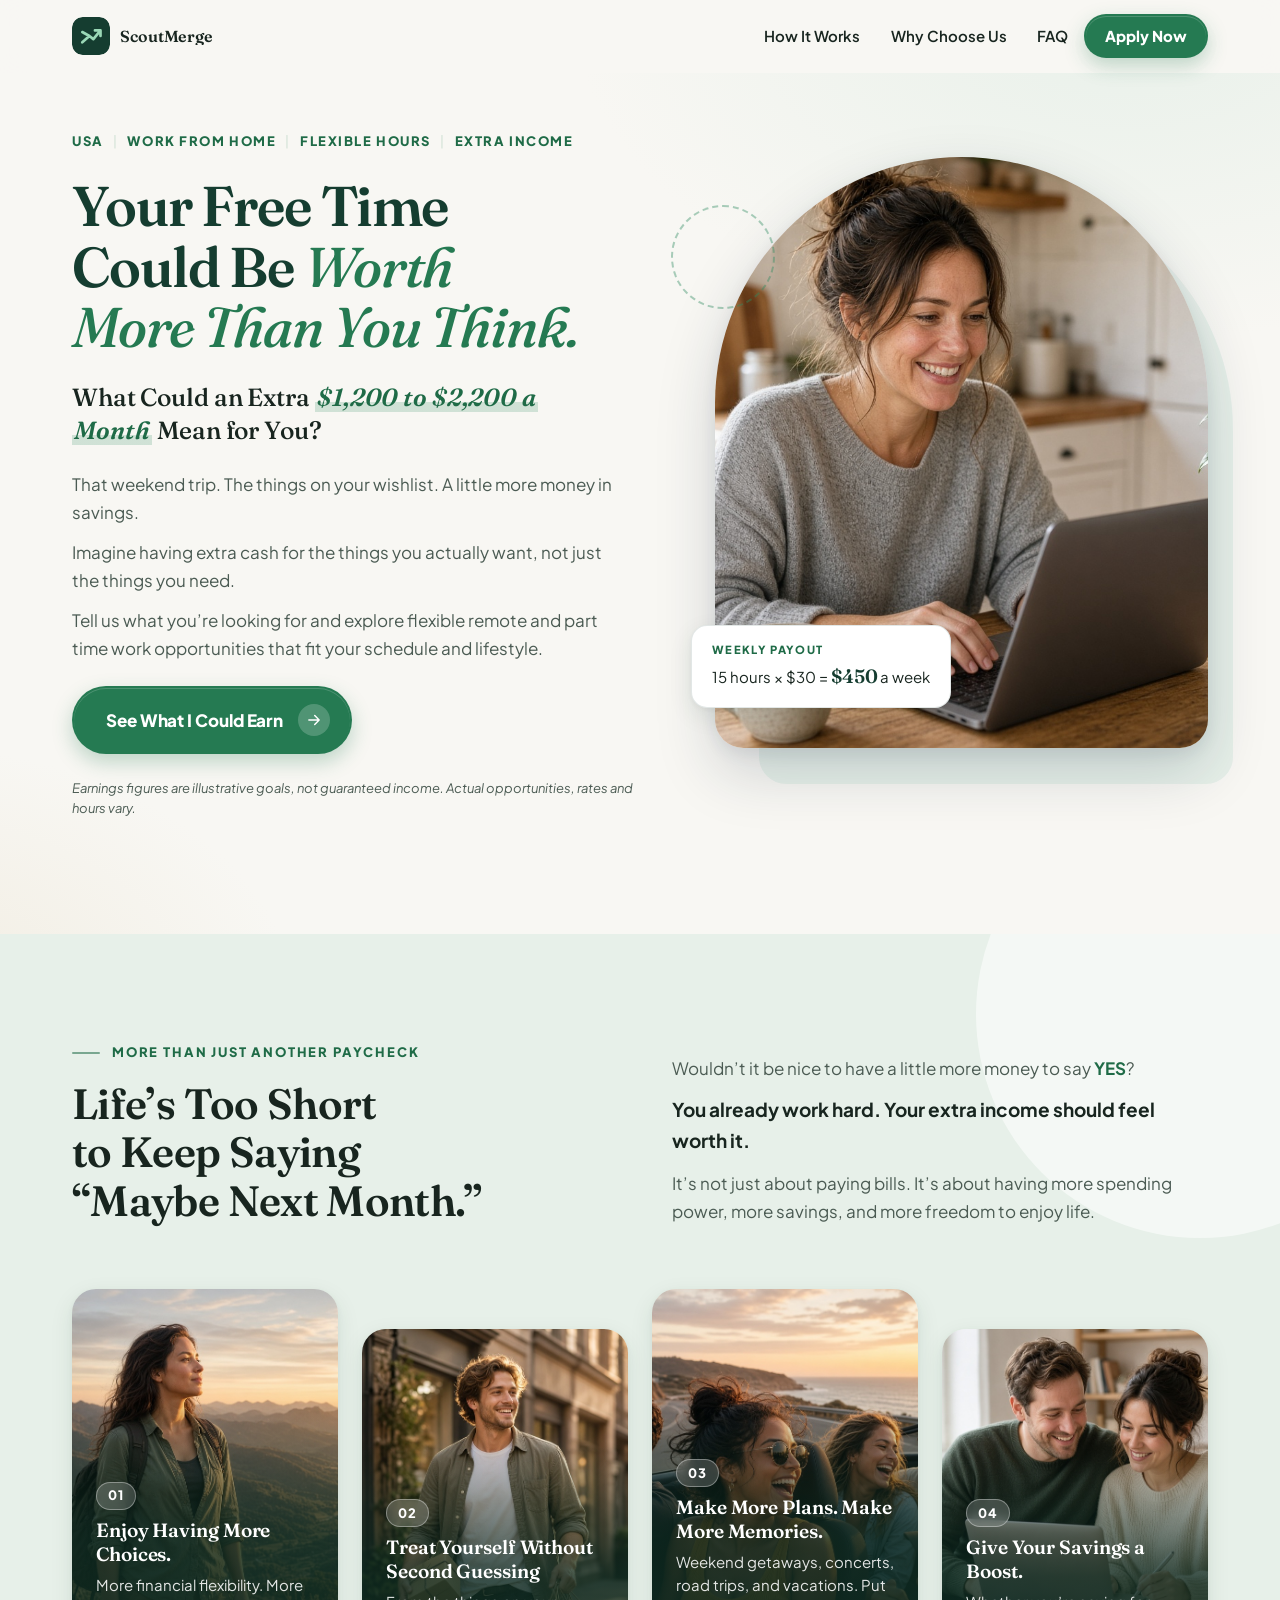
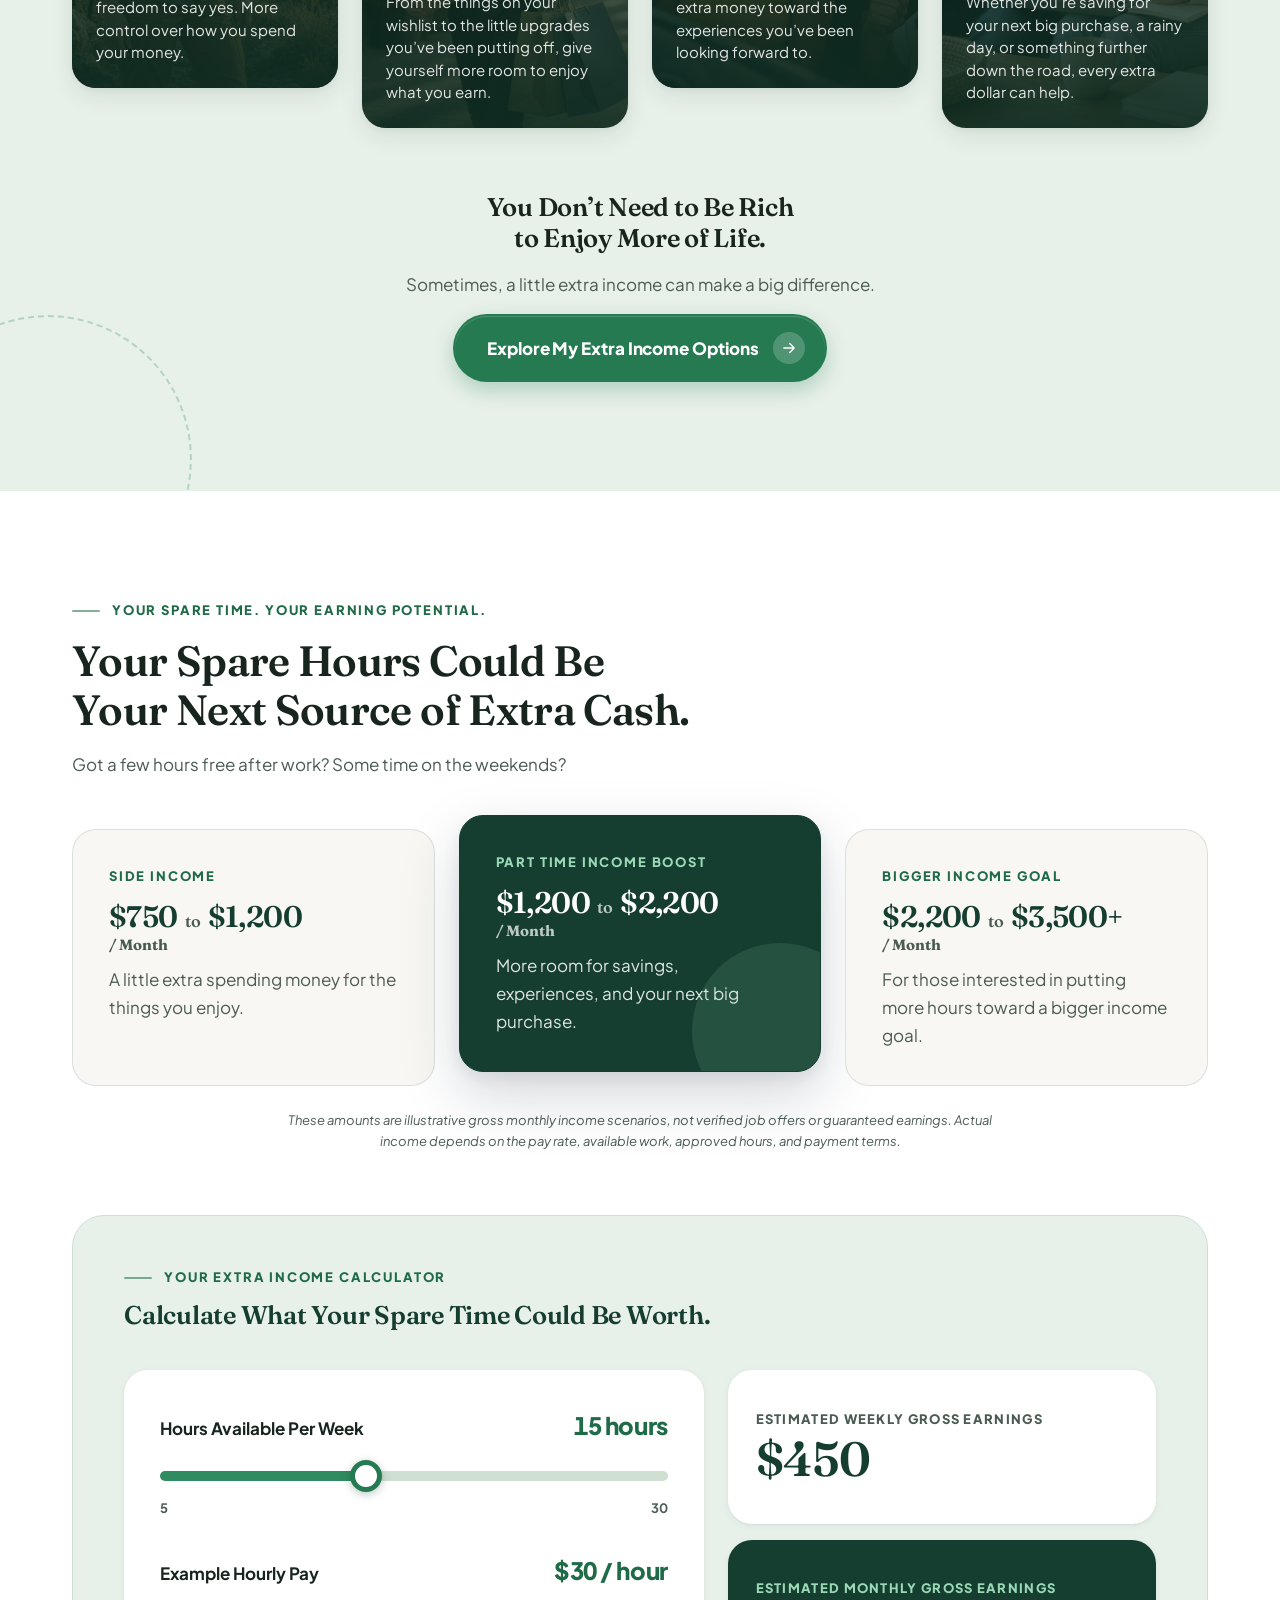
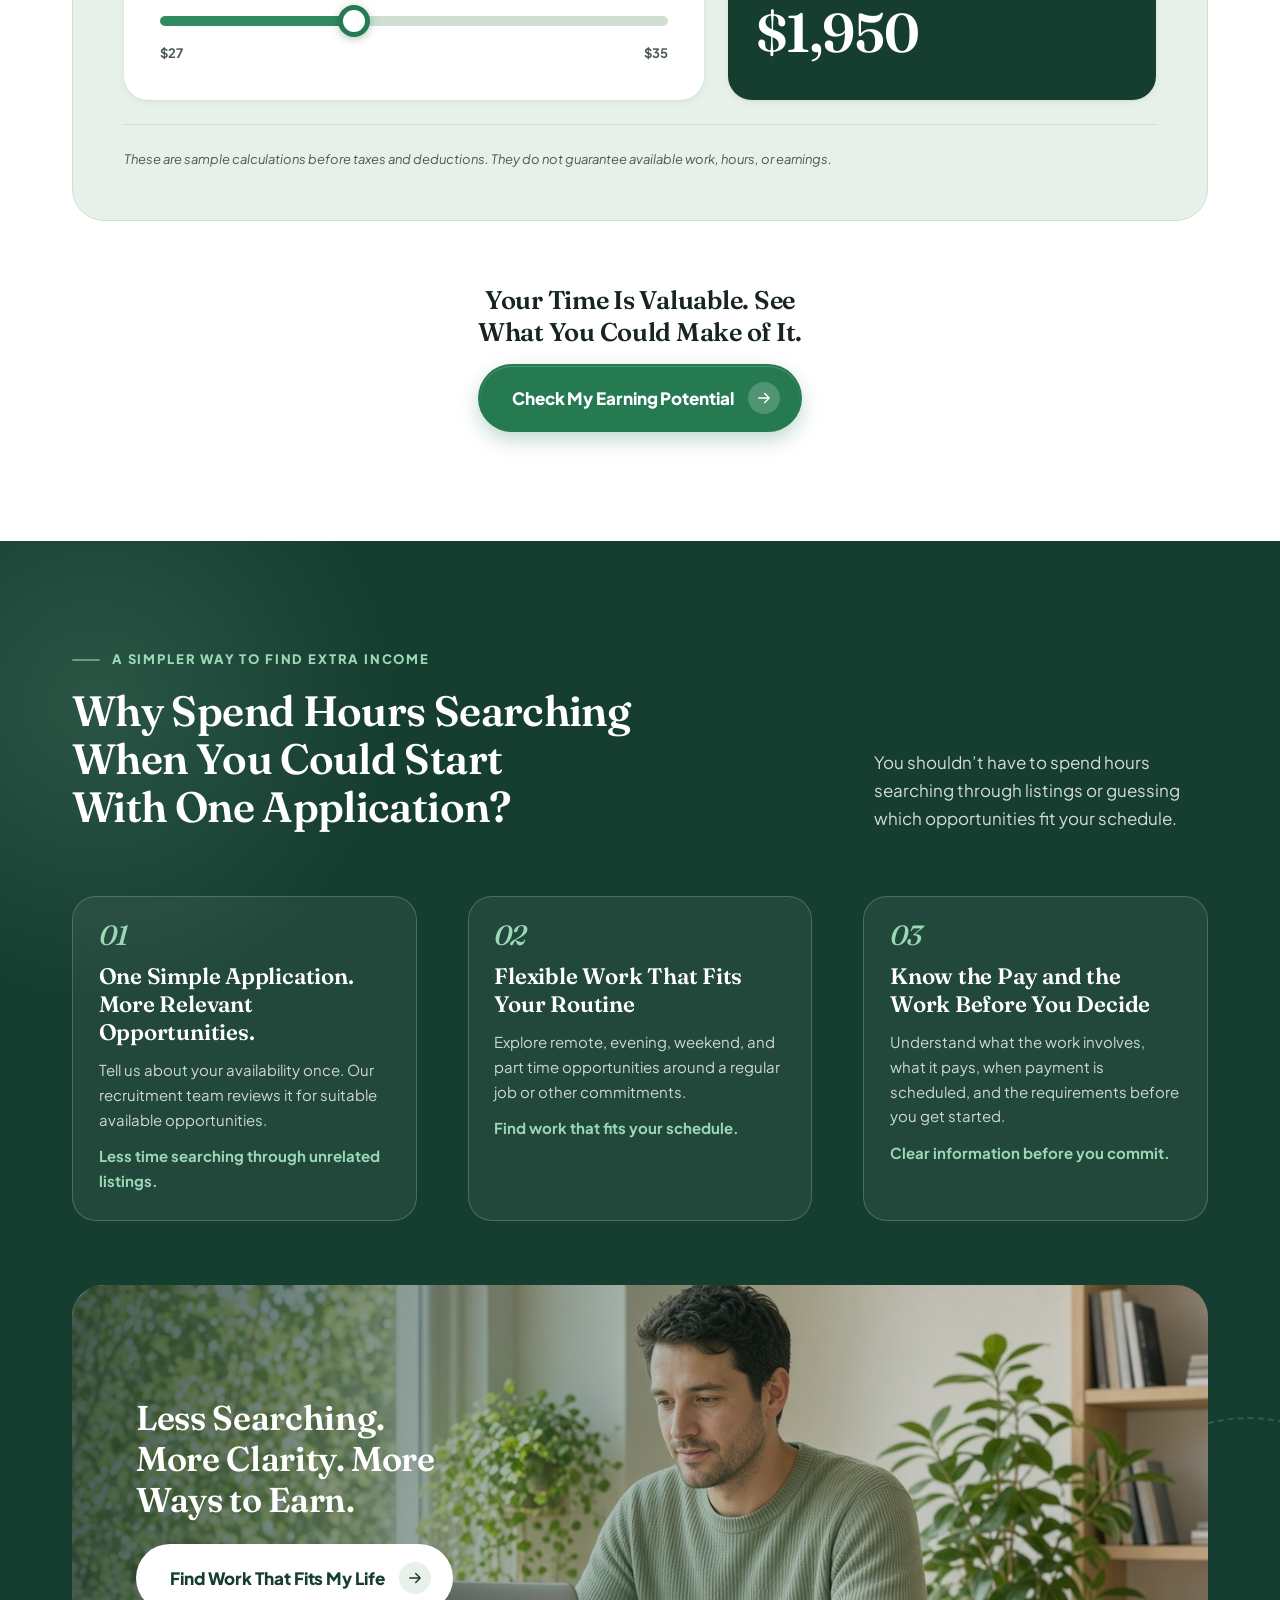
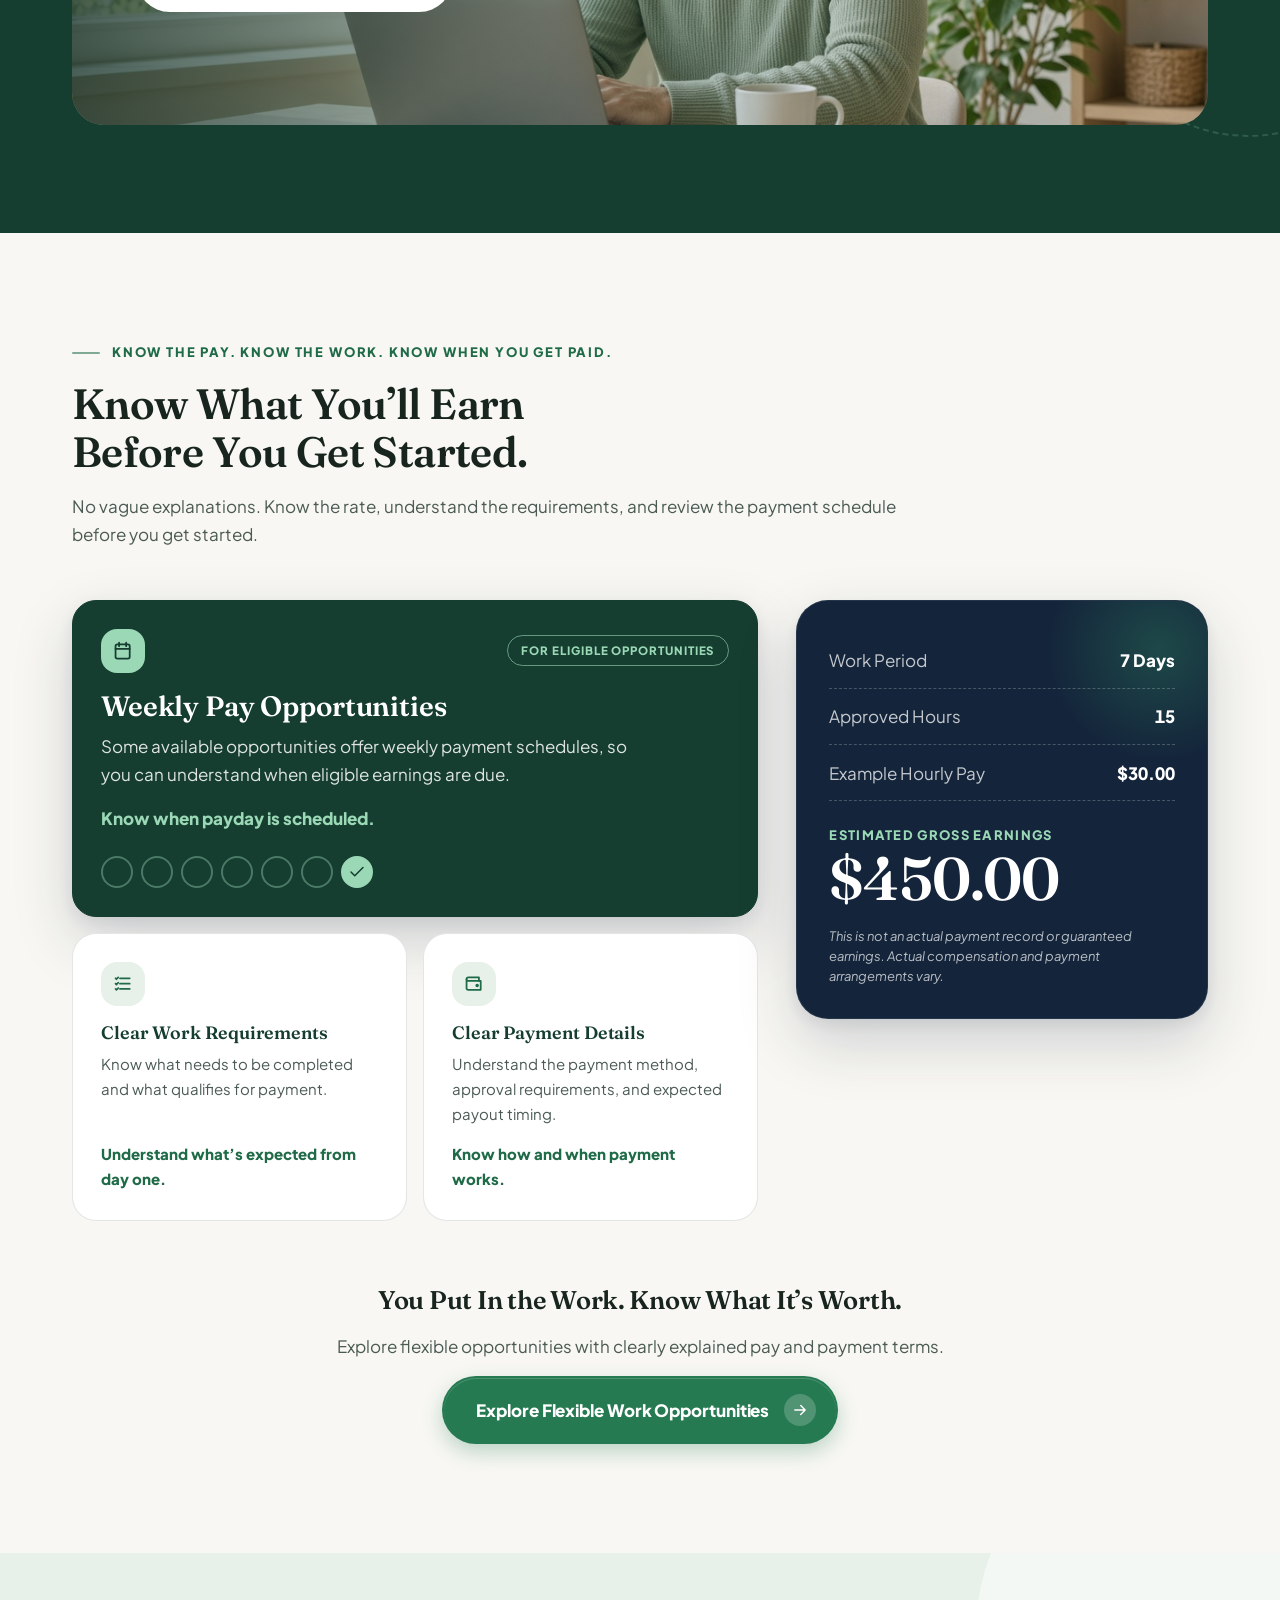
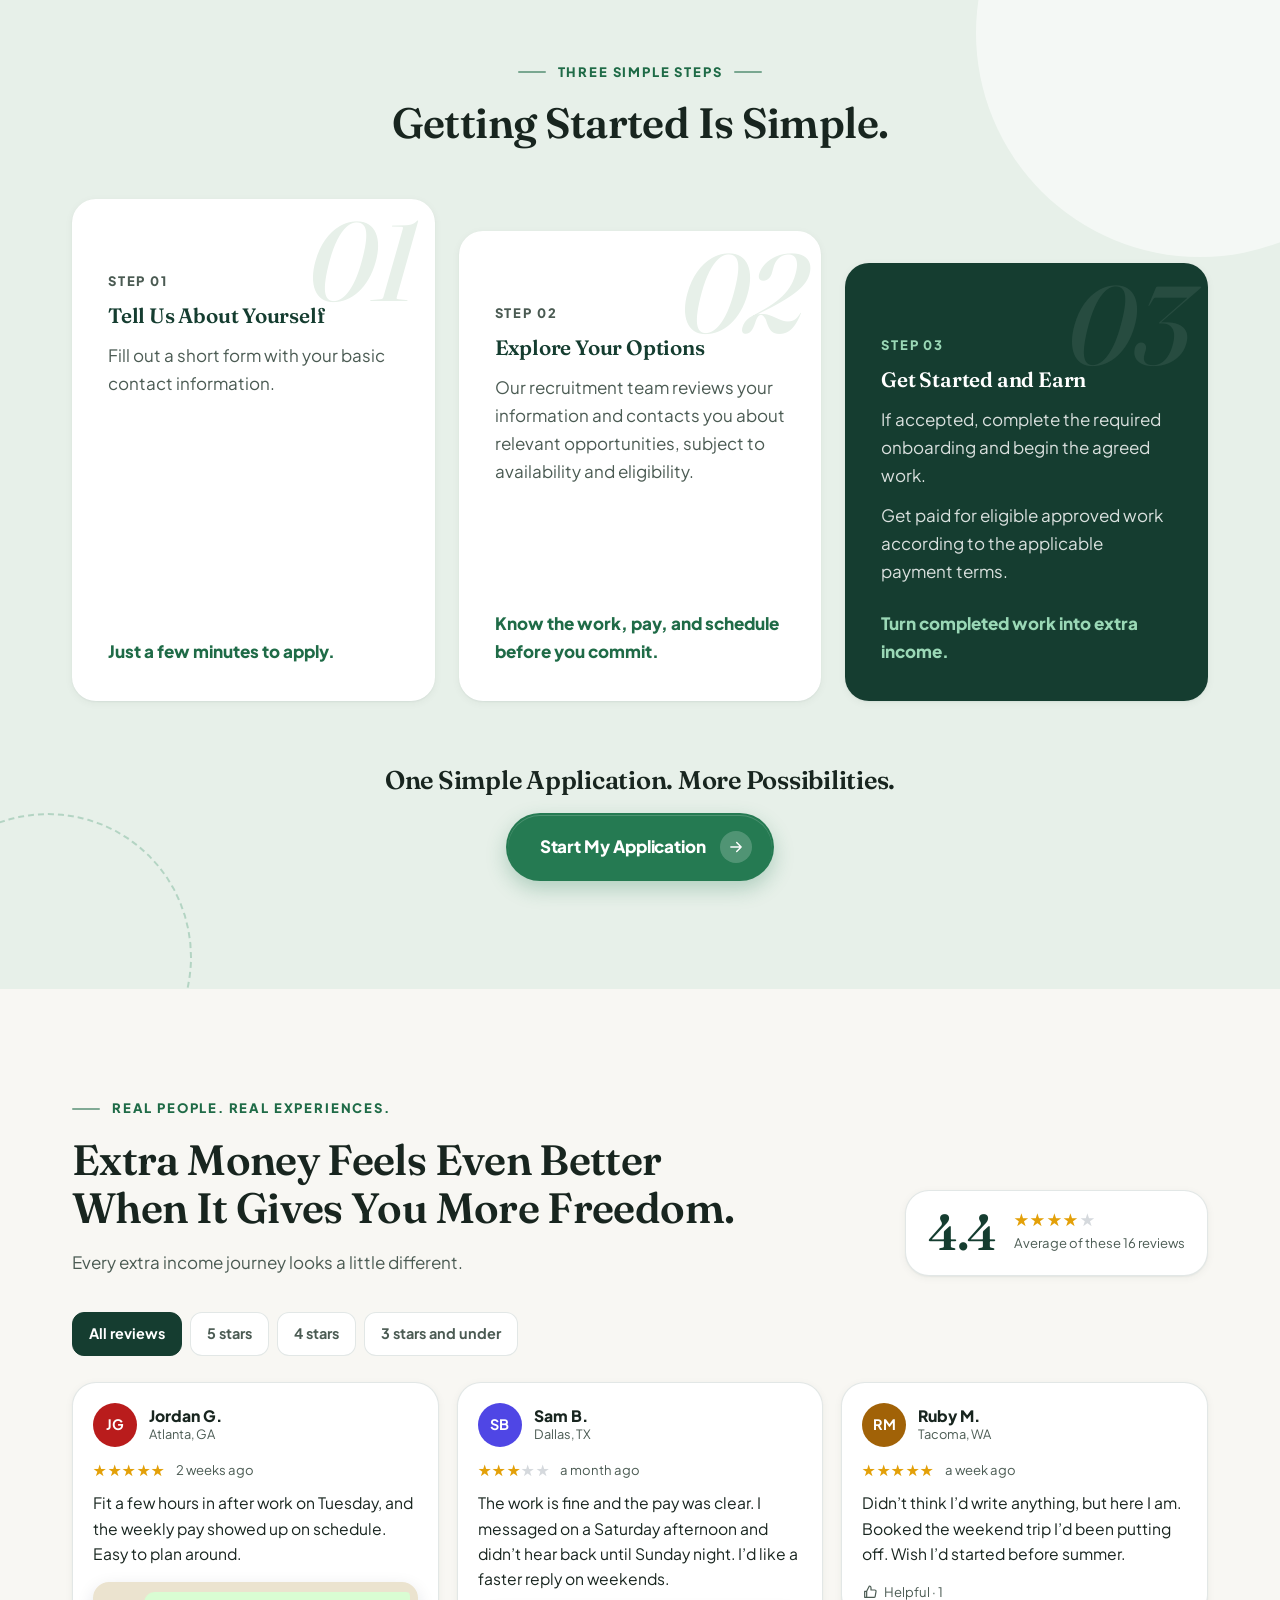
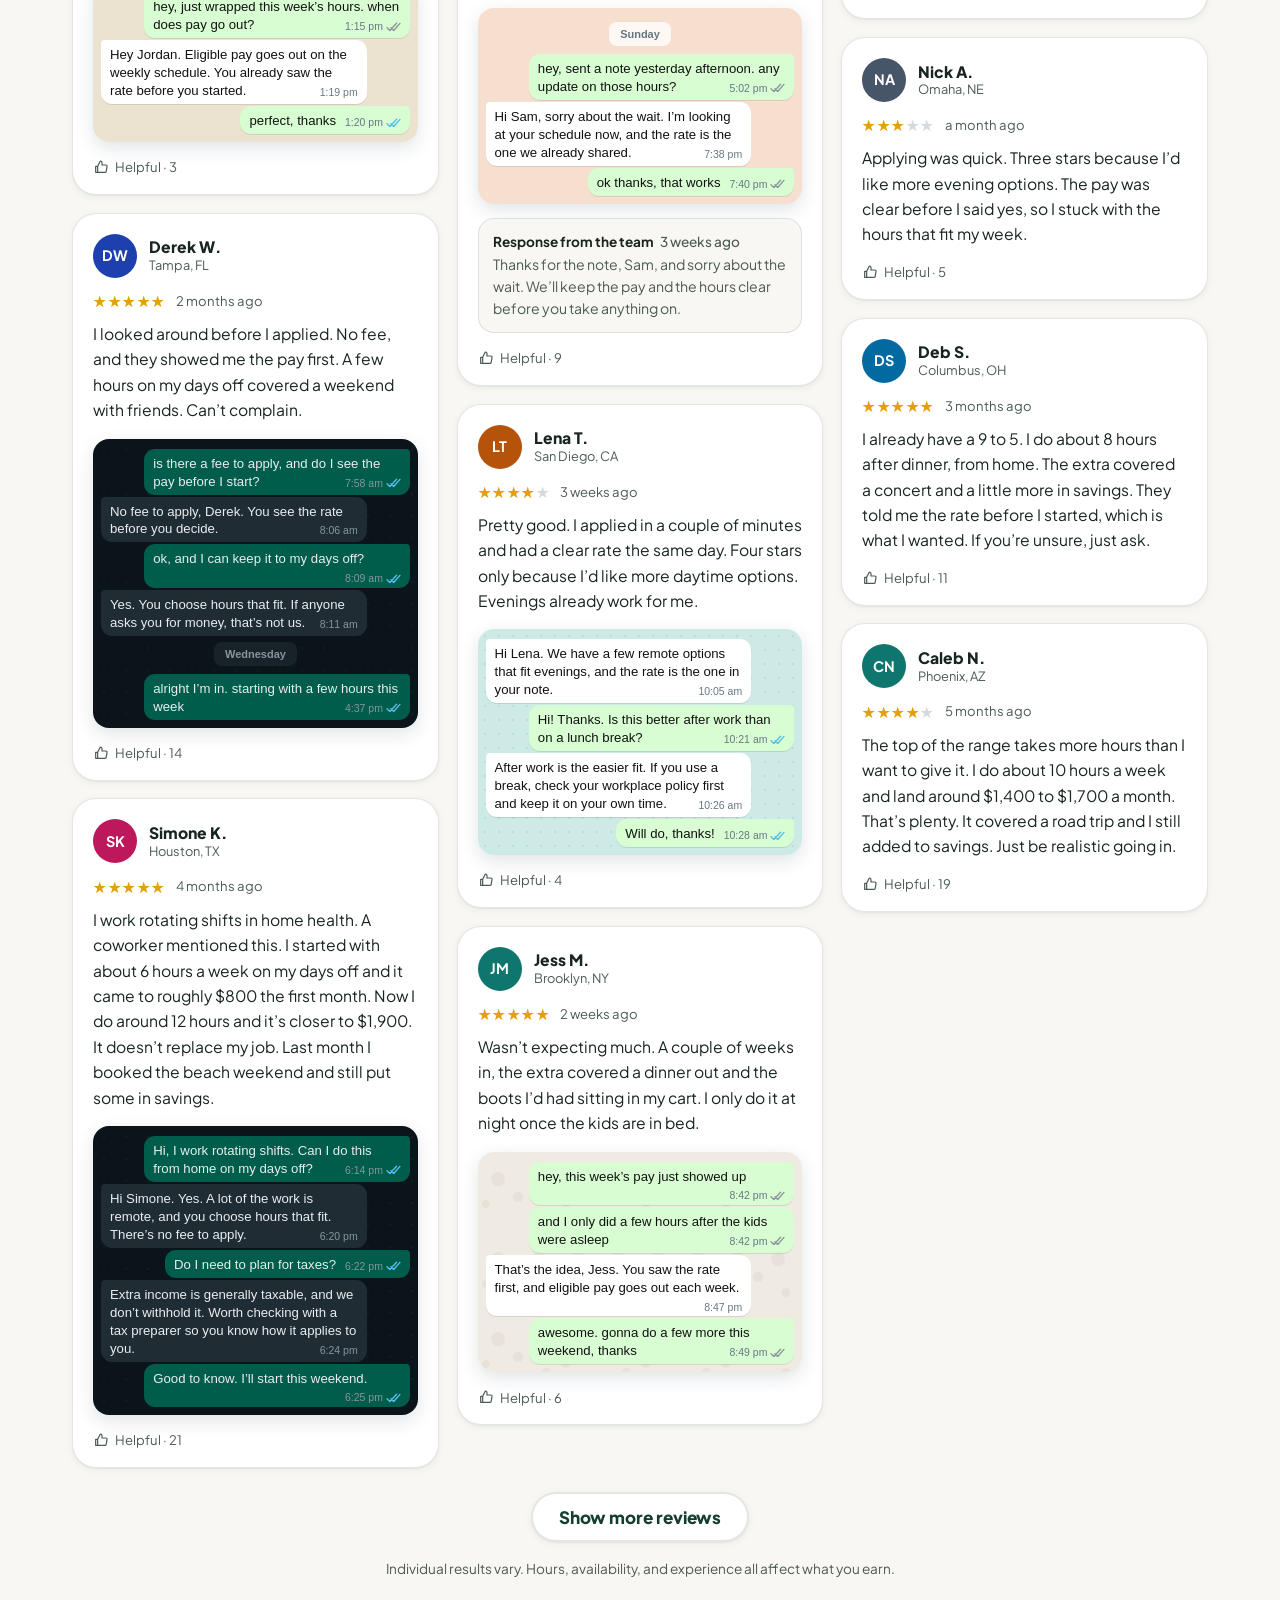
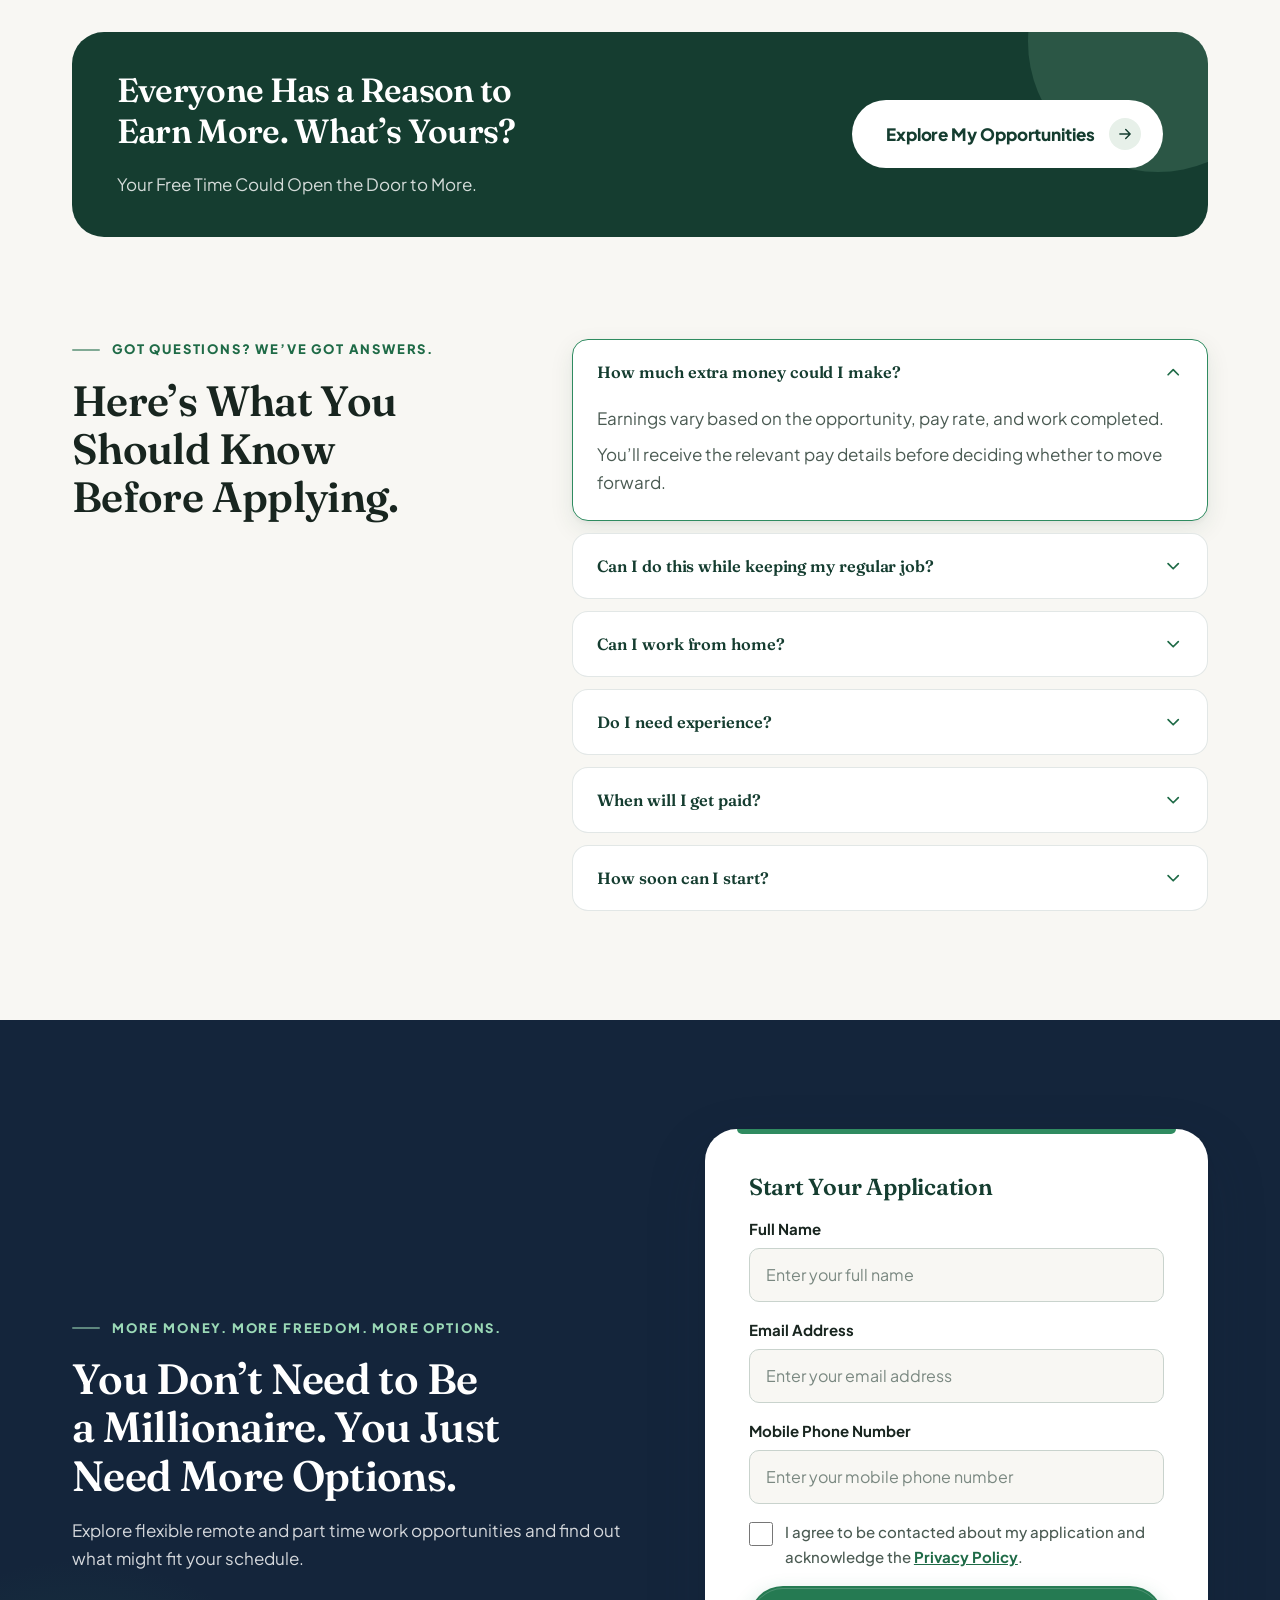
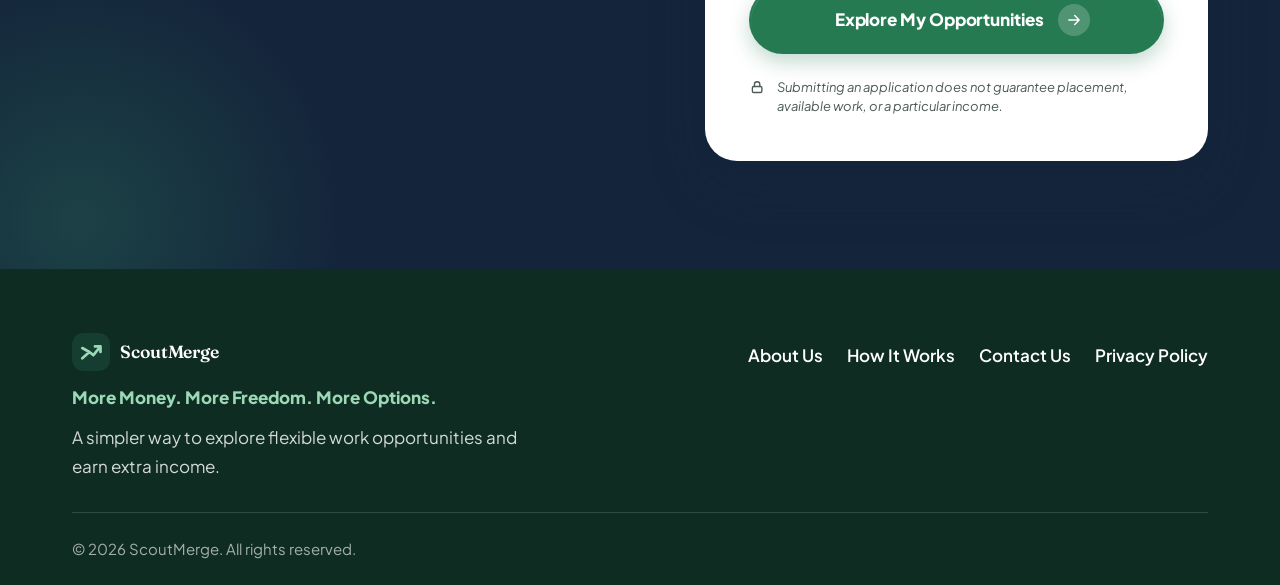
==== index.html @ 744290c1 "Add ScoutMerge landing site and original ZIP" ====
<!DOCTYPE html>
<html lang="en-US">
<head>
  <meta charset="utf-8">
  <meta name="viewport" content="width=device-width, initial-scale=1">

  <!-- SEO -->
  <title>Flexible Remote Work and Extra Income Opportunities in the USA | ScoutMerge</title>
  <meta name="description" content="Explore flexible remote and part time work opportunities in the U.S. Find options that fit your schedule and understand the pay before applying.">
  <meta name="theme-color" content="#153D30">
  <!-- TODO before launch: add <link rel="canonical" href="https://YOUR-DOMAIN/"> -->

  <!-- Open Graph / social sharing -->
  <meta property="og:type" content="website">
  <meta property="og:locale" content="en_US">
  <meta property="og:title" content="Flexible Remote Work and Extra Income Opportunities in the USA | ScoutMerge">
  <meta property="og:description" content="Explore flexible remote and part time work opportunities in the U.S. Find options that fit your schedule and understand the pay before applying.">
  <!-- TODO before launch: replace with the full live URL of the image, for example https://YOUR-DOMAIN/assets/images/hero-home-work.jpg -->
  <meta property="og:image" content="assets/images/hero-home-work.jpg">
  <meta property="og:image:alt" content="Woman smiling as she works on a laptop at a sunlit kitchen table at home">
  <meta name="twitter:card" content="summary_large_image">

  <link rel="icon" href="assets/images/logo-mark.svg" type="image/svg+xml">

  <!-- Fonts: Fraunces (headings) and Plus Jakarta Sans (body). Google Fonts is the only external dependency. -->
  <link rel="preconnect" href="https://fonts.googleapis.com">
  <link rel="preconnect" href="https://fonts.gstatic.com" crossorigin>
  <link rel="stylesheet" href="https://fonts.googleapis.com/css2?family=Fraunces:ital,opsz,wght@0,9..144,500;0,9..144,600;1,9..144,500;1,9..144,600&amp;family=Plus+Jakarta+Sans:wght@400;500;600;700;800&amp;display=swap">

  <link rel="preload" as="image" href="assets/images/hero-home-work.jpg" fetchpriority="high">
  <link rel="stylesheet" href="m-style.css">

  <!-- One line of progressive enhancement: lets the CSS know JavaScript is available,
       so FAQ answers and reveal animations only collapse or hide when m-script.js can reopen them. -->
  <script>document.documentElement.className += ' js';</script>
</head>

<body>
  <a class="skip-link" href="#main">Skip to main content</a>

  <!-- Icon sprite (hand drawn, no external icon library) -->
  <svg class="sprite" xmlns="http://www.w3.org/2000/svg" aria-hidden="true" focusable="false">
    <symbol id="i-check" viewBox="0 0 24 24"><path d="M20 6 9 17l-5-5"/></symbol>
    <symbol id="i-arrow-right" viewBox="0 0 24 24"><path d="M5 12h14M13 6l6 6-6 6"/></symbol>
    <symbol id="i-arrow-down" viewBox="0 0 24 24"><path d="M12 5v14M6 13l6 6 6-6"/></symbol>
    <symbol id="i-arrow-up" viewBox="0 0 24 24"><path d="M12 19V5M6 11l6-6 6 6"/></symbol>
    <symbol id="i-chevron-down" viewBox="0 0 24 24"><path d="m6 9 6 6 6-6"/></symbol>
    <symbol id="i-menu" viewBox="0 0 24 24"><path d="M4 7h16M4 12h16M4 17h16"/></symbol>
    <symbol id="i-close" viewBox="0 0 24 24"><path d="M6 6l12 12M18 6 6 18"/></symbol>
    <symbol id="i-clock" viewBox="0 0 24 24"><circle cx="12" cy="12" r="9"/><path d="M12 7v5l3 2"/></symbol>
    <symbol id="i-laptop" viewBox="0 0 24 24"><rect x="4" y="5" width="16" height="11" rx="2"/><path d="M2 20h20"/></symbol>
    <symbol id="i-form" viewBox="0 0 24 24"><path d="M14 3H7a2 2 0 0 0-2 2v14a2 2 0 0 0 2 2h10a2 2 0 0 0 2-2V8z"/><path d="M14 3v5h5M9 13h6M9 17h6"/></symbol>
    <symbol id="i-calendar" viewBox="0 0 24 24"><rect x="4" y="5" width="16" height="16" rx="2"/><path d="M8 3v4M16 3v4M4 10h16"/></symbol>
    <symbol id="i-dollar" viewBox="0 0 24 24"><circle cx="12" cy="12" r="9"/><path d="M14.5 9.5c-.5-1-1.5-1.5-2.5-1.5-1.4 0-2.5.8-2.5 2s1 1.7 2.5 2 2.5.8 2.5 2-1.1 2-2.5 2c-1.1 0-2-.5-2.5-1.5M12 6v2M12 16v2"/></symbol>
    <symbol id="i-shield" viewBox="0 0 24 24"><path d="M12 3 5 6v5c0 4.5 3 8 7 10 4-2 7-5.5 7-10V6z"/><path d="m9 12 2 2 4-4"/></symbol>
    <symbol id="i-checklist" viewBox="0 0 24 24"><path d="M9 6h11M9 12h11M9 18h11M4 6l1 1 2-2M4 12l1 1 2-2M4 18l1 1 2-2"/></symbol>
    <symbol id="i-wallet" viewBox="0 0 24 24"><path d="M4 7a2 2 0 0 1 2-2h12v4"/><path d="M4 7v10a2 2 0 0 0 2 2h14V9H6a2 2 0 0 1-2-2z"/><circle cx="16" cy="14" r="1"/></symbol>
    <symbol id="i-user" viewBox="0 0 24 24"><circle cx="12" cy="8" r="4"/><path d="M4 21c0-4 4-6 8-6s8 2 8 6"/></symbol>
    <symbol id="i-search" viewBox="0 0 24 24"><circle cx="11" cy="11" r="7"/><path d="m20 20-3.5-3.5"/></symbol>
    <symbol id="i-star" viewBox="0 0 24 24"><path d="m12 3 2.7 5.6 6.1.9-4.4 4.3 1 6.1L12 17l-5.4 2.9 1-6.1L3.2 9.5l6.1-.9z"/></symbol>
    <symbol id="i-lock" viewBox="0 0 24 24"><rect x="5" y="11" width="14" height="9" rx="2"/><path d="M8 11V8a4 4 0 0 1 8 0v3"/></symbol>
    <symbol id="i-moon" viewBox="0 0 24 24"><path d="M20 14.5A8 8 0 0 1 9.5 4a8 8 0 1 0 10.5 10.5z"/></symbol>
    <symbol id="i-info" viewBox="0 0 24 24"><circle cx="12" cy="12" r="9"/><path d="M12 11v5M12 8h.01"/></symbol>
    <symbol id="i-thumb" viewBox="0 0 24 24"><path d="M7 11v9H4v-9h3zm0 0 4-8c1.5 0 2.5 1 2.5 2.5V9H19a2 2 0 0 1 2 2.4l-1.2 7A2 2 0 0 1 17.8 20H7"/></symbol>
    <symbol id="i-ticks" viewBox="0 0 16 11"><path d="M0.9 6.2 4 9.35 11.4 1.4M5.15 6.2 8.25 9.35 15.1 1.55"/></symbol>
  </svg>

  <!-- ============================== HEADER ============================== -->
  <header class="site-header" id="top">
    <div class="container header__inner">
      <a class="brand" href="#top" aria-label="ScoutMerge, back to top">
        <img class="brand__mark" src="assets/images/logo-mark.svg" width="38" height="38" alt="">
        <span class="brand__name">ScoutMerge</span>
      </a>

      <nav class="nav" id="site-nav" aria-label="Primary">
        <ul class="nav__list">
          <li><a href="#how-it-works">How It Works</a></li>
          <li><a href="#why-choose-us">Why Choose Us</a></li>
          <li><a href="#faq">FAQ</a></li>
        </ul>
      </nav>

      <a class="btn btn--primary btn--sm header__apply" href="#apply">Apply Now</a>

      <button class="menu-toggle" type="button" aria-expanded="false" aria-controls="site-nav" aria-label="Open menu">
        <svg class="icon icon--open" aria-hidden="true"><use href="#i-menu"/></svg>
        <svg class="icon icon--close" aria-hidden="true"><use href="#i-close"/></svg>
      </button>
    </div>
  </header>

  <main id="main">

    <!-- ============================== 1. HERO ============================== -->
    <section class="hero" id="hero" aria-labelledby="hero-title">
      <div class="container hero__grid">
        <div class="hero__copy">
          <p class="hero__tags">
            <span>USA</span><span>Work From Home</span><span>Flexible Hours</span><span>Extra Income</span>
          </p>

          <h1 class="hero__title" id="hero-title">Your Free Time Could Be <em>Worth More Than You Think.</em></h1>

          <h2 class="hero__goal">What Could an Extra <span class="hl">$1,200 to $2,200 a Month</span> Mean for You?</h2>

          <div class="hero__lede">
            <p>That weekend trip. The things on your wishlist. A little more money in savings.</p>
            <p>Imagine having extra cash for the things you actually want, not just the things you need.</p>
            <p>Tell us what you’re looking for and explore flexible remote and part time work opportunities that fit your schedule and lifestyle.</p>
          </div>

          <div class="hero__cta">
            <a class="btn btn--primary btn--lg" href="#earnings">
              See What I Could Earn
              <svg class="icon" aria-hidden="true"><use href="#i-arrow-right"/></svg>
            </a>
          </div>

          <p class="disclaimer hero__disclaimer">Earnings figures are illustrative goals, not guaranteed income. Actual opportunities, rates and hours vary.</p>
        </div>

        <div class="hero__media">
          <img class="hero__photo" src="assets/images/hero-home-work.jpg" width="1024" height="768" fetchpriority="high"
               alt="Woman smiling as she works on a laptop at a sunlit kitchen table at home">
          <div class="hero__float" role="note">
            <span class="hero__float-label">Weekly Payout</span>
            <span class="hero__float-main">15 hours &times; $30 = <strong>$450</strong> a week</span>
          </div>
        </div>
      </div>
    </section>

    <!-- ============================== 2. LIFESTYLE AND DESIRE ============================== -->
    <section class="section section--sage" id="lifestyle" aria-labelledby="lifestyle-title">
      <div class="container">
        <div class="split-head reveal">
          <div>
            <p class="eyebrow">More Than Just Another Paycheck</p>
            <h2 class="h2" id="lifestyle-title">Life’s Too Short to Keep Saying “Maybe Next Month.”</h2>
          </div>
          <div class="split-head__text">
            <p>Wouldn’t it be nice to have a little more money to say <strong>YES</strong>?</p>
            <p class="lead-strong">You already work hard. Your extra income should feel worth it.</p>
            <p>It’s not just about paying bills. It’s about having more spending power, more savings, and more freedom to enjoy life.</p>
          </div>
        </div>

        <ul class="life-grid" data-stagger>
          <li class="life-card reveal">
            <img src="assets/images/card-choices.jpg" width="1024" height="768" loading="lazy"
                 alt="Woman with a backpack looking out over a mountain valley at sunset">
            <div class="life-card__body">
              <span class="life-card__num">01</span>
              <h3>Enjoy Having More Choices.</h3>
              <p>More financial flexibility. More freedom to say yes. More control over how you spend your money.</p>
            </div>
          </li>
          <li class="life-card reveal">
            <img src="assets/images/card-treat-yourself.jpg" width="1024" height="768" loading="lazy"
                 alt="Smiling man walking down a sunny street carrying shopping bags and a gift box">
            <div class="life-card__body">
              <span class="life-card__num">02</span>
              <h3>Treat Yourself Without Second Guessing</h3>
              <p>From the things on your wishlist to the little upgrades you’ve been putting off, give yourself more room to enjoy what you earn.</p>
            </div>
          </li>
          <li class="life-card reveal">
            <img src="assets/images/card-memories.jpg" width="1024" height="768" loading="lazy"
                 alt="Group of friends laughing together on a coastal road trip at sunset">
            <div class="life-card__body">
              <span class="life-card__num">03</span>
              <h3>Make More Plans. Make More Memories.</h3>
              <p>Weekend getaways, concerts, road trips, and vacations. Put extra money toward the experiences you’ve been looking forward to.</p>
            </div>
          </li>
          <li class="life-card reveal">
            <img src="assets/images/card-savings.jpg" width="1024" height="768" loading="lazy"
                 alt="Couple on a sofa smiling while planning together with a laptop and notebook">
            <div class="life-card__body">
              <span class="life-card__num">04</span>
              <h3>Give Your Savings a Boost.</h3>
              <p>Whether you’re saving for your next big purchase, a rainy day, or something further down the road, every extra dollar can help.</p>
            </div>
          </li>
        </ul>

        <div class="closing reveal">
          <h3 class="h3 closing__title">You Don’t Need to Be Rich to Enjoy More of Life.</h3>
          <p>Sometimes, a little extra income can make a big difference.</p>
          <a class="btn btn--primary btn--lg" href="#apply">
            Explore My Extra Income Options
            <svg class="icon" aria-hidden="true"><use href="#i-arrow-right"/></svg>
          </a>
        </div>
      </div>
    </section>

    <!-- ============================== 3. EARNINGS POTENTIAL ============================== -->
    <section class="section section--white" id="earnings" aria-labelledby="earnings-title">
      <div class="container">
        <div class="section-head reveal">
          <p class="eyebrow">Your Spare Time. Your Earning Potential.</p>
          <h2 class="h2" id="earnings-title">Your Spare Hours Could Be Your Next Source of Extra Cash.</h2>
          <p>Got a few hours free after work? Some time on the weekends?</p>
        </div>

        <ul class="tiers" data-stagger>
          <li class="tier reveal">
            <p class="tier__label">Side Income</p>
            <p class="tier__amount">$750 <span>to</span> $1,200 <small>/ Month</small></p>
            <p class="tier__text">A little extra spending money for the things you enjoy.</p>
          </li>
          <li class="tier tier--featured reveal">
            <p class="tier__label">Part Time Income Boost</p>
            <p class="tier__amount">$1,200 <span>to</span> $2,200 <small>/ Month</small></p>
            <p class="tier__text">More room for savings, experiences, and your next big purchase.</p>
          </li>
          <li class="tier reveal">
            <p class="tier__label">Bigger Income Goal</p>
            <p class="tier__amount">$2,200 <span>to</span> $3,500+ <small>/ Month</small></p>
            <p class="tier__text">For those interested in putting more hours toward a bigger income goal.</p>
          </li>
        </ul>

        <p class="disclaimer disclaimer--center">These amounts are illustrative gross monthly income scenarios, not verified job offers or guaranteed earnings. Actual income depends on the pay rate, available work, approved hours, and payment terms.</p>

        <!-- Interactive calculator (logic lives in m-script.js, initCalculator) -->
        <div class="calc reveal" id="calculator">
          <div class="calc__head">
            <p class="eyebrow">Your Extra Income Calculator</p>
            <h3 class="h3">Calculate What Your Spare Time Could Be Worth.</h3>
          </div>

          <div class="calc__body">
            <div class="calc__controls">
              <div class="range-field">
                <div class="range-field__head">
                  <label for="calc-hours">Hours Available Per Week</label>
                  <output id="calc-hours-out" for="calc-hours">15 hours</output>
                </div>
                <input class="range" type="range" id="calc-hours" min="5" max="30" step="1" value="15">
                <div class="range-field__scale" aria-hidden="true"><span>5</span><span>30</span></div>
              </div>

              <div class="range-field">
                <div class="range-field__head">
                  <label for="calc-rate">Example Hourly Pay</label>
                  <output id="calc-rate-out" for="calc-rate">$30 / hour</output>
                </div>
                <input class="range" type="range" id="calc-rate" min="27" max="35" step="1" value="30">
                <div class="range-field__scale" aria-hidden="true"><span>$27</span><span>$35</span></div>
              </div>
            </div>

            <div class="calc__results" aria-live="polite" aria-atomic="true">
              <div class="result">
                <p class="result__label">Estimated Weekly Gross Earnings</p>
                <p class="result__value" id="calc-weekly">$450</p>
              </div>
              <div class="result result--main">
                <p class="result__label">Estimated Monthly Gross Earnings</p>
                <p class="result__value" id="calc-monthly">$1,950</p>
              </div>
            </div>
          </div>

          <div class="calc__foot">
            <p class="disclaimer">These are sample calculations before taxes and deductions. They do not guarantee available work, hours, or earnings.</p>
          </div>
        </div>

        <div class="closing reveal">
          <h3 class="h3 closing__title">Your Time Is Valuable. See What You Could Make of It.</h3>
          <a class="btn btn--primary btn--lg" href="#apply">
            Check My Earning Potential
            <svg class="icon" aria-hidden="true"><use href="#i-arrow-right"/></svg>
          </a>
        </div>
      </div>
    </section>

    <!-- ============================== 4. WHY CHOOSE US ============================== -->
    <section class="section section--forest why" id="why-choose-us" aria-labelledby="why-title">
      <div class="container">
        <div class="split-head split-head--light reveal">
          <div>
            <p class="eyebrow">A Simpler Way to Find Extra Income</p>
            <h2 class="h2" id="why-title">Why Spend Hours Searching When You Could Start With One Application?</h2>
          </div>
          <div class="split-head__text">
            <p>You shouldn’t have to spend hours searching through listings or guessing which opportunities fit your schedule.</p>
          </div>
        </div>

        <ol class="why-points" data-stagger>
          <li class="why-points__item reveal">
            <span class="why-points__num" aria-hidden="true">01</span>
            <div class="why-points__copy">
              <h3>One Simple Application. More Relevant Opportunities.</h3>
              <p>Tell us about your availability once. Our recruitment team reviews it for suitable available opportunities.</p>
              <p class="why-points__strong">Less time searching through unrelated listings.</p>
            </div>
          </li>
          <li class="why-points__item reveal">
            <span class="why-points__num" aria-hidden="true">02</span>
            <div class="why-points__copy">
              <h3>Flexible Work That Fits Your Routine</h3>
              <p>Explore remote, evening, weekend, and part time opportunities around a regular job or other commitments.</p>
              <p class="why-points__strong">Find work that fits your schedule.</p>
            </div>
          </li>
          <li class="why-points__item reveal">
            <span class="why-points__num" aria-hidden="true">03</span>
            <div class="why-points__copy">
              <h3>Know the Pay and the Work Before You Decide</h3>
              <p>Understand what the work involves, what it pays, when payment is scheduled, and the requirements before you get started.</p>
              <p class="why-points__strong">Clear information before you commit.</p>
            </div>
          </li>
        </ol>

        <!-- Closing banner with photo -->
        <div class="banner reveal">
          <img src="assets/images/banner-daylight.jpg" width="1024" height="576" loading="lazy"
               alt="Man working on a laptop at a sunlit home desk beside a bright window">
          <div class="banner__content">
            <h3 class="h3">Less Searching. More Clarity. More Ways to Earn.</h3>
            <a class="btn btn--light btn--lg" href="#apply">
              Find Work That Fits My Life
              <svg class="icon" aria-hidden="true"><use href="#i-arrow-right"/></svg>
            </a>
          </div>
        </div>
      </div>
    </section>

    <!-- ============================== 5. PAYMENT AND TRANSPARENCY ============================== -->
    <section class="section section--offwhite" id="payment" aria-labelledby="payment-title">
      <div class="container">
        <div class="section-head reveal">
          <p class="eyebrow">Know the Pay. Know the Work. Know When You Get Paid.</p>
          <h2 class="h2" id="payment-title">Know What You’ll Earn Before You Get Started.</h2>
          <p>No vague explanations. Know the rate, understand the requirements, and review the payment schedule before you get started.</p>
        </div>

        <div class="pay-layout">
          <div class="pay-features" data-stagger>
            <article class="pay-card pay-card--weekly reveal">
              <div class="pay-card__top">
                <span class="pay-card__icon"><svg class="icon" aria-hidden="true"><use href="#i-calendar"/></svg></span>
                <span class="pay-card__badge">For eligible opportunities</span>
              </div>
              <h3>Weekly Pay Opportunities</h3>
              <p>Some available opportunities offer weekly payment schedules, so you can understand when eligible earnings are due.</p>
              <p class="pay-card__strong">Know when payday is scheduled.</p>
              <div class="pay-card__cycle" aria-hidden="true">
                <span></span><span></span><span></span><span></span><span></span><span></span>
                <span class="is-last"><svg class="icon"><use href="#i-check"/></svg></span>
              </div>
            </article>

            <article class="pay-card reveal">
              <span class="pay-card__icon"><svg class="icon" aria-hidden="true"><use href="#i-checklist"/></svg></span>
              <h3>Clear Work Requirements</h3>
              <p>Know what needs to be completed and what qualifies for payment.</p>
              <p class="pay-card__strong">Understand what’s expected from day one.</p>
            </article>

            <article class="pay-card reveal">
              <span class="pay-card__icon"><svg class="icon" aria-hidden="true"><use href="#i-wallet"/></svg></span>
              <h3>Clear Payment Details</h3>
              <p>Understand the payment method, approval requirements, and expected payout timing.</p>
              <p class="pay-card__strong">Know how and when payment works.</p>
            </article>
          </div>

          <aside class="example reveal" aria-label="Estimated weekly gross earnings">
            <div class="example__card">
              <dl class="example__rows">
                <div><dt>Work Period</dt><dd>7 Days</dd></div>
                <div><dt>Approved Hours</dt><dd>15</dd></div>
                <div><dt>Example Hourly Pay</dt><dd>$30.00</dd></div>
              </dl>
              <div class="example__total">
                <p class="example__total-label">Estimated Gross Earnings</p>
                <p class="example__total-value">$450.00</p>
              </div>
              <p class="example__note">This is not an actual payment record or guaranteed earnings. Actual compensation and payment arrangements vary.</p>
            </div>
          </aside>
        </div>

        <div class="closing reveal">
          <h3 class="h3 closing__title">You Put In the Work. Know What It’s Worth.</h3>
          <p>Explore flexible opportunities with clearly explained pay and payment terms.</p>
          <a class="btn btn--primary btn--lg" href="#apply">
            Explore Flexible Work Opportunities
            <svg class="icon" aria-hidden="true"><use href="#i-arrow-right"/></svg>
          </a>
        </div>
      </div>
    </section>

    <!-- ============================== 6. HOW IT WORKS ============================== -->
    <section class="section section--sage" id="how-it-works" aria-labelledby="how-title">
      <div class="container">
        <div class="section-head section-head--center reveal">
          <p class="eyebrow">Three Simple Steps</p>
          <h2 class="h2" id="how-title">Getting Started Is Simple.</h2>
        </div>

        <ol class="steps" data-stagger>
          <li class="step reveal">
            <span class="step__num" aria-hidden="true">01</span>
            <p class="step__kicker">Step 01</p>
            <h3>Tell Us About Yourself</h3>
            <p>Fill out a short form with your basic contact information.</p>
            <p class="step__strong">Just a few minutes to apply.</p>
          </li>
          <li class="step reveal">
            <span class="step__num" aria-hidden="true">02</span>
            <p class="step__kicker">Step 02</p>
            <h3>Explore Your Options</h3>
            <p>Our recruitment team reviews your information and contacts you about relevant opportunities, subject to availability and eligibility.</p>
            <p class="step__strong">Know the work, pay, and schedule before you commit.</p>
          </li>
          <li class="step reveal">
            <span class="step__num" aria-hidden="true">03</span>
            <p class="step__kicker">Step 03</p>
            <h3>Get Started and Earn</h3>
            <p>If accepted, complete the required onboarding and begin the agreed work.</p>
            <p>Get paid for eligible approved work according to the applicable payment terms.</p>
            <p class="step__strong">Turn completed work into extra income.</p>
          </li>
        </ol>

        <div class="closing reveal">
          <h3 class="h3 closing__title">One Simple Application. More Possibilities.</h3>
          <a class="btn btn--primary btn--lg" href="#apply">
            Start My Application
            <svg class="icon" aria-hidden="true"><use href="#i-arrow-right"/></svg>
          </a>
        </div>
      </div>
    </section>

    <!-- ============================== 7. SUCCESS STORIES ============================== -->
    <section class="section section--offwhite" id="stories" aria-labelledby="stories-title">
      <div class="container">
        <div class="g-head reveal">
          <div class="section-head">
            <p class="eyebrow">Real People. Real Experiences.</p>
            <h2 class="h2" id="stories-title">Extra Money Feels Even Better When It Gives You More Freedom.</h2>
            <p>Every extra income journey looks a little different.</p>
          </div>
          <div class="g-score">
            <div class="big">4.4</div>
            <div>
              <div class="stars" role="img" aria-label="4.4 out of 5 stars">★★★★<span class="o">★</span></div>
              <small>Average of these 16 reviews</small>
            </div>
          </div>
        </div>

        <div class="filters" role="group" aria-label="Filter reviews">
          <button type="button" class="chip" data-f="all" aria-pressed="true">All reviews</button>
          <button type="button" class="chip" data-f="5" aria-pressed="false">5 stars</button>
          <button type="button" class="chip" data-f="4" aria-pressed="false">4 stars</button>
          <button type="button" class="chip" data-f="low" aria-pressed="false">3 stars and under</button>
        </div>

        <div class="g-grid" id="gGrid">

          <article class="gcard" data-s="5">
            <div class="g-top"><div class="g-av" style="background:#B91C1C">JG</div><div class="g-who"><div class="g-name">Jordan G.</div><div class="g-sub">Atlanta, GA</div></div></div>
            <div class="g-rate"><span class="g-stars" role="img" aria-label="5 stars">★★★★★</span><span class="g-when">2 weeks ago</span></div>
            <p class="g-text">Fit a few hours in after work on Tuesday, and the weekly pay showed up on schedule. Easy to plan around.</p>
            <div class="wa sand" role="img" aria-label="Sample message thread: Jordan asks when weekly pay goes out"><div class="wa-body">
              <div class="wa-s"><span>hey, just wrapped this week’s hours. when does pay go out?</span><span class="wa-m"><span class="wa-t">1:15 pm</span><svg class="tk"><use href="#i-ticks"/></svg></span></div>
              <div class="wa-r"><span>Hey Jordan. Eligible pay goes out on the weekly schedule. You already saw the rate before you started.</span><span class="wa-m"><span class="wa-t">1:19 pm</span></span></div>
              <div class="wa-s"><span>perfect, thanks</span><span class="wa-m"><span class="wa-t">1:20 pm</span><svg class="tk b"><use href="#i-ticks"/></svg></span></div>
            </div></div>
            <div class="g-foot"><svg viewBox="0 0 24 24" aria-hidden="true"><use href="#i-thumb"/></svg> Helpful · 3</div>
          </article>

          <article class="gcard" data-s="5">
            <div class="g-top"><div class="g-av" style="background:#1E40AF">DW</div><div class="g-who"><div class="g-name">Derek W.</div><div class="g-sub">Tampa, FL</div></div></div>
            <div class="g-rate"><span class="g-stars" role="img" aria-label="5 stars">★★★★★</span><span class="g-when">2 months ago</span></div>
            <p class="g-text">I looked around before I applied. No fee, and they showed me the pay first. A few hours on my days off covered a weekend with friends. Can’t complain.</p>
            <div class="wa dark" role="img" aria-label="Sample message thread: Derek asks about the application fee and when pay is shown"><div class="wa-body">
              <div class="wa-s"><span>is there a fee to apply, and do I see the pay before I start?</span><span class="wa-m"><span class="wa-t">7:58 am</span><svg class="tk b"><use href="#i-ticks"/></svg></span></div>
              <div class="wa-r"><span>No fee to apply, Derek. You see the rate before you decide.</span><span class="wa-m"><span class="wa-t">8:06 am</span></span></div>
              <div class="wa-s"><span>ok, and I can keep it to my days off?</span><span class="wa-m"><span class="wa-t">8:09 am</span><svg class="tk b"><use href="#i-ticks"/></svg></span></div>
              <div class="wa-r"><span>Yes. You choose hours that fit. If anyone asks you for money, that’s not us.</span><span class="wa-m"><span class="wa-t">8:11 am</span></span></div>
              <div class="wa-date">Wednesday</div>
              <div class="wa-s"><span>alright I’m in. starting with a few hours this week</span><span class="wa-m"><span class="wa-t">4:37 pm</span><svg class="tk b"><use href="#i-ticks"/></svg></span></div>
            </div></div>
            <div class="g-foot"><svg viewBox="0 0 24 24" aria-hidden="true"><use href="#i-thumb"/></svg> Helpful · 14</div>
          </article>

          <article class="gcard" data-s="5">
            <div class="g-top"><div class="g-av" style="background:#BE185D">SK</div><div class="g-who"><div class="g-name">Simone K.</div><div class="g-sub">Houston, TX</div></div></div>
            <div class="g-rate"><span class="g-stars" role="img" aria-label="5 stars">★★★★★</span><span class="g-when">4 months ago</span></div>
            <p class="g-text">I work rotating shifts in home health. A coworker mentioned this. I started with about 6 hours a week on my days off and it came to roughly $800 the first month. Now I do around 12 hours and it’s closer to $1,900. It doesn’t replace my job. Last month I booked the beach weekend and still put some in savings.</p>
            <div class="wa dark" role="img" aria-label="Sample message thread: Simone asks about remote hours and taxes"><div class="wa-body">
              <div class="wa-s"><span>Hi, I work rotating shifts. Can I do this from home on my days off?</span><span class="wa-m"><span class="wa-t">6:14 pm</span><svg class="tk b"><use href="#i-ticks"/></svg></span></div>
              <div class="wa-r"><span>Hi Simone. Yes. A lot of the work is remote, and you choose hours that fit. There’s no fee to apply.</span><span class="wa-m"><span class="wa-t">6:20 pm</span></span></div>
              <div class="wa-s"><span>Do I need to plan for taxes?</span><span class="wa-m"><span class="wa-t">6:22 pm</span><svg class="tk b"><use href="#i-ticks"/></svg></span></div>
              <div class="wa-r"><span>Extra income is generally taxable, and we don’t withhold it. Worth checking with a tax preparer so you know how it applies to you.</span><span class="wa-m"><span class="wa-t">6:24 pm</span></span></div>
              <div class="wa-s"><span>Good to know. I’ll start this weekend.</span><span class="wa-m"><span class="wa-t">6:25 pm</span><svg class="tk b"><use href="#i-ticks"/></svg></span></div>
            </div></div>
            <div class="g-foot"><svg viewBox="0 0 24 24" aria-hidden="true"><use href="#i-thumb"/></svg> Helpful · 21</div>
          </article>

          <article class="gcard" data-s="3">
            <div class="g-top"><div class="g-av" style="background:#4F46E5">SB</div><div class="g-who"><div class="g-name">Sam B.</div><div class="g-sub">Dallas, TX</div></div></div>
            <div class="g-rate"><span class="g-stars" role="img" aria-label="3 stars">★★★<span class="o">★★</span></span><span class="g-when">a month ago</span></div>
            <p class="g-text">The work is fine and the pay was clear. I messaged on a Saturday afternoon and didn’t hear back until Sunday night. I’d like a faster reply on weekends.</p>
            <div class="wa peach" role="img" aria-label="Sample message thread: Sam follows up on a weekend message"><div class="wa-body">
              <div class="wa-date">Sunday</div>
              <div class="wa-s"><span>hey, sent a note yesterday afternoon. any update on those hours?</span><span class="wa-m"><span class="wa-t">5:02 pm</span><svg class="tk"><use href="#i-ticks"/></svg></span></div>
              <div class="wa-r"><span>Hi Sam, sorry about the wait. I’m looking at your schedule now, and the rate is the one we already shared.</span><span class="wa-m"><span class="wa-t">7:38 pm</span></span></div>
              <div class="wa-s"><span>ok thanks, that works</span><span class="wa-m"><span class="wa-t">7:40 pm</span><svg class="tk"><use href="#i-ticks"/></svg></span></div>
            </div></div>
            <div class="g-owner"><b>Response from the team <time>3 weeks ago</time></b>Thanks for the note, Sam, and sorry about the wait. We’ll keep the pay and the hours clear before you take anything on.</div>
            <div class="g-foot"><svg viewBox="0 0 24 24" aria-hidden="true"><use href="#i-thumb"/></svg> Helpful · 9</div>
          </article>

          <article class="gcard" data-s="4">
            <div class="g-top"><div class="g-av" style="background:#B45309">LT</div><div class="g-who"><div class="g-name">Lena T.</div><div class="g-sub">San Diego, CA</div></div></div>
            <div class="g-rate"><span class="g-stars" role="img" aria-label="4 stars">★★★★<span class="o">★</span></span><span class="g-when">3 weeks ago</span></div>
            <p class="g-text">Pretty good. I applied in a couple of minutes and had a clear rate the same day. Four stars only because I’d like more daytime options. Evenings already work for me.</p>
            <div class="wa teal" role="img" aria-label="Sample message thread: Lena asks whether the hours fit after work"><div class="wa-body">
              <div class="wa-r"><span>Hi Lena. We have a few remote options that fit evenings, and the rate is the one in your note.</span><span class="wa-m"><span class="wa-t">10:05 am</span></span></div>
              <div class="wa-s"><span>Hi! Thanks. Is this better after work than on a lunch break?</span><span class="wa-m"><span class="wa-t">10:21 am</span><svg class="tk b"><use href="#i-ticks"/></svg></span></div>
              <div class="wa-r"><span>After work is the easier fit. If you use a break, check your workplace policy first and keep it on your own time.</span><span class="wa-m"><span class="wa-t">10:26 am</span></span></div>
              <div class="wa-s"><span>Will do, thanks!</span><span class="wa-m"><span class="wa-t">10:28 am</span><svg class="tk b"><use href="#i-ticks"/></svg></span></div>
            </div></div>
            <div class="g-foot"><svg viewBox="0 0 24 24" aria-hidden="true"><use href="#i-thumb"/></svg> Helpful · 4</div>
          </article>

          <article class="gcard" data-s="5">
            <div class="g-top"><div class="g-av" style="background:#0F766E">JM</div><div class="g-who"><div class="g-name">Jess M.</div><div class="g-sub">Brooklyn, NY</div></div></div>
            <div class="g-rate"><span class="g-stars" role="img" aria-label="5 stars">★★★★★</span><span class="g-when">2 weeks ago</span></div>
            <p class="g-text">Wasn’t expecting much. A couple of weeks in, the extra covered a dinner out and the boots I’d had sitting in my cart. I only do it at night once the kids are in bed.</p>
            <div class="wa doodle" role="img" aria-label="Sample message thread: Jess talks about fitting hours in after the kids are asleep"><div class="wa-body">
              <div class="wa-s"><span>hey, this week’s pay just showed up</span><span class="wa-m"><span class="wa-t">8:42 pm</span><svg class="tk"><use href="#i-ticks"/></svg></span></div>
              <div class="wa-s n"><span>and I only did a few hours after the kids were asleep</span><span class="wa-m"><span class="wa-t">8:42 pm</span><svg class="tk"><use href="#i-ticks"/></svg></span></div>
              <div class="wa-r"><span>That’s the idea, Jess. You saw the rate first, and eligible pay goes out each week.</span><span class="wa-m"><span class="wa-t">8:47 pm</span></span></div>
              <div class="wa-s"><span>awesome. gonna do a few more this weekend, thanks</span><span class="wa-m"><span class="wa-t">8:49 pm</span><svg class="tk"><use href="#i-ticks"/></svg></span></div>
            </div></div>
            <div class="g-foot"><svg viewBox="0 0 24 24" aria-hidden="true"><use href="#i-thumb"/></svg> Helpful · 6</div>
          </article>

          <article class="gcard" data-s="5">
            <div class="g-top"><div class="g-av" style="background:#A16207">RM</div><div class="g-who"><div class="g-name">Ruby M.</div><div class="g-sub">Tacoma, WA</div></div></div>
            <div class="g-rate"><span class="g-stars" role="img" aria-label="5 stars">★★★★★</span><span class="g-when">a week ago</span></div>
            <p class="g-text">Didn’t think I’d write anything, but here I am. Booked the weekend trip I’d been putting off. Wish I’d started before summer.</p>
            <div class="g-foot"><svg viewBox="0 0 24 24" aria-hidden="true"><use href="#i-thumb"/></svg> Helpful · 1</div>
          </article>

          <article class="gcard" data-s="3">
            <div class="g-top"><div class="g-av" style="background:#475569">NA</div><div class="g-who"><div class="g-name">Nick A.</div><div class="g-sub">Omaha, NE</div></div></div>
            <div class="g-rate"><span class="g-stars" role="img" aria-label="3 stars">★★★<span class="o">★★</span></span><span class="g-when">a month ago</span></div>
            <p class="g-text">Applying was quick. Three stars because I’d like more evening options. The pay was clear before I said yes, so I stuck with the hours that fit my week.</p>
            <div class="g-foot"><svg viewBox="0 0 24 24" aria-hidden="true"><use href="#i-thumb"/></svg> Helpful · 5</div>
          </article>

          <article class="gcard" data-s="5">
            <div class="g-top"><div class="g-av" style="background:#0369A1">DS</div><div class="g-who"><div class="g-name">Deb S.</div><div class="g-sub">Columbus, OH</div></div></div>
            <div class="g-rate"><span class="g-stars" role="img" aria-label="5 stars">★★★★★</span><span class="g-when">3 months ago</span></div>
            <p class="g-text">I already have a 9 to 5. I do about 8 hours after dinner, from home. The extra covered a concert and a little more in savings. They told me the rate before I started, which is what I wanted. If you’re unsure, just ask.</p>
            <div class="g-foot"><svg viewBox="0 0 24 24" aria-hidden="true"><use href="#i-thumb"/></svg> Helpful · 11</div>
          </article>

          <article class="gcard" data-s="4">
            <div class="g-top"><div class="g-av" style="background:#0F766E">CN</div><div class="g-who"><div class="g-name">Caleb N.</div><div class="g-sub">Phoenix, AZ</div></div></div>
            <div class="g-rate"><span class="g-stars" role="img" aria-label="4 stars">★★★★<span class="o">★</span></span><span class="g-when">5 months ago</span></div>
            <p class="g-text">The top of the range takes more hours than I want to give it. I do about 10 hours a week and land around $1,400 to $1,700 a month. That’s plenty. It covered a road trip and I still added to savings. Just be realistic going in.</p>
            <div class="g-foot"><svg viewBox="0 0 24 24" aria-hidden="true"><use href="#i-thumb"/></svg> Helpful · 19</div>
          </article>

          <article class="gcard more" data-s="5">
            <div class="g-top"><div class="g-av" style="background:#7C3AED">ZL</div><div class="g-who"><div class="g-name">Zoe L.</div><div class="g-sub">Madison, WI</div></div></div>
            <div class="g-rate"><span class="g-stars" role="img" aria-label="5 stars">★★★★★</span><span class="g-when">3 days ago</span></div>
            <p class="g-text">Perfect around class. I do it from my apartment between lectures, so my weekends stay free.</p>
            <div class="g-foot"><svg viewBox="0 0 24 24" aria-hidden="true"><use href="#i-thumb"/></svg> Helpful</div>
          </article>

          <article class="gcard more" data-s="2">
            <div class="g-top"><div class="g-av" style="background:#9A3412">EO</div><div class="g-who"><div class="g-name">Ethan O.</div><div class="g-sub">Sacramento, CA</div></div></div>
            <div class="g-rate"><span class="g-stars" role="img" aria-label="2 stars">★★<span class="o">★★★</span></span><span class="g-when">2 months ago</span></div>
            <p class="g-text">Some weeks there are fewer hours than I’d like. If you need the same amount every paycheck, this isn’t it. The rate was clear, though.</p>
            <div class="g-owner"><b>Response from the team <time>2 months ago</time></b>Thanks, Ethan. Hours do vary, and we should say that up front. We’ll keep walking you through the pay and the schedule before you commit to anything.</div>
            <div class="g-foot"><svg viewBox="0 0 24 24" aria-hidden="true"><use href="#i-thumb"/></svg> Helpful · 17</div>
          </article>

          <article class="gcard more" data-s="5">
            <div class="g-top"><div class="g-av" style="background:#166534">AP</div><div class="g-who"><div class="g-name">Alicia P.</div><div class="g-sub">Nashville, TN</div></div></div>
            <div class="g-rate"><span class="g-stars" role="img" aria-label="5 stars">★★★★★</span><span class="g-when">4 months ago</span></div>
            <p class="g-text">Night shifts at the hospital. On my days off I pick up a few hours from home instead of letting the afternoon disappear. Put it toward a long weekend. Way better than I expected.</p>
            <div class="g-foot"><svg viewBox="0 0 24 24" aria-hidden="true"><use href="#i-thumb"/></svg> Helpful · 12</div>
          </article>

          <article class="gcard more" data-s="4">
            <div class="g-top"><div class="g-av" style="background:#44403C">MC</div><div class="g-who"><div class="g-name">Margaret C.</div><div class="g-sub">Scottsdale, AZ</div></div></div>
            <div class="g-rate"><span class="g-stars" role="img" aria-label="4 stars">★★★★<span class="o">★</span></span><span class="g-when">6 months ago</span></div>
            <p class="g-text">Retired nurse. I was careful at first, as you should be. A few hours a week, from home, and they explained the pay plainly. I never felt rushed. It’s a nice extra, not a second job. I’d tell a friend who wants a little more room to enjoy the month.</p>
            <div class="g-foot"><svg viewBox="0 0 24 24" aria-hidden="true"><use href="#i-thumb"/></svg> Helpful · 8</div>
          </article>

          <article class="gcard more" data-s="5">
            <div class="g-top"><div class="g-av" style="background:#0E7490">BH</div><div class="g-who"><div class="g-name">Brooke H.</div><div class="g-sub">Charlotte, NC</div></div></div>
            <div class="g-rate"><span class="g-stars" role="img" aria-label="5 stars">★★★★★</span><span class="g-when">5 days ago</span></div>
            <p class="g-text">Took both my girls to the game and didn’t think twice about the tickets. Thank you!!</p>
            <div class="g-foot"><svg viewBox="0 0 24 24" aria-hidden="true"><use href="#i-thumb"/></svg> Helpful</div>
          </article>

          <article class="gcard more" data-s="5">
            <div class="g-top"><div class="g-av" style="background:#374151">MR</div><div class="g-who"><div class="g-name">Mike R.</div><div class="g-sub">Pittsburgh, PA</div></div></div>
            <div class="g-rate"><span class="g-stars" role="img" aria-label="5 stars">★★★★★</span><span class="g-when">a month ago</span></div>
            <p class="g-text">Pay showed up on the weekly schedule, then every week since. No complaints.</p>
            <div class="g-foot"><svg viewBox="0 0 24 24" aria-hidden="true"><use href="#i-thumb"/></svg> Helpful · 2</div>
          </article>

        </div>

        <div class="more-wrap">
          <button type="button" class="btn btn--light" id="moreBtn" aria-expanded="false">Show more reviews</button>
        </div>
        <p class="g-note">Individual results vary. Hours, availability, and experience all affect what you earn.</p>

        <div class="mid-cta reveal">
          <div>
            <h3 class="h3">Everyone Has a Reason to Earn More. What’s Yours?</h3>
            <p>Your Free Time Could Open the Door to More.</p>
          </div>
          <a class="btn btn--light btn--lg" href="#apply">
            Explore My Opportunities
            <svg class="icon" aria-hidden="true"><use href="#i-arrow-right"/></svg>
          </a>
        </div>
      </div>
    </section>

    <!-- ============================== 8. FAQ ============================== -->
    <section class="section section--offwhite" id="faq" aria-labelledby="faq-title">
      <div class="container faq">
        <div class="faq__head reveal">
          <p class="eyebrow">Got Questions? We’ve Got Answers.</p>
          <h2 class="h2" id="faq-title">Here’s What You Should Know Before Applying.</h2>
        </div>

        <div class="faq__list reveal" data-faq>
          <div class="faq__item is-open">
            <h3 class="faq__q">
              <button class="faq__btn" type="button" id="faq-q1" aria-expanded="true" aria-controls="faq-a1">
                <span>How much extra money could I make?</span>
                <svg class="icon" aria-hidden="true"><use href="#i-chevron-down"/></svg>
              </button>
            </h3>
            <div class="faq__panel" id="faq-a1">
              <div class="faq__panel-inner">
                <p>Earnings vary based on the opportunity, pay rate, and work completed.</p>
                <p>You’ll receive the relevant pay details before deciding whether to move forward.</p>
              </div>
            </div>
          </div>

          <div class="faq__item">
            <h3 class="faq__q">
              <button class="faq__btn" type="button" id="faq-q2" aria-expanded="false" aria-controls="faq-a2">
                <span>Can I do this while keeping my regular job?</span>
                <svg class="icon" aria-hidden="true"><use href="#i-chevron-down"/></svg>
              </button>
            </h3>
            <div class="faq__panel" id="faq-a2">
              <div class="faq__panel-inner">
                <p>Possibly.</p>
                <p>Some opportunities have flexible schedules that may fit around your current job, including evenings or weekends.</p>
              </div>
            </div>
          </div>

          <div class="faq__item">
            <h3 class="faq__q">
              <button class="faq__btn" type="button" id="faq-q3" aria-expanded="false" aria-controls="faq-a3">
                <span>Can I work from home?</span>
                <svg class="icon" aria-hidden="true"><use href="#i-chevron-down"/></svg>
              </button>
            </h3>
            <div class="faq__panel" id="faq-a3">
              <div class="faq__panel-inner">
                <p>Remote options may be available.</p>
                <p>We’ll explain any location, equipment, or internet requirements before you accept an opportunity.</p>
              </div>
            </div>
          </div>

          <div class="faq__item">
            <h3 class="faq__q">
              <button class="faq__btn" type="button" id="faq-q4" aria-expanded="false" aria-controls="faq-a4">
                <span>Do I need experience?</span>
                <svg class="icon" aria-hidden="true"><use href="#i-chevron-down"/></svg>
              </button>
            </h3>
            <div class="faq__panel" id="faq-a4">
              <div class="faq__panel-inner">
                <p>It depends on the work.</p>
                <p>Some opportunities have straightforward requirements, while others may call for specific skills or training.</p>
              </div>
            </div>
          </div>

          <div class="faq__item">
            <h3 class="faq__q">
              <button class="faq__btn" type="button" id="faq-q5" aria-expanded="false" aria-controls="faq-a5">
                <span>When will I get paid?</span>
                <svg class="icon" aria-hidden="true"><use href="#i-chevron-down"/></svg>
              </button>
            </h3>
            <div class="faq__panel" id="faq-a5">
              <div class="faq__panel-inner">
                <p>Some opportunities offer weekly pay.</p>
                <p>Others pay for approved hours or completed assignments.</p>
                <p>You’ll be told the applicable payment terms before getting started.</p>
              </div>
            </div>
          </div>

          <div class="faq__item">
            <h3 class="faq__q">
              <button class="faq__btn" type="button" id="faq-q6" aria-expanded="false" aria-controls="faq-a6">
                <span>How soon can I start?</span>
                <svg class="icon" aria-hidden="true"><use href="#i-chevron-down"/></svg>
              </button>
            </h3>
            <div class="faq__panel" id="faq-a6">
              <div class="faq__panel-inner">
                <p>Our team will review your application and contact you about suitable available opportunities.</p>
                <p>Start dates depend on eligibility and any required onboarding.</p>
              </div>
            </div>
          </div>

        </div>
      </div>
    </section>

    <!-- ============================== 9. FINAL APPLICATION CTA ============================== -->
    <section class="section section--navy apply" id="apply" aria-labelledby="apply-title">
      <div class="container apply__grid">
        <div class="apply__copy reveal">
          <p class="eyebrow">More Money. More Freedom. More Options.</p>
          <h2 class="h2" id="apply-title">You Don’t Need to Be a Millionaire. You Just Need More Options.</h2>
          <p>Explore flexible remote and part time work opportunities and find out what might fit your schedule.</p>
        </div>

        <div class="form-card reveal">
          <h3 class="form-card__title">Start Your Application</h3>

          <form class="form" id="application-form" method="post" action="#apply" novalidate>
            <div class="field">
              <label for="full-name">Full Name</label>
              <input type="text" id="full-name" name="fullName" autocomplete="name" placeholder="Enter your full name"
                     required aria-describedby="full-name-error">
              <p class="field__error" id="full-name-error" hidden></p>
            </div>

            <div class="field">
              <label for="email">Email Address</label>
              <input type="email" id="email" name="email" autocomplete="email" inputmode="email" placeholder="Enter your email address"
                     required aria-describedby="email-error">
              <p class="field__error" id="email-error" hidden></p>
            </div>

            <div class="field">
              <label for="phone">Mobile Phone Number</label>
              <input type="tel" id="phone" name="phone" autocomplete="tel-national" inputmode="tel" placeholder="Enter your mobile phone number"
                     required aria-describedby="phone-error">
              <p class="field__error" id="phone-error" hidden></p>
            </div>

            <!-- Honeypot: real visitors never see or fill this field -->
            <div class="field field--hp" aria-hidden="true">
              <label for="website">Leave this field empty</label>
              <input type="text" id="website" name="website" tabindex="-1" autocomplete="off">
            </div>

            <div class="field field--check">
              <input type="checkbox" id="consent" name="consent" required aria-describedby="consent-error">
              <label for="consent">I agree to be contacted about my application and acknowledge the <a href="privacy-policy/" target="_blank" rel="noopener">Privacy Policy</a>.</label>
              <p class="field__error" id="consent-error" hidden></p>
            </div>

            <button class="btn btn--primary btn--lg btn--block" type="submit" id="submit-btn">
              <span class="btn__label">Explore My Opportunities</span>
              <span class="btn__spinner" aria-hidden="true"></span>
              <svg class="icon btn__arrow" aria-hidden="true"><use href="#i-arrow-right"/></svg>
            </button>

            <div class="form__status" id="form-status" role="status" aria-live="polite" hidden></div>
          </form>

          <p class="form-card__note">
            <svg class="icon" aria-hidden="true"><use href="#i-lock"/></svg>
            <span>Submitting an application does not guarantee placement, available work, or a particular income.</span>
          </p>
        </div>
      </div>
    </section>
  </main>

  <!-- ============================== FOOTER ============================== -->
  <footer class="site-footer">
    <div class="container">
      <div class="footer__top">
        <div class="footer__brand">
          <a class="brand brand--footer" href="#top" aria-label="ScoutMerge, back to top">
            <img class="brand__mark" src="assets/images/logo-mark.svg" width="38" height="38" alt="">
            <span class="brand__name">ScoutMerge</span>
          </a>
          <p class="footer__tagline">More Money. More Freedom. More Options.</p>
          <p class="footer__desc">A simpler way to explore flexible work opportunities and earn extra income.</p>
        </div>

        <nav class="footer__nav" aria-label="Footer">
          <ul>
            <!-- About Us and Contact Us point to on page sections until dedicated pages exist -->
            <li><a href="#why-choose-us">About Us</a></li>
            <li><a href="#how-it-works">How It Works</a></li>
            <li><a href="#apply">Contact Us</a></li>
            <li><a href="privacy-policy/">Privacy Policy</a></li>
          </ul>
        </nav>
      </div>

      <p class="footer__copy">&copy; 2026 ScoutMerge. All rights reserved.</p>
    </div>
  </footer>

  <button class="to-top" type="button" aria-label="Back to top" hidden>
    <svg class="icon" aria-hidden="true"><use href="#i-arrow-up"/></svg>
  </button>

  <script src="m-script.js" defer></script>
</body>
</html>
---- m-style.css ----
/* ==========================================================================
   Landing page styles
   --------------------------------------------------------------------------
   1.  Design tokens (CSS variables)
   2.  Reset and base
   3.  Layout helpers and typography
   4.  Buttons
   5.  Header and navigation
   6.  Hero
   7.  Lifestyle
   8.  Earnings and calculator
   9.  Why choose us
   10. Payment and transparency
   11. How it works
   12. Success stories
   13. FAQ
   14. Application form
   15. Footer, back to top, privacy page
   16. Reveal animation and reduced motion
   ========================================================================== */

/* ---------- 1. Design tokens ---------- */
:root {
  /* Brand colors */
  --c-forest: #153D30;
  --c-forest-deep: #0F2C22;
  --c-navy: #14253B;
  --c-offwhite: #F8F7F3;
  --c-sage: #E7F0E9;
  --c-sage-deep: #CFE0D3;
  --c-accent: #2F8B60;
  --c-accent-strong: #257A52;   /* AA contrast with white text */
  --c-accent-ink: #1F6B47;      /* accent for small text on light backgrounds */
  --c-mint: #9AD8B6;            /* accent for use on dark backgrounds */
  --c-white: #FFFFFF;
  --c-text: #18251F;
  --c-text-soft: #4B5B53;
  --c-line: rgba(21, 61, 48, 0.12);
  --c-amber-bg: #FFF5DB;
  --c-amber-ink: #6B4E00;
  --c-error: #B3261E;

  /* Typography */
  --font-sans: "Plus Jakarta Sans", "Manrope", system-ui, -apple-system, "Segoe UI", Roboto, Helvetica, Arial, sans-serif;
  /* Headings use a warm serif (Fraunces); body, buttons and labels stay in Plus Jakarta Sans */
  --font-display: "Fraunces", "Iowan Old Style", "Palatino Linotype", Georgia, serif;
  --fs-xs: 0.8125rem;
  --fs-sm: 0.9375rem;
  --fs-base: 1.0625rem;
  --fs-lg: 1.1875rem;
  --fs-h3: clamp(1.25rem, 1rem + 0.9vw, 1.6rem);
  --fs-h2: clamp(1.75rem, 1.15rem + 2vw, 2.65rem);
  --fs-h1: clamp(2.05rem, 1.2rem + 3.3vw, 3.5rem);

  /* Spacing */
  --sp-1: 0.25rem;
  --sp-2: 0.5rem;
  --sp-3: 0.75rem;
  --sp-4: 1rem;
  --sp-5: 1.5rem;
  --sp-6: 2rem;
  --sp-7: 3rem;
  --sp-8: 4rem;
  --section-pad: clamp(4rem, 8.5vw, 7.5rem);

  /* Radii */
  --r-sm: 10px;
  --r-md: 16px;
  --r-lg: 24px;
  --r-xl: 32px;
  --r-pill: 999px;

  /* Shadows */
  --shadow-sm: 0 1px 2px rgba(21, 61, 48, 0.06), 0 2px 8px rgba(21, 61, 48, 0.05);
  --shadow-md: 0 8px 24px rgba(21, 61, 48, 0.09), 0 2px 6px rgba(21, 61, 48, 0.05);
  --shadow-lg: 0 24px 60px rgba(20, 37, 59, 0.18), 0 6px 16px rgba(20, 37, 59, 0.08);

  --header-h: 72px;
  --container: 1200px;
  --ease: cubic-bezier(0.22, 0.61, 0.36, 1);
}

/* ---------- 2. Reset and base ---------- */
*, *::before, *::after { box-sizing: border-box; }

html {
  -webkit-text-size-adjust: 100%;
  scroll-behavior: smooth;
  scroll-padding-top: var(--header-h);
}

body {
  margin: 0;
  font-family: var(--font-sans);
  font-size: var(--fs-base);
  line-height: 1.6;
  color: var(--c-text);
  background: var(--c-offwhite);
  overflow-x: clip;
  -webkit-font-smoothing: antialiased;
  text-rendering: optimizeLegibility;
}

img, svg { display: block; max-width: 100%; }
img { height: auto; }
h1, h2, h3, h4, p, ul, ol, dl, dd, figure { margin: 0; }
ul, ol { padding: 0; list-style: none; }
a { color: inherit; }
button, input { font: inherit; color: inherit; }
button { cursor: pointer; }

:focus-visible {
  outline: 3px solid var(--c-accent);
  outline-offset: 3px;
  border-radius: 4px;
}

.sprite { position: absolute; width: 0; height: 0; overflow: hidden; }

.icon {
  width: 1.25em;
  height: 1.25em;
  flex: none;
  fill: none;
  stroke: currentColor;
  stroke-width: 2;
  stroke-linecap: round;
  stroke-linejoin: round;
}

.skip-link {
  position: absolute;
  left: var(--sp-4);
  top: -100px;
  z-index: 300;
  padding: var(--sp-3) var(--sp-4);
  background: var(--c-forest);
  color: var(--c-white);
  border-radius: var(--r-sm);
  font-weight: 700;
  text-decoration: none;
}
.skip-link:focus { top: var(--sp-3); }

/* ---------- 3. Layout helpers and typography ---------- */
.container {
  width: 100%;
  max-width: var(--container);
  margin-inline: auto;
  padding-inline: clamp(1.25rem, 4vw, 2rem);
}

.section { padding-block: var(--section-pad); position: relative; }
.section--offwhite { background: var(--c-offwhite); }
.section--white { background: var(--c-white); }
.section--sage { background: var(--c-sage); }
.section--forest { background: var(--c-forest); color: var(--c-white); }
.section--navy { background: var(--c-navy); color: var(--c-white); }

.h2 {
  font-size: var(--fs-h2);
  line-height: 1.14;
  letter-spacing: -0.015em;
  font-weight: 600;
  text-wrap: balance;
}
.h3 {
  font-size: var(--fs-h3);
  line-height: 1.22;
  letter-spacing: -0.01em;
  font-weight: 600;
  text-wrap: balance;
}

.eyebrow {
  display: flex;
  align-items: center;
  gap: 0.75rem;
  font-size: var(--fs-xs);
  font-weight: 800;
  letter-spacing: 0.14em;
  text-transform: uppercase;
  color: var(--c-accent-ink);
  margin-bottom: var(--sp-4);
}
/* Small ornamental rule before every eyebrow */
.eyebrow::before {
  content: "";
  flex: none;
  width: 1.75rem;
  height: 2px;
  border-radius: 2px;
  background: currentColor;
  opacity: 0.55;
}
.section-head--center .eyebrow { justify-content: center; }
.section-head--center .eyebrow::after {
  content: "";
  flex: none;
  width: 1.75rem;
  height: 2px;
  border-radius: 2px;
  background: currentColor;
  opacity: 0.55;
}
.section--forest .eyebrow,
.section--navy .eyebrow,
.section-head--light .eyebrow { color: var(--c-mint); }
/* Keep eyebrows green inside section heads (their paragraph color rule is more specific) */
.section-head .eyebrow { color: var(--c-accent-ink); }
.section-head--light .eyebrow { color: var(--c-mint); }

.section-head { max-width: 52rem; margin-bottom: clamp(2rem, 4vw, 3.25rem); }
.section-head > * + * { margin-top: var(--sp-4); }
.section-head > .eyebrow { margin-bottom: var(--sp-4); }
.section-head > .eyebrow + .h2 { margin-top: 0; }
.section-head p { color: var(--c-text-soft); }
.section-head__lead { font-size: var(--fs-lg); font-weight: 600; color: var(--c-text) !important; }
.section-head--light p { color: rgba(255, 255, 255, 0.82); }
.section-head--light .section-head__lead { color: var(--c-white) !important; }
.section-head--center { text-align: center; margin-inline: auto; }

.split-head {
  display: grid;
  grid-template-columns: minmax(0, 1fr) minmax(0, 1fr);
  gap: clamp(1.5rem, 5vw, 4.5rem);
  align-items: end;
  margin-bottom: clamp(2.5rem, 5vw, 4rem);
}
.split-head__text { display: grid; gap: var(--sp-3); color: var(--c-text-soft); }
.split-head--light .split-head__text { color: rgba(255, 255, 255, 0.82); }
.why .split-head { grid-template-columns: minmax(0, 1.55fr) minmax(0, 0.7fr); }
.split-head__text .lead-strong { font-size: var(--fs-lg); font-weight: 700; color: var(--c-text); }
.split-head__text strong { color: var(--c-accent-ink); }

.disclaimer {
  font-size: var(--fs-xs);
  line-height: 1.55;
  font-style: italic;
  color: var(--c-text-soft);
}
.disclaimer--center { text-align: center; max-width: 46rem; margin: var(--sp-5) auto clamp(2.5rem, 5vw, 4rem); }

/* Centered closing message used at the end of most sections */
.closing {
  display: grid;
  justify-items: center;
  gap: var(--sp-4);
  text-align: center;
  margin-top: clamp(2.5rem, 5vw, 4.5rem);
}
.closing p { color: var(--c-text-soft); max-width: 36rem; }
#payment .closing p { max-width: 40rem; }
.closing__title { max-width: 34rem; }

.placeholder-text { color: var(--c-amber-ink); background: var(--c-amber-bg); padding: var(--sp-3) var(--sp-4); border-radius: var(--r-sm); }

/* ---------- 4. Buttons ---------- */
.btn {
  display: inline-flex;
  align-items: center;
  justify-content: center;
  gap: var(--sp-3);
  min-height: 48px;
  padding: 0.8rem 1.6rem;
  border: 2px solid transparent;
  border-radius: var(--r-pill);
  font-weight: 800;
  font-size: var(--fs-base);
  line-height: 1.2;
  text-align: center;
  text-decoration: none;
  letter-spacing: -0.005em;
  transition: transform 0.2s var(--ease), box-shadow 0.2s var(--ease), background-color 0.2s, color 0.2s;
}
.btn .icon { transition: transform 0.2s var(--ease); }
.btn:hover .icon { transform: translateX(3px); }

.btn--primary {
  background: var(--c-accent-strong);
  color: var(--c-white);
  box-shadow: 0 6px 18px rgba(37, 122, 82, 0.32);
}
.btn--primary:hover { background: #1E6843; transform: translateY(-2px); box-shadow: 0 10px 24px rgba(37, 122, 82, 0.38); }
.btn--primary:active { transform: translateY(0); }

.btn--light { background: var(--c-white); color: var(--c-forest); }
.btn--light:hover { background: var(--c-sage); transform: translateY(-2px); }

.btn--lg { min-height: 58px; padding: 1rem 2rem; font-size: 1.0625rem; }
.btn--sm { min-height: 44px; padding: 0.55rem 1.2rem; font-size: var(--fs-sm); }
.btn--block { width: 100%; }

/* ---------- 5. Header and navigation ---------- */
.site-header {
  position: sticky;
  top: 0;
  z-index: 100;
  background: rgba(248, 247, 243, 0.9);
  -webkit-backdrop-filter: saturate(1.4) blur(12px);
  backdrop-filter: saturate(1.4) blur(12px);
  border-bottom: 1px solid transparent;
  transition: border-color 0.25s, box-shadow 0.25s;
}
.site-header.is-scrolled { border-bottom-color: var(--c-line); box-shadow: var(--shadow-sm); }

.header__inner {
  display: flex;
  align-items: center;
  gap: var(--sp-4);
  min-height: var(--header-h);
}

.brand {
  display: inline-flex;
  align-items: center;
  gap: 0.65rem;
  min-width: 0;
  text-decoration: none;
  font-weight: 800;
  letter-spacing: -0.02em;
  margin-right: auto;
}
.brand__mark { border-radius: 11px; flex: none; }
.brand__name { font-size: 0.95rem; line-height: 1.15; white-space: nowrap; overflow: hidden; text-overflow: ellipsis; }

.nav__list { display: flex; align-items: center; gap: clamp(1rem, 2.4vw, 2rem); }
.nav__list a {
  position: relative;
  display: inline-block;
  padding-block: var(--sp-2);
  font-weight: 600;
  font-size: var(--fs-sm);
  text-decoration: none;
  color: var(--c-text);
}
.nav__list a::after {
  content: "";
  position: absolute;
  left: 0; right: 0; bottom: 2px;
  height: 2px;
  background: var(--c-accent);
  transform: scaleX(0);
  transform-origin: left;
  transition: transform 0.25s var(--ease);
}
.nav__list a:hover::after { transform: scaleX(1); }

.menu-toggle {
  display: none;
  align-items: center;
  justify-content: center;
  width: 46px;
  height: 46px;
  padding: 0;
  background: transparent;
  border: 1.5px solid var(--c-line);
  border-radius: var(--r-pill);
  font-size: 1.1rem;
}
.menu-toggle .icon--close { display: none; }
.menu-toggle[aria-expanded="true"] .icon--open { display: none; }
.menu-toggle[aria-expanded="true"] .icon--close { display: block; }

/* ---------- 6. Hero ---------- */
.hero {
  position: relative;
  overflow: hidden;
  background: var(--c-offwhite);
  padding-block: clamp(2rem, 4.5vw, 4.5rem) clamp(5rem, 9vw, 8rem);
}

.hero__grid {
  display: grid;
  grid-template-columns: minmax(0, 1.08fr) minmax(0, 0.92fr);
  gap: clamp(2rem, 5vw, 5rem);
  align-items: center;
}

.hero__copy { display: grid; gap: var(--sp-5); justify-items: start; }

.hero__tags {
  display: flex;
  flex-wrap: wrap;
  gap: 0.35rem 0;
  font-size: var(--fs-xs);
  font-weight: 800;
  letter-spacing: 0.12em;
  text-transform: uppercase;
  color: var(--c-accent-ink);
}
.hero__tags span + span::before {
  content: "|";
  margin-inline: 0.7em;
  color: var(--c-sage-deep);
  font-weight: 400;
}

.hero__title {
  font-size: var(--fs-h1);
  line-height: 1.08;
  letter-spacing: -0.02em;
  font-weight: 600;
  color: var(--c-forest);
  text-wrap: balance;
}
.hero__title em { font-style: italic; font-weight: 500; color: var(--c-accent-strong); }

.hero__goal {
  font-size: clamp(1.1rem, 0.95rem + 0.9vw, 1.55rem);
  line-height: 1.3;
  letter-spacing: -0.005em;
  font-weight: 500;
  max-width: 32rem;
  color: var(--c-text);
}
.hl {
  font-style: italic;
  font-weight: 600;
  color: var(--c-accent-ink);
  background: linear-gradient(transparent 68%, rgba(47, 139, 96, 0.2) 0);
  padding-inline: 0.1em;
  -webkit-box-decoration-break: clone;
  box-decoration-break: clone;
}

.hero__lede { display: grid; gap: var(--sp-3); max-width: 34rem; color: var(--c-text-soft); }
.hero__lede .hero__strong { font-weight: 700; color: var(--c-text); font-size: var(--fs-lg); line-height: 1.4; margin-top: var(--sp-2); }
.hero__lede .hero__tagline { font-weight: 800; color: var(--c-forest); letter-spacing: -0.01em; margin-top: var(--sp-2); }

.hero__benefits {
  display: flex;
  flex-wrap: wrap;
  gap: var(--sp-3) var(--sp-5);
  padding-top: var(--sp-5);
  border-top: 1px solid var(--c-line);
  width: 100%;
  max-width: 40rem;
  font-weight: 700;
  font-size: var(--fs-sm);
}
.hero__benefits li { display: inline-flex; align-items: center; gap: 0.55rem; }
.hero__benefits .icon {
  width: 1.65rem; height: 1.65rem; padding: 0.3rem;
  background: var(--c-sage);
  color: var(--c-accent-ink);
  border-radius: 50%;
  stroke-width: 3;
}

.hero__disclaimer { max-width: 40rem; }

.hero__media { position: relative; margin-bottom: 2.75rem; }
.hero__media::before {
  content: "";
  position: absolute;
  inset: 7% -5% -6% 9%;
  background: var(--c-sage);
  border-radius: var(--r-xl);
}
.hero__photo {
  position: relative;
  width: 100%;
  aspect-ratio: 5 / 6;
  object-fit: cover;
  object-position: 36% 50%;
  border-radius: var(--r-xl);
  box-shadow: var(--shadow-lg);
}
.hero__float {
  position: absolute;
  left: clamp(-1.5rem, -2vw, -0.5rem);
  bottom: clamp(1.25rem, 4vw, 2.5rem);
  display: grid;
  gap: 0.15rem;
  padding: 0.9rem 1.25rem;
  background: var(--c-white);
  border-radius: var(--r-md);
  box-shadow: var(--shadow-md);
  font-size: var(--fs-sm);
}
.hero__float-label { font-size: 0.7rem; font-weight: 800; letter-spacing: 0.12em; text-transform: uppercase; color: var(--c-accent-ink); }
.hero__float-main strong { font-size: 1.25rem; letter-spacing: -0.02em; color: var(--c-forest); }

/* ---------- 7. Lifestyle ---------- */
.life__subhead { margin-bottom: var(--sp-5); color: var(--c-forest); }

.life-grid {
  display: grid;
  grid-template-columns: repeat(4, minmax(0, 1fr));
  gap: var(--sp-5);
  align-items: start;
  padding-bottom: 2.5rem;
}
.life-card {
  position: relative;
  display: flex;
  align-items: flex-end;
  aspect-ratio: 3 / 4.5;
  overflow: hidden;
  isolation: isolate;
  border-radius: var(--r-lg);
  color: var(--c-white);
  box-shadow: var(--shadow-md);
  transition: transform 0.35s var(--ease), box-shadow 0.35s var(--ease);
}
.life-card:nth-child(even) { transform: translateY(2.5rem); }
.life-card img {
  position: absolute; inset: 0; z-index: -2;
  width: 100%; height: 100%;
  object-fit: cover;
  transition: transform 0.7s var(--ease);
}
.life-card:nth-child(1) img { object-position: 22% 50%; }
.life-card:nth-child(2) img { object-position: 45% 50%; }
.life-card:nth-child(3) img { object-position: 38% 50%; }
.life-card:nth-child(4) img { object-position: 48% 50%; }
.life-card::after {
  content: "";
  position: absolute; inset: 0; z-index: -1;
  background: linear-gradient(to top, rgba(15, 44, 34, 0.94) 0%, rgba(15, 44, 34, 0.78) 38%, rgba(15, 44, 34, 0) 72%);
}
.life-card:hover img { transform: scale(1.06); }
.life-card:hover { box-shadow: var(--shadow-lg); }
.life-card__body { padding: var(--sp-5); display: grid; gap: var(--sp-2); }
.life-card__num {
  justify-self: start;
  padding: 0.15rem 0.7rem;
  background: rgba(255, 255, 255, 0.18);
  border: 1px solid rgba(255, 255, 255, 0.35);
  border-radius: var(--r-pill);
  font-size: var(--fs-xs); font-weight: 800; letter-spacing: 0.08em;
  -webkit-backdrop-filter: blur(6px);
  backdrop-filter: blur(6px);
}
.life-card h3 { font-size: 1.3rem; line-height: 1.2; letter-spacing: -0.02em; font-weight: 800; }
.life-card p { font-size: var(--fs-sm); line-height: 1.5; color: rgba(255, 255, 255, 0.88); }

/* ---------- 8. Earnings and calculator ---------- */
.tiers__title { text-align: center; margin-bottom: var(--sp-6); color: var(--c-forest); }

.tiers {
  display: grid;
  grid-template-columns: repeat(3, minmax(0, 1fr));
  gap: var(--sp-5);
  align-items: stretch;
}
.tier {
  position: relative;
  display: flex;
  flex-direction: column;
  gap: var(--sp-3);
  padding: clamp(1.5rem, 3vw, 2.25rem);
  background: var(--c-offwhite);
  border: 1px solid var(--c-line);
  border-radius: var(--r-lg);
  transition: transform 0.3s var(--ease), box-shadow 0.3s var(--ease);
}
.tier:hover { transform: translateY(-4px); box-shadow: var(--shadow-md); }
.tier__label { font-size: var(--fs-xs); font-weight: 800; letter-spacing: 0.14em; text-transform: uppercase; color: var(--c-accent-ink); }
.tier__amount {
  font-size: clamp(1.4rem, 0.5rem + 1.7vw, 2rem);
  line-height: 1.15;
  letter-spacing: -0.03em;
  font-weight: 800;
  color: var(--c-forest);
}
.tier__amount span { font-size: 0.55em; font-weight: 600; letter-spacing: 0; color: var(--c-text-soft); margin-inline: 0.1em; }
.tier__amount small { display: block; font-size: 0.5em; font-weight: 700; letter-spacing: 0; color: var(--c-text-soft); margin-top: 0.15em; }
.tier__text { color: var(--c-text-soft); }

.tier--featured {
  background: var(--c-forest);
  border-color: var(--c-forest);
  color: var(--c-white);
  transform: translateY(-14px);
  box-shadow: var(--shadow-lg);
}
.tier--featured:hover { transform: translateY(-18px); }
.tier--featured .tier__label { color: var(--c-mint); }
.tier--featured .tier__amount { color: var(--c-white); }
.tier--featured .tier__amount span, .tier--featured .tier__amount small { color: rgba(255, 255, 255, 0.72); }
.tier--featured .tier__text { color: rgba(255, 255, 255, 0.86); }
.tier__badge {
  align-self: flex-start;
  padding: 0.25rem 0.8rem;
  background: var(--c-mint);
  color: var(--c-forest);
  border-radius: var(--r-pill);
  font-size: 0.72rem; font-weight: 800; letter-spacing: 0.08em; text-transform: uppercase;
}

/* Calculator */
.calc {
  background: var(--c-sage);
  border-radius: var(--r-xl);
  padding: clamp(1.5rem, 4vw, 3.25rem);
  border: 1px solid var(--c-sage-deep);
}
.calc__head { display: grid; gap: var(--sp-3); max-width: 44rem; margin-bottom: clamp(1.5rem, 3vw, 2.5rem); color: var(--c-text-soft); }
.calc__head .h3 { color: var(--c-forest); }
.calc__head .eyebrow { margin-bottom: 0; }

.calc__body {
  display: grid;
  grid-template-columns: minmax(0, 1.15fr) minmax(0, 0.85fr);
  gap: var(--sp-5);
}
.calc__controls {
  display: grid;
  gap: var(--sp-6);
  padding: clamp(1.25rem, 3vw, 2.25rem);
  background: var(--c-white);
  border-radius: var(--r-lg);
  box-shadow: var(--shadow-sm);
  align-content: center;
}

.range-field__head { display: flex; align-items: baseline; justify-content: space-between; gap: var(--sp-4); margin-bottom: var(--sp-2); }
.range-field__head label { font-weight: 700; }
.range-field__head output {
  font-size: 1.5rem; font-weight: 800; letter-spacing: -0.02em; color: var(--c-accent-ink);
  font-variant-numeric: tabular-nums;
  white-space: nowrap;
}
.range-field__scale { display: flex; justify-content: space-between; font-size: var(--fs-xs); font-weight: 700; color: var(--c-text-soft); }

.range {
  --fill: 50%;
  -webkit-appearance: none;
  appearance: none;
  display: block;
  width: 100%;
  height: 44px;
  margin: 0;
  background: transparent;
  cursor: pointer;
  touch-action: pan-y;
}
.range::-webkit-slider-runnable-track {
  height: 10px;
  border-radius: var(--r-pill);
  background: linear-gradient(to right, var(--c-accent) var(--fill), var(--c-sage-deep) var(--fill));
}
.range::-moz-range-track {
  height: 10px;
  border-radius: var(--r-pill);
  background: linear-gradient(to right, var(--c-accent) var(--fill), var(--c-sage-deep) var(--fill));
}
.range::-webkit-slider-thumb {
  -webkit-appearance: none;
  appearance: none;
  width: 32px; height: 32px;
  margin-top: -11px;
  background: var(--c-white);
  border: 5px solid var(--c-accent-strong);
  border-radius: 50%;
  box-shadow: 0 2px 8px rgba(21, 61, 48, 0.3);
  transition: transform 0.15s var(--ease);
}
.range::-moz-range-thumb {
  width: 22px; height: 22px;
  background: var(--c-white);
  border: 5px solid var(--c-accent-strong);
  border-radius: 50%;
  box-shadow: 0 2px 8px rgba(21, 61, 48, 0.3);
}
.range:hover::-webkit-slider-thumb, .range:active::-webkit-slider-thumb { transform: scale(1.1); }
.range:focus-visible { outline: none; }
.range:focus-visible::-webkit-slider-thumb { outline: 3px solid var(--c-forest); outline-offset: 3px; }
.range:focus-visible::-moz-range-thumb { outline: 3px solid var(--c-forest); outline-offset: 3px; }

.calc__results { display: grid; gap: var(--sp-4); }
.result {
  display: flex; flex-direction: column; justify-content: center; gap: var(--sp-1);
  padding: clamp(1.25rem, 3vw, 1.75rem);
  background: var(--c-white);
  border-radius: var(--r-lg);
  box-shadow: var(--shadow-sm);
}
.result__label { font-size: var(--fs-xs); font-weight: 800; letter-spacing: 0.1em; text-transform: uppercase; color: var(--c-text-soft); }
.result__value {
  font-size: clamp(2rem, 1.4rem + 2.2vw, 3rem);
  font-weight: 800; line-height: 1.05; letter-spacing: -0.035em;
  font-variant-numeric: tabular-nums;
  color: var(--c-forest);
}
.result--main { background: var(--c-forest); }
.result--main .result__label { color: var(--c-mint); }
.result--main .result__value { color: var(--c-white); font-size: clamp(2.5rem, 1.5rem + 3.4vw, 4rem); }
.result__value.is-bump { animation: bump 0.3s var(--ease); }
@keyframes bump { 50% { transform: scale(1.04); } }

.calc__foot {
  margin-top: var(--sp-5);
  padding-top: var(--sp-5);
  border-top: 1px solid var(--c-sage-deep);
}

/* ---------- 9. Why choose us ---------- */
/* Three points, same size, one row. */
.why-points {
  display: grid;
  grid-template-columns: repeat(3, minmax(0, 1fr));
  gap: clamp(2rem, 4vw, 3.25rem) clamp(1.5rem, 4vw, 3.5rem);
}
.why-points__item {
  display: grid;
  align-content: start;
  gap: var(--sp-3);
  min-width: 0;
  padding: clamp(1.25rem, 2vw, 1.65rem);
  background: rgba(255, 255, 255, 0.06);
  border: 1px solid rgba(154, 216, 182, 0.28);
  border-radius: var(--r-lg);
}
.why-points__num {
  font-family: var(--font-display);
  font-size: clamp(1.45rem, 1.1rem + 0.8vw, 1.85rem);
  font-style: italic;
  font-weight: 500;
  line-height: 1;
  letter-spacing: -0.03em;
  color: var(--c-mint);
}
.why-points__copy { display: grid; gap: var(--sp-3); }
.why-points__item h3 {
  font-family: var(--font-display);
  font-size: clamp(1.2rem, 1rem + 0.55vw, 1.4rem);
  font-weight: 600;
  line-height: 1.25;
  letter-spacing: -0.01em;
  color: var(--c-white);
}
.why-points__item p { font-size: var(--fs-sm); color: rgba(255, 255, 255, 0.78); }
.why-points__strong { font-weight: 700; color: var(--c-mint) !important; }

.banner {
  position: relative;
  display: flex;
  align-items: center;
  min-height: clamp(320px, 38vw, 440px);
  margin-top: clamp(2.5rem, 5vw, 4.5rem);
  border-radius: var(--r-xl);
  overflow: hidden;
  isolation: isolate;
}
.banner img {
  position: absolute; inset: 0; z-index: -2;
  width: 100%; height: 100%;
  object-fit: cover;
  object-position: 62% 42%;
}
.banner::after {
  content: "";
  position: absolute; inset: 0; z-index: -1;
  background: linear-gradient(95deg, rgba(15, 44, 34, 0.78) 0%, rgba(21, 61, 48, 0.34) 42%, rgba(21, 61, 48, 0.06) 74%);
}
.banner__content {
  display: grid;
  gap: var(--sp-5);
  justify-items: start;
  max-width: 34rem;
  padding: clamp(1.75rem, 5vw, 4rem);
}
.banner .h3 { font-size: clamp(1.7rem, 1.2rem + 2vw, 2.6rem); line-height: 1.12; }

/* ---------- 10. Payment and transparency ---------- */
.pay-layout {
  display: grid;
  grid-template-columns: minmax(0, 1.25fr) minmax(0, 0.75fr);
  gap: clamp(1.5rem, 3vw, 2.5rem);
  align-items: start;
}
.pay-features { display: grid; grid-template-columns: repeat(2, minmax(0, 1fr)); gap: var(--sp-4); }

.pay-card {
  display: flex; flex-direction: column; gap: var(--sp-2);
  padding: clamp(1.25rem, 2.5vw, 1.75rem);
  background: var(--c-white);
  border: 1px solid var(--c-line);
  border-radius: var(--r-lg);
  transition: transform 0.3s var(--ease), box-shadow 0.3s var(--ease);
}
.pay-card:hover { transform: translateY(-4px); box-shadow: var(--shadow-md); }
.pay-card__icon {
  display: grid; place-items: center;
  width: 2.75rem; height: 2.75rem; margin-bottom: var(--sp-2);
  background: var(--c-sage); color: var(--c-accent-ink);
  border-radius: var(--r-md);
}
.pay-card h3 { font-size: 1.2rem; line-height: 1.25; letter-spacing: -0.015em; font-weight: 800; color: var(--c-forest); }
.pay-card p { font-size: var(--fs-sm); color: var(--c-text-soft); }
.pay-card .pay-card__strong { margin-top: auto; padding-top: var(--sp-2); font-weight: 800; color: var(--c-accent-ink); }

/* Weekly pay gets stronger emphasis: full width, dark forest */
.pay-card--weekly {
  grid-column: 1 / -1;
  background: var(--c-forest);
  border-color: var(--c-forest);
  color: var(--c-white);
  box-shadow: var(--shadow-lg);
}
.pay-card--weekly:hover { transform: translateY(-4px); }
.pay-card--weekly h3 { color: var(--c-white); font-size: clamp(1.5rem, 1.2rem + 1vw, 2rem); }
.pay-card--weekly p { color: rgba(255, 255, 255, 0.86); max-width: 34rem; font-size: var(--fs-base); }
.pay-card--weekly .pay-card__strong { color: var(--c-mint); }
.pay-card--weekly .pay-card__icon { background: var(--c-mint); color: var(--c-forest); margin-bottom: 0; }
.pay-card__top { display: flex; align-items: center; justify-content: space-between; gap: var(--sp-3); flex-wrap: wrap; margin-bottom: var(--sp-2); }
.pay-card__badge {
  padding: 0.3rem 0.85rem;
  border: 1px solid rgba(154, 216, 182, 0.6);
  border-radius: var(--r-pill);
  font-size: 0.72rem; font-weight: 800; letter-spacing: 0.08em; text-transform: uppercase;
  color: var(--c-mint);
}
.pay-card__cycle { display: flex; gap: 0.5rem; margin-top: var(--sp-4); }
.pay-card__cycle span {
  display: grid; place-items: center;
  width: 2rem; height: 2rem;
  border: 2px solid rgba(154, 216, 182, 0.4);
  border-radius: 50%;
  font-size: 0.9rem;
}
.pay-card__cycle .is-last { background: var(--c-mint); border-color: var(--c-mint); color: var(--c-forest); }

/* Illustrative earnings example card */
.example { position: sticky; top: calc(var(--header-h) + var(--sp-5)); display: grid; gap: var(--sp-4); }
.example__title { font-size: 1.35rem; line-height: 1.25; letter-spacing: -0.02em; font-weight: 800; color: var(--c-forest); }
.example__card {
  position: relative;
  overflow: hidden;
  padding: clamp(1.5rem, 3vw, 2rem);
  background: var(--c-navy);
  color: var(--c-white);
  border-radius: var(--r-xl);
  box-shadow: var(--shadow-lg);
}
.example__card::before {
  content: "";
  position: absolute; right: -4rem; top: -4rem;
  width: 14rem; height: 14rem;
  border-radius: 50%;
  background: radial-gradient(circle, rgba(47, 139, 96, 0.35), transparent 70%);
}
.example__top { position: relative; display: flex; flex-wrap: wrap; align-items: center; justify-content: space-between; gap: var(--sp-2); margin-bottom: var(--sp-5); }
.example__eyebrow { font-size: var(--fs-xs); font-weight: 800; letter-spacing: 0.14em; text-transform: uppercase; color: var(--c-mint); }
.example__tag { padding: 0.2rem 0.7rem; background: rgba(255, 255, 255, 0.12); border-radius: var(--r-pill); font-size: 0.72rem; font-weight: 700; }
.example__rows { position: relative; display: grid; }
.example__rows div { display: flex; justify-content: space-between; gap: var(--sp-4); padding: 0.85rem 0; border-bottom: 1px dashed rgba(255, 255, 255, 0.22); }
.example__rows dt { color: rgba(255, 255, 255, 0.75); }
.example__rows dd { font-weight: 800; font-variant-numeric: tabular-nums; }
.example__total { position: relative; margin-top: var(--sp-5); }
.example__total-label { font-size: var(--fs-xs); font-weight: 800; letter-spacing: 0.1em; text-transform: uppercase; color: var(--c-mint); }
.example__total-value { font-size: clamp(3rem, 2rem + 3.5vw, 4.5rem); font-weight: 800; line-height: 1.05; letter-spacing: -0.04em; font-variant-numeric: tabular-nums; }
.example__note { position: relative; margin-top: var(--sp-4); font-size: var(--fs-xs); font-style: italic; line-height: 1.55; color: rgba(255, 255, 255, 0.7); }

/* Payment journey */
.journey {
  margin-top: clamp(2.5rem, 5vw, 4rem);
  padding: clamp(1.5rem, 3vw, 2.5rem);
  background: var(--c-sage);
  border-radius: var(--r-xl);
}
.journey__label { text-align: center; font-size: var(--fs-xs); font-weight: 800; letter-spacing: 0.14em; text-transform: uppercase; color: var(--c-accent-ink); margin-bottom: var(--sp-5); }
.journey__steps { display: grid; grid-template-columns: repeat(3, minmax(0, 1fr)); gap: var(--sp-4); position: relative; }
.journey__steps li { position: relative; display: grid; justify-items: center; gap: var(--sp-3); text-align: center; }
.journey__steps li:not(:last-child)::after {
  content: "";
  position: absolute; top: 1.8rem; left: calc(50% + 2.25rem); right: calc(-50% + 2.25rem);
  border-top: 3px dotted var(--c-accent);
}
.journey__node {
  display: grid; place-items: center;
  width: 3.6rem; height: 3.6rem;
  background: var(--c-white); color: var(--c-accent-ink);
  border: 3px solid var(--c-accent);
  border-radius: 50%;
  font-size: 1.2rem;
  box-shadow: var(--shadow-sm);
}
.journey__steps li:last-child .journey__node { background: var(--c-accent-strong); color: var(--c-white); }
.journey__title { font-weight: 800; font-size: 1.1rem; letter-spacing: -0.01em; color: var(--c-forest); }

/* ---------- 11. How it works ---------- */
.steps { display: grid; grid-template-columns: repeat(3, minmax(0, 1fr)); gap: var(--sp-5); counter-reset: none; }
.step {
  position: relative;
  display: flex; flex-direction: column; gap: var(--sp-3);
  padding: clamp(1.5rem, 3vw, 2.25rem);
  padding-top: clamp(3.5rem, 6vw, 4.5rem);
  background: var(--c-white);
  border-radius: var(--r-lg);
  box-shadow: var(--shadow-sm);
  overflow: hidden;
  transition: transform 0.3s var(--ease), box-shadow 0.3s var(--ease);
}
.step:hover { transform: translateY(-5px); box-shadow: var(--shadow-md); }
.step:nth-child(2) { margin-top: var(--sp-6); }
.step:nth-child(3) { margin-top: calc(var(--sp-6) * 2); }
.step__num {
  position: absolute; top: 0.4rem; right: 1.25rem;
  font-size: clamp(4.5rem, 3rem + 5vw, 7rem);
  font-weight: 800; line-height: 1; letter-spacing: -0.06em;
  color: var(--c-sage);
  user-select: none;
}
.step__kicker { position: relative; font-size: var(--fs-xs); font-weight: 800; letter-spacing: 0.14em; text-transform: uppercase; color: var(--c-accent-ink); }
.step h3 { position: relative; font-size: 1.5rem; line-height: 1.2; letter-spacing: -0.02em; font-weight: 800; color: var(--c-forest); }
.step p { position: relative; color: var(--c-text-soft); }
.step .step__strong { margin-top: auto; padding-top: var(--sp-3); font-weight: 800; color: var(--c-accent-ink); }
.step:last-child { background: var(--c-forest); }
.step:last-child h3 { color: var(--c-white); }
.step:last-child p { color: rgba(255, 255, 255, 0.84); }
.step:last-child .step__kicker, .step:last-child .step__strong { color: var(--c-mint); }
.step:last-child .step__num { color: rgba(255, 255, 255, 0.08); }

/* ---------- 12. Success stories ---------- */
.g-head { display: grid; gap: 1.75rem; margin-bottom: 2.25rem; }
.g-head .section-head { margin-bottom: 0; }
.g-score {
  display: flex; align-items: center; gap: 1.1rem;
  background: var(--c-white); border: 1px solid var(--c-line); border-radius: var(--r-lg);
  padding: 1.1rem 1.4rem; width: fit-content; box-shadow: var(--shadow-sm);
}
.g-score .big {
  font-family: var(--font-display); font-weight: 560; font-size: 3.1rem;
  letter-spacing: -0.03em; line-height: 1; color: var(--c-forest);
}
.g-score .stars, .g-stars { color: #E3A008; letter-spacing: 1.5px; line-height: 1; }
.g-score .stars { font-size: 1.05rem; }
.g-score .stars .o, .g-stars .o { color: #D5D9DD; }
.g-score small { display: block; margin-top: 0.2rem; font-size: 0.82rem; color: var(--c-text-soft); }

.filters { display: flex; flex-wrap: wrap; gap: 0.5rem; margin-bottom: 1.6rem; }
.chip {
  border: 1.5px solid var(--c-line); background: var(--c-white); border-radius: 12px;
  padding: 0.45rem 1rem; min-height: 44px; font: inherit; font-size: 0.9rem; font-weight: 700;
  color: var(--c-text-soft); cursor: pointer;
}
.chip:hover { border-color: var(--c-forest); color: var(--c-forest); }
.chip[aria-pressed="true"] { background: var(--c-forest); color: var(--c-white); border-color: var(--c-forest); }

.g-grid { column-count: 1; column-gap: 1.1rem; }
.gcard {
  break-inside: avoid; display: inline-block; width: 100%;
  background: var(--c-white); border: 1px solid var(--c-line); border-radius: var(--r-lg);
  padding: 1.25rem 1.25rem 1rem; margin: 0 0 1.1rem;
  box-shadow: var(--shadow-sm);
  transition: transform 0.3s var(--ease), box-shadow 0.3s var(--ease);
}
.gcard:hover { transform: translateY(-3px); box-shadow: var(--shadow-md); }
.gcard[hidden], .gcard.more:not(.show) { display: none; }
.g-top { display: flex; align-items: center; gap: 0.75rem; margin-bottom: 0.75rem; }
.g-av {
  width: 44px; height: 44px; border-radius: 50%; display: grid; place-items: center;
  color: #fff; font-weight: 700; font-size: 0.9rem; flex-shrink: 0;
}
.g-who { flex: 1; min-width: 0; }
.g-name { font-weight: 800; font-size: 0.98rem; line-height: 1.25; color: var(--c-text); }
.g-sub { font-size: 0.8rem; color: var(--c-text-soft); line-height: 1.35; }
.g-rate { display: flex; align-items: center; gap: 0.65rem; margin-bottom: 0.6rem; }
.g-stars { font-size: 0.95rem; }
.g-when { font-size: 0.82rem; color: var(--c-text-soft); }
.g-text { font-size: 0.98rem; line-height: 1.62; color: var(--c-text); }
.g-owner {
  margin-top: 0.9rem; background: var(--c-offwhite); border: 1px solid var(--c-line);
  border-radius: var(--r-md); padding: 0.75rem 0.9rem; font-size: 0.88rem; color: var(--c-text-soft); line-height: 1.55;
}
.g-owner b { display: block; color: var(--c-text); font-size: 0.85rem; margin-bottom: 0.15rem; }
.g-owner time { font-weight: 500; color: var(--c-text-soft); margin-left: 0.25rem; }
.g-foot { display: flex; align-items: center; gap: 0.4rem; margin-top: 0.9rem; font-size: 0.82rem; color: var(--c-text-soft); }
.g-foot svg { width: 16px; height: 16px; fill: none; stroke: currentColor; stroke-width: 1.8; stroke-linecap: round; stroke-linejoin: round; }
.more-wrap { text-align: center; margin-top: 0.4rem; }
.more-wrap .btn { background: var(--c-white); border-color: var(--c-line); box-shadow: var(--shadow-sm); }
.more-wrap .btn:hover { border-color: var(--c-forest); }
.g-note { text-align: center; max-width: 52rem; margin: 1rem auto 0; font-size: 0.85rem; color: var(--c-text-soft); }

#stories { padding-bottom: clamp(2rem, 4vw, 3.25rem); }
#faq { padding-top: clamp(2rem, 4vw, 3.25rem); }

.mid-cta {
  margin-top: 3.2rem; background: var(--c-forest); color: #fff; border-radius: var(--r-xl);
  padding: 2rem 1.6rem; display: grid; gap: 1.25rem; align-items: center; position: relative; overflow: hidden;
}
.mid-cta::after {
  content: ""; position: absolute; width: 260px; height: 260px; border-radius: 50%;
  right: -80px; top: -120px; background: var(--c-mint); opacity: 0.16;
}
.mid-cta h3 {
  position: relative; z-index: 1; color: #fff; font-family: var(--font-display); font-weight: 600;
  font-size: clamp(1.45rem, 1.1rem + 1.4vw, 2.1rem); line-height: 1.22; letter-spacing: -0.02em; max-width: 22ch;
}
.mid-cta p { position: relative; z-index: 1; margin-top: 1.15rem; color: rgba(255, 255, 255, 0.82); }
.mid-cta .btn { position: relative; z-index: 1; justify-self: start; }

.wa { margin-top: 1rem; border-radius: var(--r-md); overflow: hidden; font-family: -apple-system, BlinkMacSystemFont, "Segoe UI", Roboto, Arial, sans-serif; box-shadow: 0 6px 18px rgba(20, 37, 59, 0.12); }
.wa-body { padding: 10px 8px 8px; display: flex; flex-direction: column; gap: 2px; background-color: #EFEAE2; }
.wa-date { align-self: center; font-size: 11px; font-weight: 600; color: #667781; background: rgba(255, 255, 255, 0.78); padding: 3px 11px; border-radius: 8px; margin: 4px 0 6px; }
.wa-r, .wa-s { max-width: 86%; padding: 6px 9px 4px; font-size: 13.2px; line-height: 1.36; color: #111; box-shadow: 0 1px 0.5px rgba(0, 0, 0, 0.1); }
.wa-r { background: #fff; align-self: flex-start; border-radius: 4px 11px 11px 11px; }
.wa-s { background: #D9FDD3; align-self: flex-end; border-radius: 11px 4px 11px 11px; }
.wa-r.n, .wa-s.n { border-radius: 11px; }
.wa-m { float: right; display: inline-flex; align-items: flex-end; gap: 3px; margin: 5px 0 0 9px; }
.wa-t { font-size: 10.5px; color: #667781; line-height: 1; }
.tk { display: inline-block; width: 15px; height: 10px; max-width: none; color: #8D9599; fill: none; stroke: currentColor; stroke-width: 1.55; stroke-linecap: round; stroke-linejoin: round; vertical-align: baseline; }
.tk.b { color: #53BDEB; }
.wa.doodle .wa-body { background-image: url("data:image/svg+xml,%3Csvg width='80' height='80' viewBox='0 0 80 80' xmlns='http://www.w3.org/2000/svg'%3E%3Cg fill='%23c9c0b4' fill-opacity='0.2'%3E%3Cpath d='M20 20c4 0 7 3 7 7s-3 7-7 7-7-3-7-7 3-7 7-7zm40 0c4 0 7 3 7 7s-3 7-7 7-7-3-7-7 3-7 7-7zM8 48c2 0 4 2 4 4s-2 4-4 4-4-2-4-4 2-4 4-4zm32-8c3 0 5 2 5 5s-2 5-5 5-5-2-5-5 2-5 5-5zm28 16c2.5 0 4.5 2 4.5 4.5S70.5 65 68 65s-4.5-2-4.5-4.5S65.5 56 68 56z'/%3E%3C/g%3E%3C/svg%3E"); }
.wa.teal .wa-body { background-color: #CDEAE6; background-image: radial-gradient(rgba(21, 61, 48, 0.08) 1.2px, transparent 1.2px); background-size: 14px 14px; }
.wa.peach .wa-body { background-color: #F6DFCF; }
.wa.sand .wa-body { background-color: #EBE3CF; }
.wa.dark .wa-body { background-color: #0B141A; background-image: radial-gradient(rgba(255, 255, 255, 0.035) 1.4px, transparent 1.4px); background-size: 22px 22px; }
.wa.dark .wa-r { background: #1F2C34; color: #E9EDEF; box-shadow: none; }
.wa.dark .wa-s { background: #005C4B; color: #E9EDEF; box-shadow: none; }
.wa.dark .wa-t, .wa.dark .wa-date { color: #8696A0; }
.wa.dark .wa-date { background: #182229; }
.wa.dark .tk { color: #667781; }
.wa.dark .tk.b { color: #53BDEB; }

@media (min-width: 700px) { .g-grid { column-count: 2; } }
@media (min-width: 900px) { .g-head { grid-template-columns: 1fr auto; align-items: end; } }
@media (min-width: 1040px) { .g-grid { column-count: 3; } }
@media (min-width: 800px) {
  .mid-cta { grid-template-columns: 1fr auto; padding: 2.4rem 2.8rem; }
  .mid-cta .btn { justify-self: end; }
}

/* ---------- 13. FAQ ---------- */
.faq { display: grid; grid-template-columns: minmax(0, 0.8fr) minmax(0, 1.2fr); gap: clamp(2rem, 6vw, 5rem); align-items: start; }
.faq__head { position: sticky; top: calc(var(--header-h) + var(--sp-6)); }
.faq__list { display: grid; gap: var(--sp-3); }

.faq__item {
  background: var(--c-white);
  border: 1px solid var(--c-line);
  border-radius: var(--r-md);
  transition: box-shadow 0.25s, border-color 0.25s;
}
.faq__item:hover { box-shadow: var(--shadow-sm); }
.faq__item.is-open { border-color: var(--c-accent); box-shadow: var(--shadow-md); }
.faq__q { font-size: inherit; font-weight: inherit; }
.faq__btn {
  display: flex; align-items: center; justify-content: space-between; gap: var(--sp-4);
  width: 100%; min-height: 64px;
  padding: var(--sp-4) var(--sp-5);
  background: none; border: 0; border-radius: var(--r-md);
  text-align: left;
  font-size: 1.1rem; font-weight: 800; letter-spacing: -0.01em; line-height: 1.35;
  color: var(--c-forest);
}
.faq__btn .icon { color: var(--c-accent-ink); transition: transform 0.3s var(--ease); }
.faq__btn[aria-expanded="true"] .icon { transform: rotate(180deg); }

.faq__panel-inner { display: grid; gap: var(--sp-2); padding: 0 var(--sp-5) var(--sp-5); color: var(--c-text-soft); }

/* Collapse only when JavaScript is available (see m-script.js, initFaq) */
.js .faq__panel {
  display: grid;
  grid-template-rows: 0fr;
  visibility: hidden;
  transition: grid-template-rows 0.35s var(--ease), visibility 0s linear 0.35s;
}
.js .faq__panel-inner { overflow: hidden; min-height: 0; padding-bottom: 0; }
.js .faq__item.is-open .faq__panel { grid-template-rows: 1fr; visibility: visible; transition: grid-template-rows 0.35s var(--ease), visibility 0s; }
.js .faq__item.is-open .faq__panel-inner { padding-bottom: var(--sp-5); }

/* ---------- 14. Application form ---------- */
.apply { overflow: hidden; }
.apply::before {
  content: "";
  position: absolute; left: -12rem; bottom: -14rem;
  width: 34rem; height: 34rem;
  border-radius: 50%;
  background: radial-gradient(circle, rgba(47, 139, 96, 0.28), transparent 68%);
  pointer-events: none;
}
.apply__grid {
  position: relative;
  display: grid;
  grid-template-columns: minmax(0, 1.05fr) minmax(0, 0.95fr);
  gap: clamp(2rem, 6vw, 5.5rem);
  align-items: center;
}
.apply__copy { display: grid; gap: var(--sp-4); justify-items: start; }
.apply__copy .eyebrow { margin-bottom: 0; }
.apply__copy p { color: rgba(255, 255, 255, 0.82); }
.apply__lead { font-size: var(--fs-lg); font-weight: 600; color: var(--c-white) !important; }
.apply__sub { color: var(--c-mint); margin-top: var(--sp-3); }

.form-card {
  position: relative;
  padding: clamp(1.5rem, 4vw, 2.75rem);
  background: var(--c-white);
  color: var(--c-text);
  border-radius: var(--r-xl);
  box-shadow: var(--shadow-lg);
}
.form-card__title { font-size: 1.7rem; line-height: 1.2; letter-spacing: -0.025em; font-weight: 800; color: var(--c-forest); margin-bottom: var(--sp-4); }

.form { display: grid; gap: var(--sp-4); }
.field { display: grid; gap: 0.4rem; }
.field label { font-weight: 700; font-size: var(--fs-sm); }
.field input[type="text"], .field input[type="email"], .field input[type="tel"] {
  width: 100%;
  min-height: 54px;
  padding: 0.8rem 1rem;
  background: var(--c-offwhite);
  border: 1.5px solid #C9D3CD;
  border-radius: var(--r-sm);
  font-size: 1rem; /* 16px minimum prevents iOS zoom on focus */
  transition: border-color 0.2s, box-shadow 0.2s, background-color 0.2s;
}
.field input::placeholder { color: #7A8881; }
.field input:hover { border-color: var(--c-accent); }
.field input:focus { outline: none; background: var(--c-white); border-color: var(--c-accent-strong); box-shadow: 0 0 0 4px rgba(47, 139, 96, 0.2); }
.field input[aria-invalid="true"] { border-color: var(--c-error); background: #FFF8F7; }
.field input[aria-invalid="true"]:focus { box-shadow: 0 0 0 4px rgba(179, 38, 30, 0.15); }
.field__error { font-size: var(--fs-sm); font-weight: 600; color: var(--c-error); }
.field__error::before { content: "\26A0\FE0E\00A0"; }

.field--hp { position: absolute; left: -9999px; width: 1px; height: 1px; overflow: hidden; }

.field--check { grid-template-columns: auto 1fr; align-items: start; column-gap: var(--sp-3); }
.field--check input { width: 1.5rem; height: 1.5rem; margin: 0.1rem 0 0; accent-color: var(--c-accent-strong); cursor: pointer; }
.field--check label { font-weight: 500; font-size: var(--fs-sm); color: var(--c-text-soft); cursor: pointer; }
.field--check a { color: var(--c-accent-ink); font-weight: 700; }
.field--check .field__error { grid-column: 1 / -1; }

.btn__spinner {
  display: none;
  width: 1.25rem; height: 1.25rem;
  border: 3px solid rgba(255, 255, 255, 0.4);
  border-top-color: var(--c-white);
  border-radius: 50%;
  animation: spin 0.7s linear infinite;
}
@keyframes spin { to { transform: rotate(360deg); } }
.btn.is-loading { pointer-events: none; opacity: 0.9; }
.btn.is-loading .btn__spinner { display: inline-block; }
.btn.is-loading .btn__arrow { display: none; }

.form__status { padding: 0.9rem 1rem; border-radius: var(--r-sm); font-size: var(--fs-sm); font-weight: 600; line-height: 1.5; }
.form__status--demo { background: var(--c-amber-bg); color: var(--c-amber-ink); }
.form__status--success { background: var(--c-sage); color: var(--c-forest); }
.form__status--error { background: #FDECEA; color: var(--c-error); }

.form-card__note { display: flex; gap: var(--sp-3); margin-top: var(--sp-5); font-size: var(--fs-xs); font-style: italic; line-height: 1.5; color: var(--c-text-soft); }
.form-card__note .icon { margin-top: 0.1rem; }

/* ---------- 15. Footer, back to top, privacy page ---------- */
.site-footer { background: var(--c-forest-deep); color: rgba(255, 255, 255, 0.82); padding-block: clamp(2.5rem, 5vw, 4rem) var(--sp-5); }
.footer__top { display: flex; flex-wrap: wrap; justify-content: space-between; gap: var(--sp-6); padding-bottom: var(--sp-6); border-bottom: 1px solid rgba(255, 255, 255, 0.14); }
.footer__brand { display: grid; gap: var(--sp-3); max-width: 28rem; }
.brand--footer { color: var(--c-white); margin-right: 0; }
.brand--footer .brand__name { font-size: 1.1rem; }
.footer__tagline { font-weight: 800; color: var(--c-mint); }
.footer__nav ul { display: flex; flex-wrap: wrap; gap: var(--sp-3) var(--sp-5); }
.footer__nav a { display: inline-block; padding-block: var(--sp-2); font-weight: 600; text-decoration: none; color: var(--c-white); }
.footer__nav a:hover { text-decoration: underline; text-underline-offset: 4px; }
.footer__copy { padding-top: var(--sp-5); font-size: var(--fs-sm); color: rgba(255, 255, 255, 0.62); }

.to-top {
  position: fixed;
  right: clamp(1rem, 3vw, 2rem);
  bottom: clamp(1rem, 3vw, 2rem);
  z-index: 90;
  display: grid; place-items: center;
  width: 52px; height: 52px; padding: 0;
  background: var(--c-forest); color: var(--c-white);
  border: 0; border-radius: 50%;
  box-shadow: var(--shadow-md);
  opacity: 0; transform: translateY(12px);
  transition: opacity 0.25s, transform 0.25s var(--ease), background-color 0.2s;
}
.to-top[hidden] { display: none; }
.to-top.is-visible { opacity: 1; transform: none; }
.to-top:hover { background: var(--c-accent-strong); }

/* Inner pages: privacy policy and thank you */
.doc { max-width: 46rem; margin-inline: auto; padding-block: clamp(3rem, 7vw, 5.5rem); display: grid; gap: var(--sp-4); }
.doc h1 { font-size: clamp(2rem, 1.4rem + 2.4vw, 3rem); line-height: 1.14; letter-spacing: -0.03em; font-weight: 600; color: var(--c-forest); }
.doc h2 { font-size: clamp(1.25rem, 1.05rem + 0.6vw, 1.5rem); line-height: 1.22; letter-spacing: -0.01em; font-weight: 600; color: var(--c-forest); margin-top: var(--sp-3); }
.doc p, .doc li { color: var(--c-text-soft); }
.doc ul { display: grid; gap: 0.45rem; padding-left: 1.15rem; list-style: disc; }
.doc a { color: var(--c-accent-ink); font-weight: 700; text-underline-offset: 3px; }
.doc .eyebrow { margin-bottom: 0; }

.thanks {
  min-height: calc(100vh - var(--header-h) - 12rem);
  display: grid;
  align-items: center;
  padding-block: clamp(3rem, 8vw, 6rem);
}
.thanks__card {
  max-width: 40rem;
  margin-inline: auto;
  display: grid;
  justify-items: start;
  gap: var(--sp-4);
  padding: clamp(1.75rem, 4vw, 2.75rem);
  background: var(--c-white);
  border-radius: var(--r-xl);
  box-shadow: var(--shadow-lg);
}
.thanks__card h1 { font-size: clamp(2rem, 1.4rem + 2vw, 2.85rem); line-height: 1.14; letter-spacing: -0.03em; font-weight: 600; color: var(--c-forest); }
.thanks__card p { color: var(--c-text-soft); }
.thanks__note { font-size: var(--fs-sm); font-style: italic; }

/* ---------- 16. Reveal animation and reduced motion ---------- */
.js .reveal {
  opacity: 0;
  transform: translateY(22px);
  transition: opacity 0.7s var(--ease) var(--reveal-delay, 0s), transform 0.7s var(--ease) var(--reveal-delay, 0s);
}
.js .reveal.is-visible { opacity: 1; transform: none; }

/* Elements that already use transform for hover or layout need their final transform restored */
.js .life-card.reveal.is-visible:nth-child(even) { transform: translateY(2.5rem); }
.js .tier--featured.reveal.is-visible { transform: translateY(-14px); }
.js .tier--featured.reveal.is-visible:hover { transform: translateY(-18px); }

@media (prefers-reduced-motion: reduce) {
  html { scroll-behavior: auto; }
  *, *::before, *::after {
    animation-duration: 0.01ms !important;
    animation-iteration-count: 1 !important;
    transition-duration: 0.01ms !important;
    transition-delay: 0s !important;
  }
  .js .reveal { opacity: 1; transform: none; }
  .js .life-card.reveal:nth-child(even) { transform: translateY(2.5rem); }
  .js .tier--featured.reveal { transform: translateY(-14px); }
}

/* ==========================================================================
   Responsive
   ========================================================================== */

/* ---------- 17. Design refinements: serif headings, depth and small details ---------- */
::selection { background: var(--c-mint); color: var(--c-forest); }
body { line-height: 1.65; }

/* Serif display type for every heading and big number */
.hero__title, .hero__goal, .h2, .h3, .brand__name, .hero__float-main strong,
.life-card h3, .tier__amount, .result__value, .pay-card h3,
.example__title, .example__total-value, .step h3, .step__num, .story h4,
.faq__btn, .form-card__title, .banner .h3, .doc h1 {
  font-family: var(--font-display);
}
.brand__name { font-size: 1rem; font-weight: 600; letter-spacing: -0.01em; }

/* Calmer, smaller heading sizes and lighter weights */
.life-card h3 { font-size: 1.2rem; font-weight: 600; letter-spacing: -0.005em; line-height: 1.25; }
.pay-card h3 { font-size: 1.12rem; font-weight: 600; letter-spacing: -0.005em; }
.pay-card--weekly h3 { font-size: clamp(1.35rem, 1.1rem + 0.9vw, 1.75rem); }
.step h3 { font-size: 1.3rem; font-weight: 600; letter-spacing: -0.01em; }
.story h4 { font-size: 1.25rem; font-weight: 600; letter-spacing: -0.005em; }
.example__title { font-size: 1.15rem; font-weight: 600; letter-spacing: -0.005em; }
.form-card__title { font-size: 1.45rem; font-weight: 600; letter-spacing: -0.01em; }
.faq__btn { font-size: 1.02rem; font-weight: 600; letter-spacing: -0.005em; }
.banner .h3 { font-size: clamp(1.5rem, 1.1rem + 1.6vw, 2.15rem); line-height: 1.2; }
.tier__amount { font-weight: 600; letter-spacing: -0.02em; }
.result__value { font-weight: 600; letter-spacing: -0.02em; }
.result--main .result__value { font-size: clamp(2.25rem, 1.5rem + 3vw, 3.4rem); }
.example__total-value { font-size: clamp(2.6rem, 1.8rem + 3vw, 3.75rem); font-weight: 600; letter-spacing: -0.02em; }
.step__num { font-weight: 500; font-style: italic; letter-spacing: -0.02em; }
.hero__float-main strong { font-size: 1.2rem; font-weight: 600; }

/* Let decorative shapes sit behind content (clip, not hidden, so sticky children keep working) */
.section > .container { position: relative; z-index: 1; }
.section--sage, .section--forest { overflow: clip; }
.section--sage::before {
  content: "";
  position: absolute; right: -9rem; top: -9rem;
  width: 28rem; height: 28rem;
  border-radius: 50%;
  background: rgba(255, 255, 255, 0.55);
}
.section--sage::after {
  content: "";
  position: absolute; left: -6rem; bottom: -7rem;
  width: 18rem; height: 18rem;
  border-radius: 50%;
  border: 2px dashed rgba(47, 139, 96, 0.28);
}
.why::before {
  content: "";
  position: absolute; left: -14rem; top: -10rem;
  width: 40rem; height: 40rem;
  border-radius: 50%;
  background: radial-gradient(circle, rgba(154, 216, 182, 0.16), transparent 66%);
}
.why::after {
  content: "";
  position: absolute; right: -8rem; bottom: 6rem;
  width: 20rem; height: 20rem;
  border-radius: 50%;
  border: 2px dashed rgba(154, 216, 182, 0.2);
}

/* Hero: soft atmosphere and an arched photo frame */
.hero {
  background:
    radial-gradient(56rem 34rem at 88% -8%, rgba(231, 240, 233, 0.95), transparent 62%),
    radial-gradient(40rem 26rem at -8% 108%, rgba(239, 233, 219, 0.75), transparent 62%),
    var(--c-offwhite);
}
.hero__photo { border-radius: 280px 280px var(--r-xl) var(--r-xl); }
.hero__media::before { border-radius: 280px 280px var(--r-xl) var(--r-xl); inset: 6% -5% -6% 9%; }
.hero__media::after {
  content: "";
  position: absolute; left: -2.75rem; top: 3rem;
  width: 6.5rem; height: 6.5rem;
  border-radius: 50%;
  border: 2px dashed rgba(47, 139, 96, 0.4);
}
.hero__float { z-index: 2; border: 1px solid var(--c-line); }

/* Primary and light buttons: arrow sits in a small circle */
.btn--lg { padding-right: 1.25rem; }
.btn--lg .icon {
  width: 2rem; height: 2rem;
  padding: 0.45rem;
  margin-left: 0.15rem;
  border-radius: 50%;
  background: rgba(255, 255, 255, 0.2);
}
.btn--light.btn--lg .icon { background: var(--c-sage); }
.btn--primary { box-shadow: 0 1px 0 rgba(255, 255, 255, 0.18) inset, 0 8px 20px rgba(37, 122, 82, 0.28); }

/* Cards: finer edge and deeper hover */
.life-card { box-shadow: var(--shadow-md), inset 0 0 0 1px rgba(255, 255, 255, 0.08); }
.tier--featured { overflow: hidden; }
.tier--featured::after {
  content: "";
  position: absolute; right: -3rem; bottom: -3rem;
  width: 11rem; height: 11rem;
  border-radius: 50%;
  background: rgba(154, 216, 182, 0.12);
}
.form-card::before {
  content: "";
  position: absolute; top: 0; left: 2rem; right: 2rem;
  height: 5px;
  border-radius: 0 0 6px 6px;
  background: var(--c-accent);
}
.example__card { border: 1px solid rgba(255, 255, 255, 0.08); }

/* Arch frame scales down on smaller screens */
@media (max-width: 900px) {
  .hero__photo, .hero__media::before { border-radius: 140px 140px 28px 28px; }
  .hero__media::after { display: none; }
}
@media (max-width: 640px) {
  .hero__photo, .hero__media::before { border-radius: 90px 90px 24px 24px; }
  /* Long eyebrows wrap on phones, so drop the decorative rule to keep the text aligned */
  .eyebrow::before, .section-head--center .eyebrow::after { display: none; }
}

/* Income tiers stack before the amounts get cramped */
@media (max-width: 1000px) {
  .tiers { grid-template-columns: 1fr; max-width: 34rem; margin-inline: auto; }
  .tier--featured, .js .tier--featured.reveal.is-visible, .js .tier--featured.reveal { transform: none; }
  .tier--featured:hover, .js .tier--featured.reveal.is-visible:hover { transform: translateY(-4px); }
}

/* Large tablets and small laptops */
@media (max-width: 1100px) {
  .life-grid { grid-template-columns: repeat(2, minmax(0, 1fr)); padding-bottom: 0; }
  .life-card { aspect-ratio: 4 / 3.4; }
  .life-card:nth-child(even) { transform: none; }
  .js .life-card.reveal.is-visible:nth-child(even), .js .life-card.reveal:nth-child(even) { transform: none; }

  .calc__body { grid-template-columns: 1fr; }
  .calc__results { grid-template-columns: repeat(2, minmax(0, 1fr)); }

  .pay-layout { grid-template-columns: 1fr; }
  .example { position: static; max-width: 34rem; }
}

/* Tablets: switch to the mobile menu and stack the main layouts */
@media (max-width: 900px) {
  :root { --header-h: 66px; }

  .menu-toggle { display: inline-flex; }
  .header__apply { order: 2; }
  .menu-toggle { order: 3; }

  .nav {
    position: absolute;
    top: 100%; left: 0; right: 0;
    background: var(--c-offwhite);
    border-bottom: 1px solid var(--c-line);
    box-shadow: var(--shadow-md);
    padding: var(--sp-3) clamp(1.25rem, 4vw, 2rem) var(--sp-5);
  }
  .js .nav:not(.is-open) { display: none; }
  .nav__list { flex-direction: column; align-items: stretch; gap: 0; }
  .nav__list a { display: block; padding: 0.95rem 0; font-size: 1.1rem; font-weight: 700; border-bottom: 1px solid var(--c-line); }
  .nav__list a::after { display: none; }

  /* Hero: headline and amount, then the supporting copy and button, then the photo */
  .hero__grid { grid-template-columns: 1fr; gap: var(--sp-5); }
  .hero__copy { display: contents; }
  .hero__tags { order: 1; }
  .hero__title { order: 2; }
  .hero__goal { order: 3; }
  .hero__lede { order: 4; }
  .hero__cta { order: 5; width: 100%; }
  .hero__media { order: 6; margin-top: var(--sp-2); }
  .hero__disclaimer { order: 7; }
  .hero__grid > * { min-width: 0; }
  .hero__grid { justify-items: start; }
  .hero__media { width: 100%; }
  .hero__photo { aspect-ratio: 4 / 3.2; }
  .hero__media::before { inset: 6% -3% -5% 6%; }
  .hero__float { left: var(--sp-3); }

  .split-head, .why .split-head { grid-template-columns: 1fr; align-items: start; }
  .why .split-head { gap: 0.7rem; }

  .tiers { grid-template-columns: 1fr; }
  .tier--featured, .js .tier--featured.reveal.is-visible, .js .tier--featured.reveal { transform: none; }
  .tier--featured:hover, .js .tier--featured.reveal.is-visible:hover { transform: translateY(-4px); }
  .why-points { grid-template-columns: 1fr; }

  .steps { grid-template-columns: 1fr; }
  .step:nth-child(2), .step:nth-child(3) { margin-top: 0; }

  .faq { grid-template-columns: 1fr; }
  .faq__head { position: static; }

  .apply__grid { grid-template-columns: 1fr; }
}

/* Phones */
@media (max-width: 640px) {
  :root { --fs-base: 1rem; --section-pad: 3.75rem; }

  .brand__name { font-size: 0.82rem; max-width: 8.5rem; white-space: normal; }
  .header__inner { gap: var(--sp-3); }
  .btn--sm { padding-inline: 1rem; }
  .header__apply { white-space: nowrap; }

  /* Hero tags become small pills instead of a wrapping pipe separated line */
  .hero__tags { gap: 0.4rem; letter-spacing: 0.08em; }
  .hero__tags span { padding: 0.3rem 0.7rem; background: var(--c-sage); border-radius: var(--r-pill); }
  .hero__tags span + span::before { content: none; }

  .btn--lg { width: 100%; }
  .hero__cta .btn { width: 100%; }

  .life-grid { grid-template-columns: 1fr; gap: var(--sp-4); }
  .life-card { aspect-ratio: auto; min-height: 400px; }

  .calc { padding: var(--sp-4); border-radius: var(--r-lg); }
  .calc__results { grid-template-columns: 1fr; }
  .range-field__head output { font-size: 1.3rem; }

  .pay-features { grid-template-columns: 1fr; }

  .journey__steps { grid-template-columns: 1fr; gap: var(--sp-5); }
  .journey__steps li { grid-template-columns: auto 1fr; justify-items: start; text-align: left; align-items: center; }
  .journey__steps li:not(:last-child)::after {
    top: 3.6rem; bottom: calc(-1 * var(--sp-5)); left: 1.8rem; right: auto;
    border-top: 0; border-left: 3px dotted var(--c-accent);
    transform: translateX(-1.5px);
  }

  .banner::after { background: linear-gradient(to top, rgba(15, 44, 34, 0.82) 16%, rgba(21, 61, 48, 0.28) 52%, rgba(21, 61, 48, 0.04)); }
  .banner { align-items: flex-end; min-height: 440px; }
  .banner img { object-position: 58% 36%; }

  .form-card { border-radius: var(--r-lg); }
  .faq__btn { padding: var(--sp-4); font-size: 1.02rem; }
  .faq__panel-inner { padding-inline: var(--sp-4); }
  .footer__nav ul { flex-direction: column; gap: 0; }
}

/* Very small phones */
@media (max-width: 380px) {
  .brand__name { max-width: 7.5rem; font-size: 0.78rem; }
  .brand__mark { width: 34px; height: 34px; }
  .header__apply { padding-inline: 0.8rem; }
}
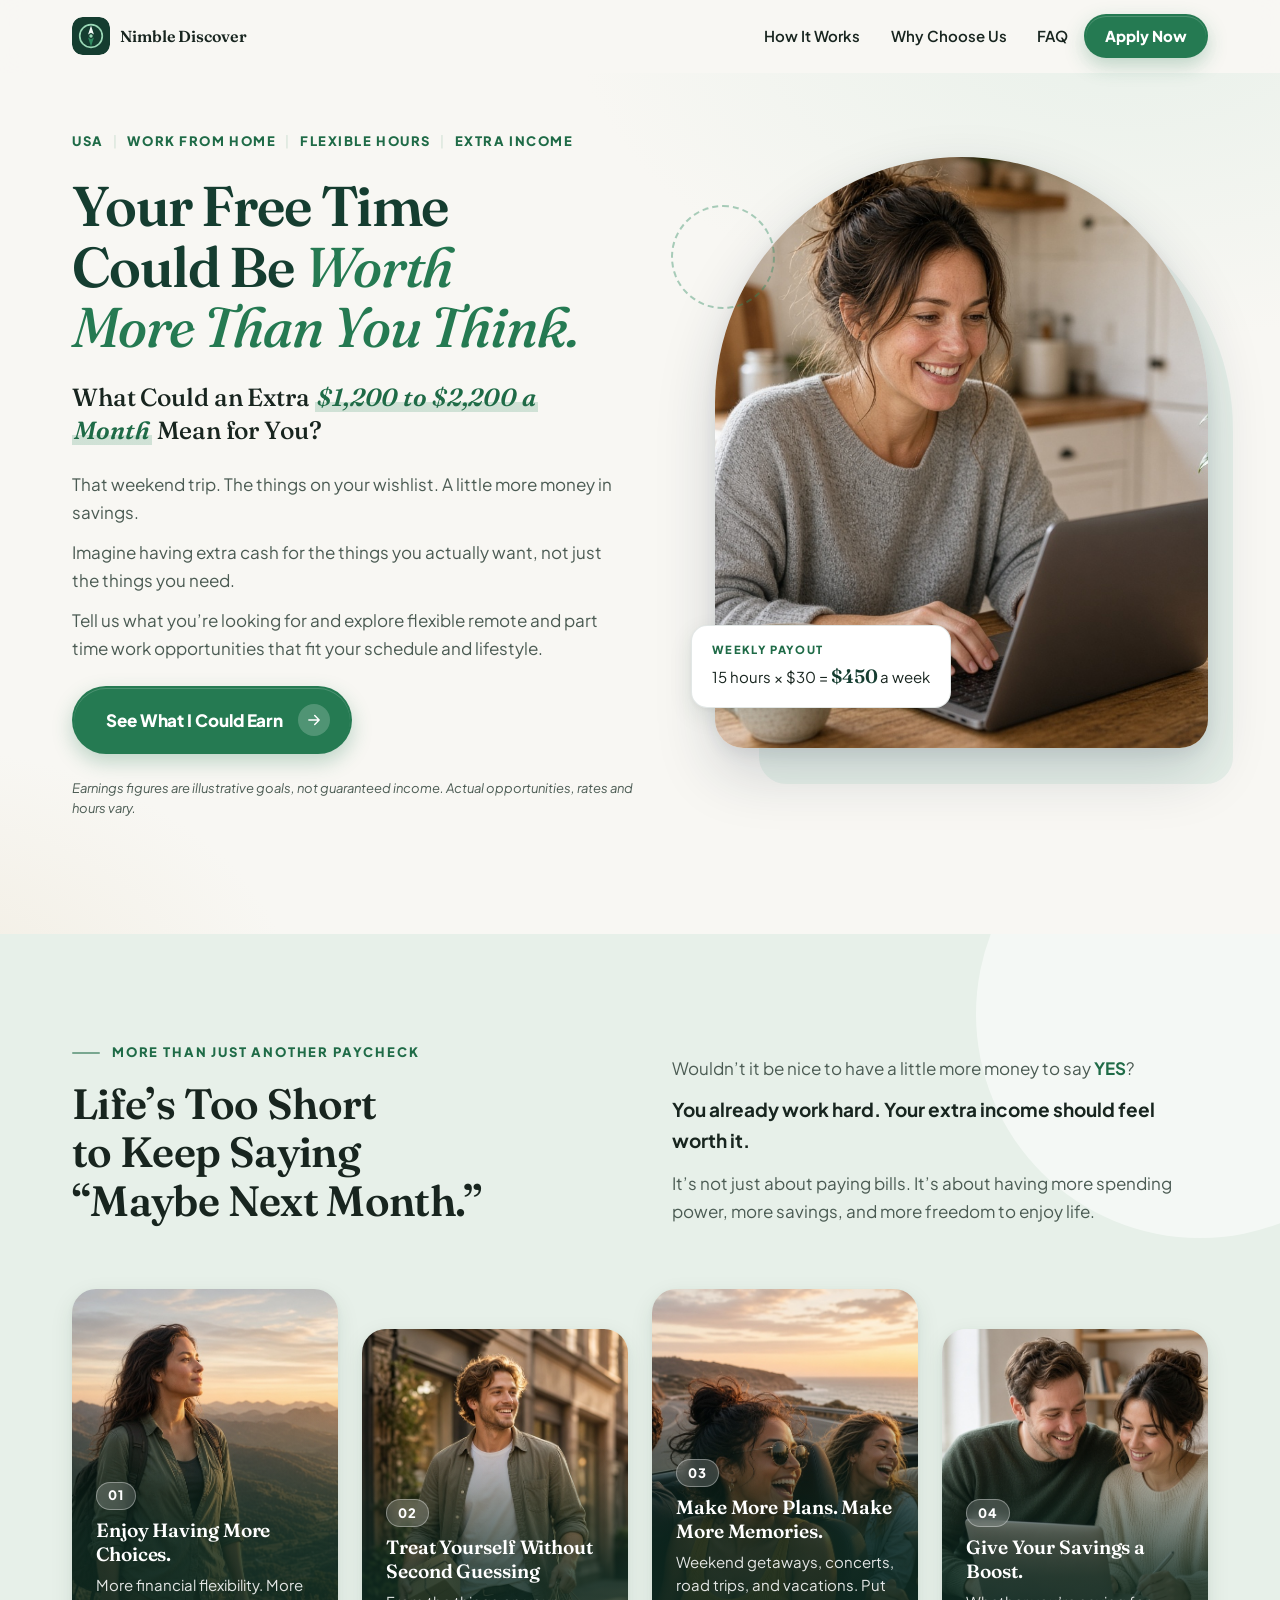
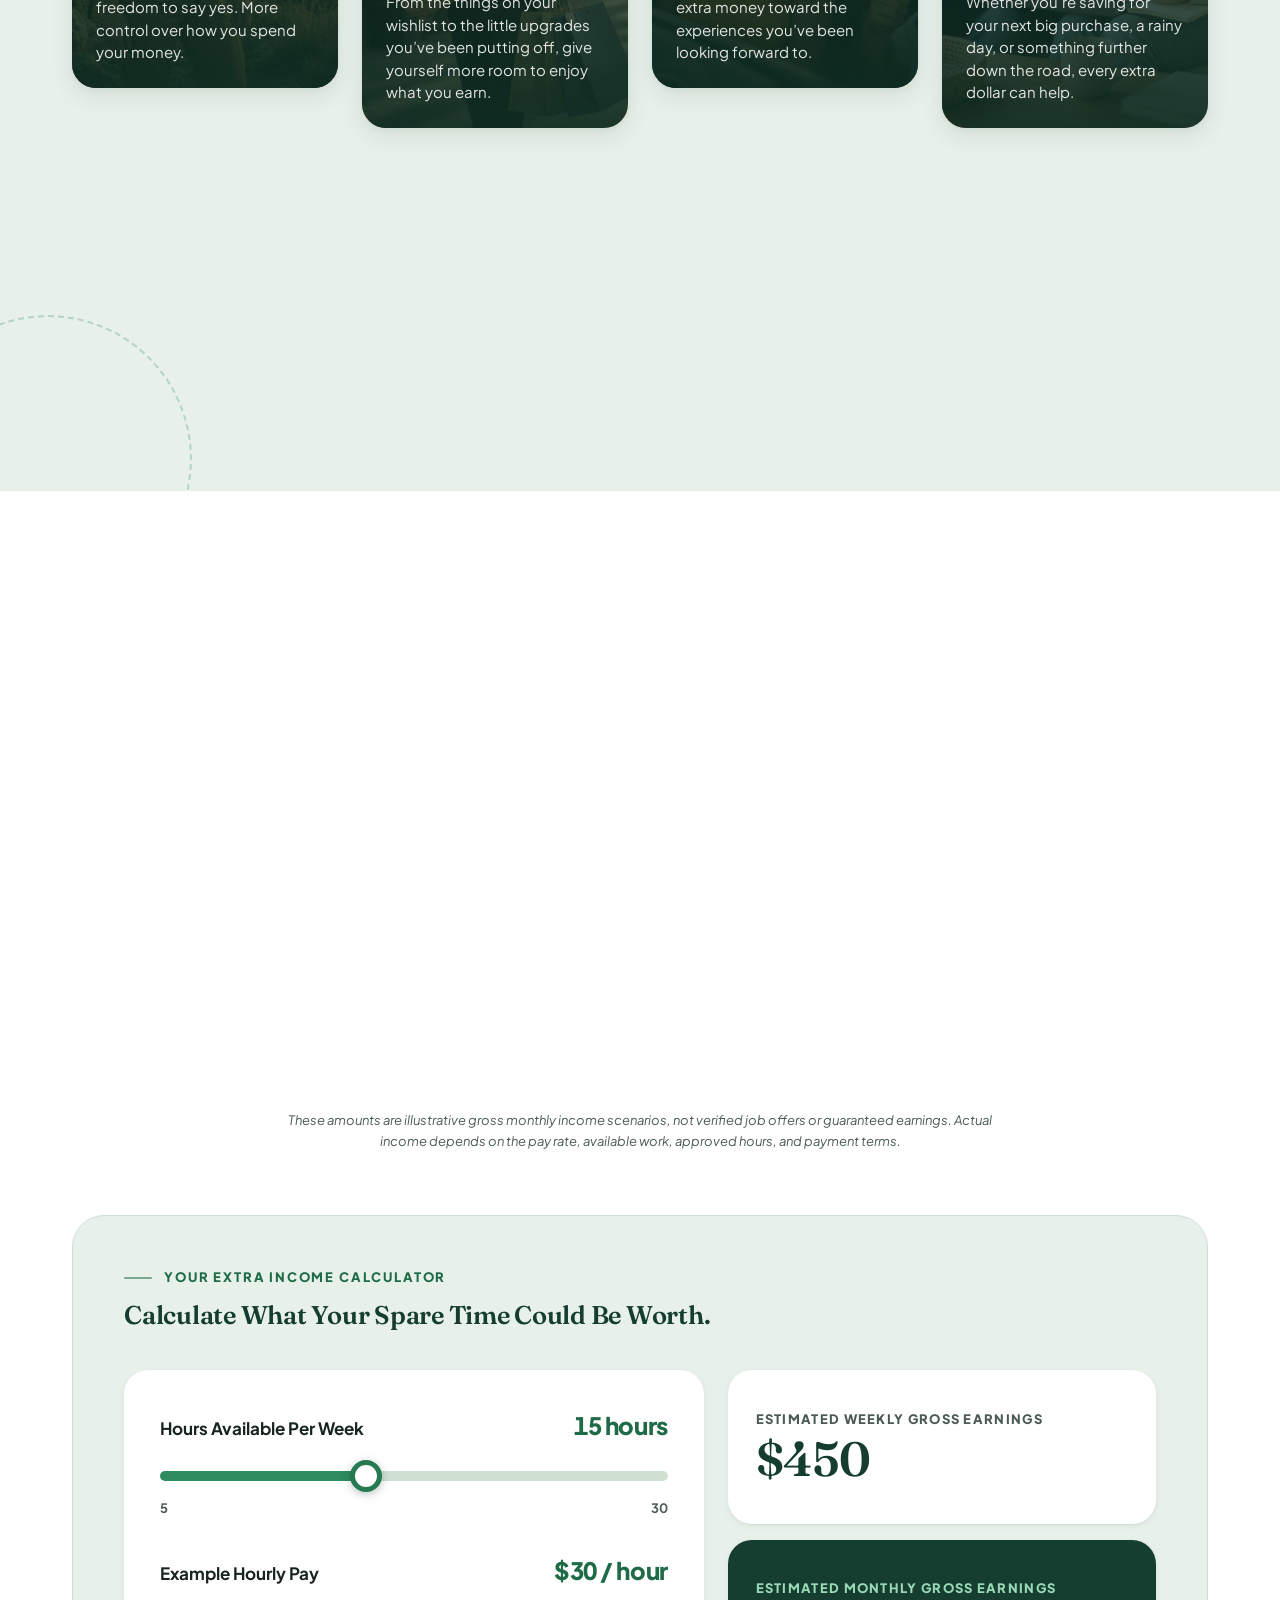
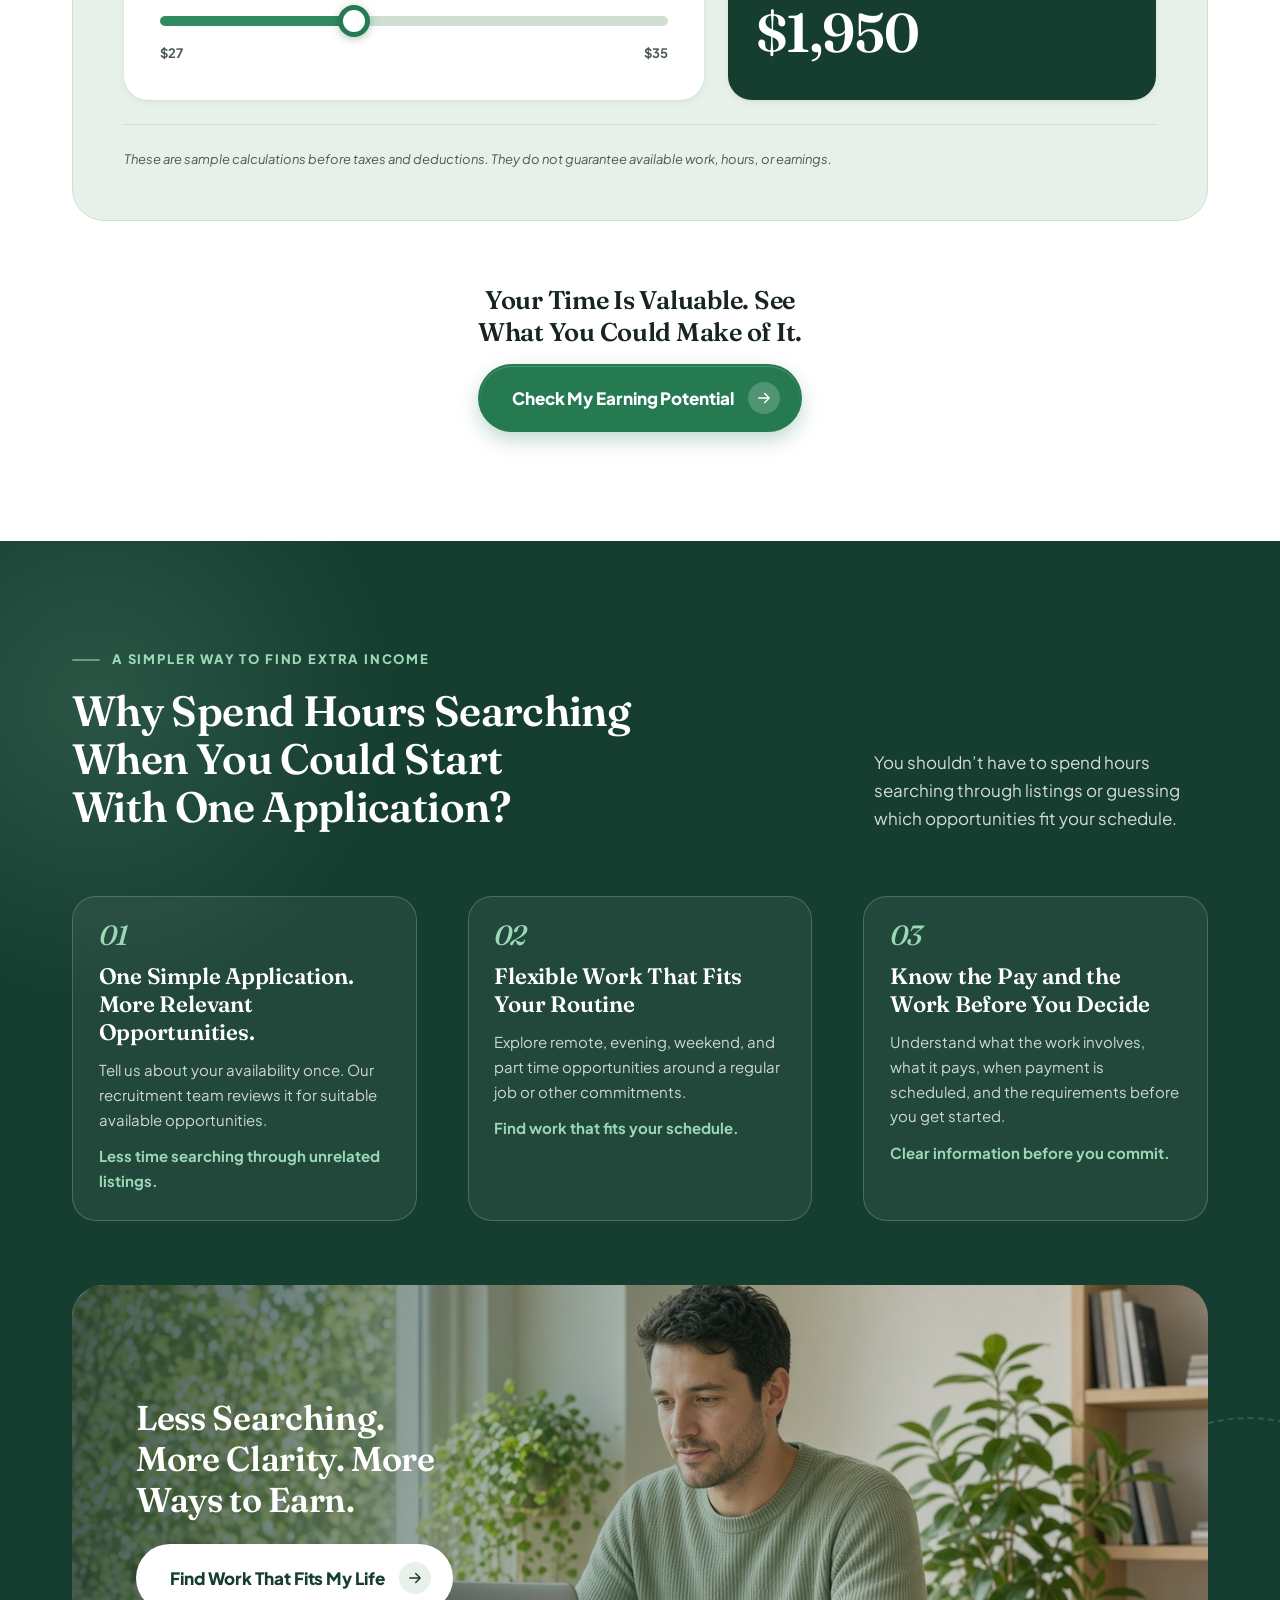
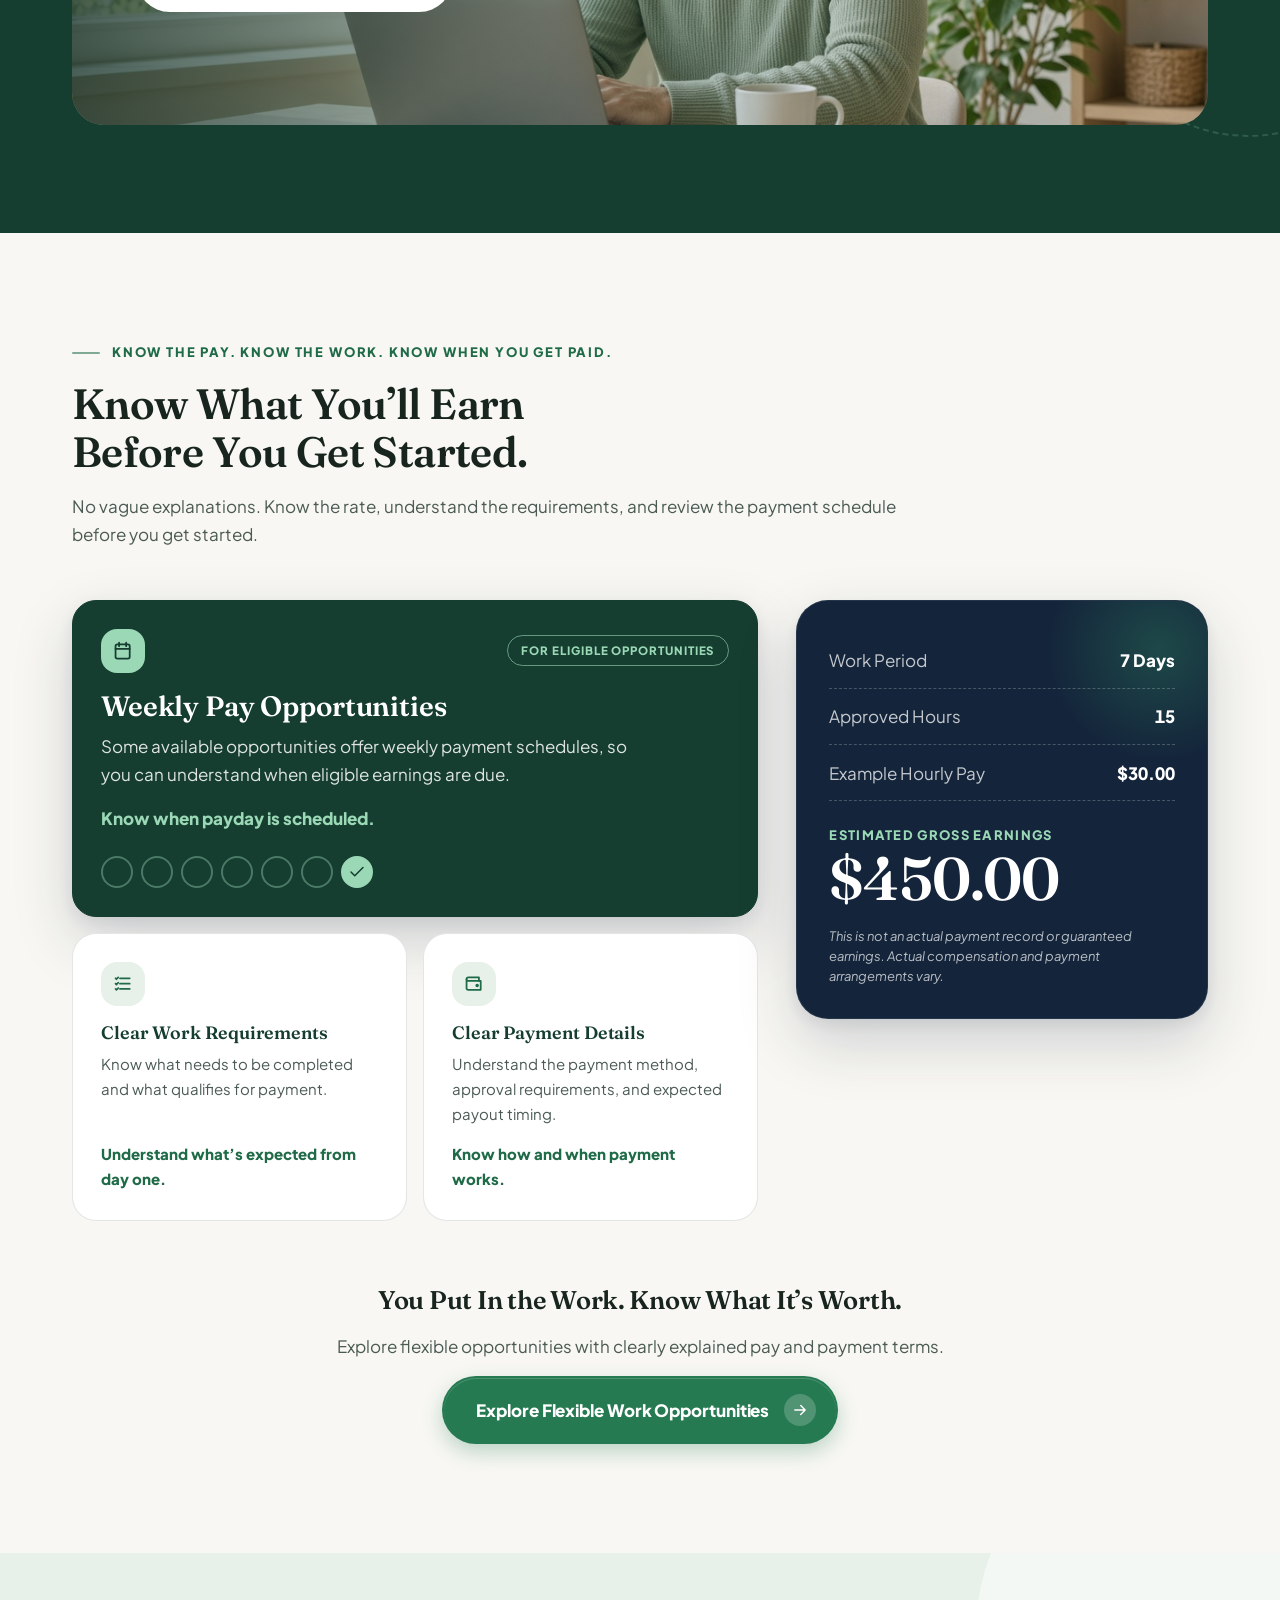
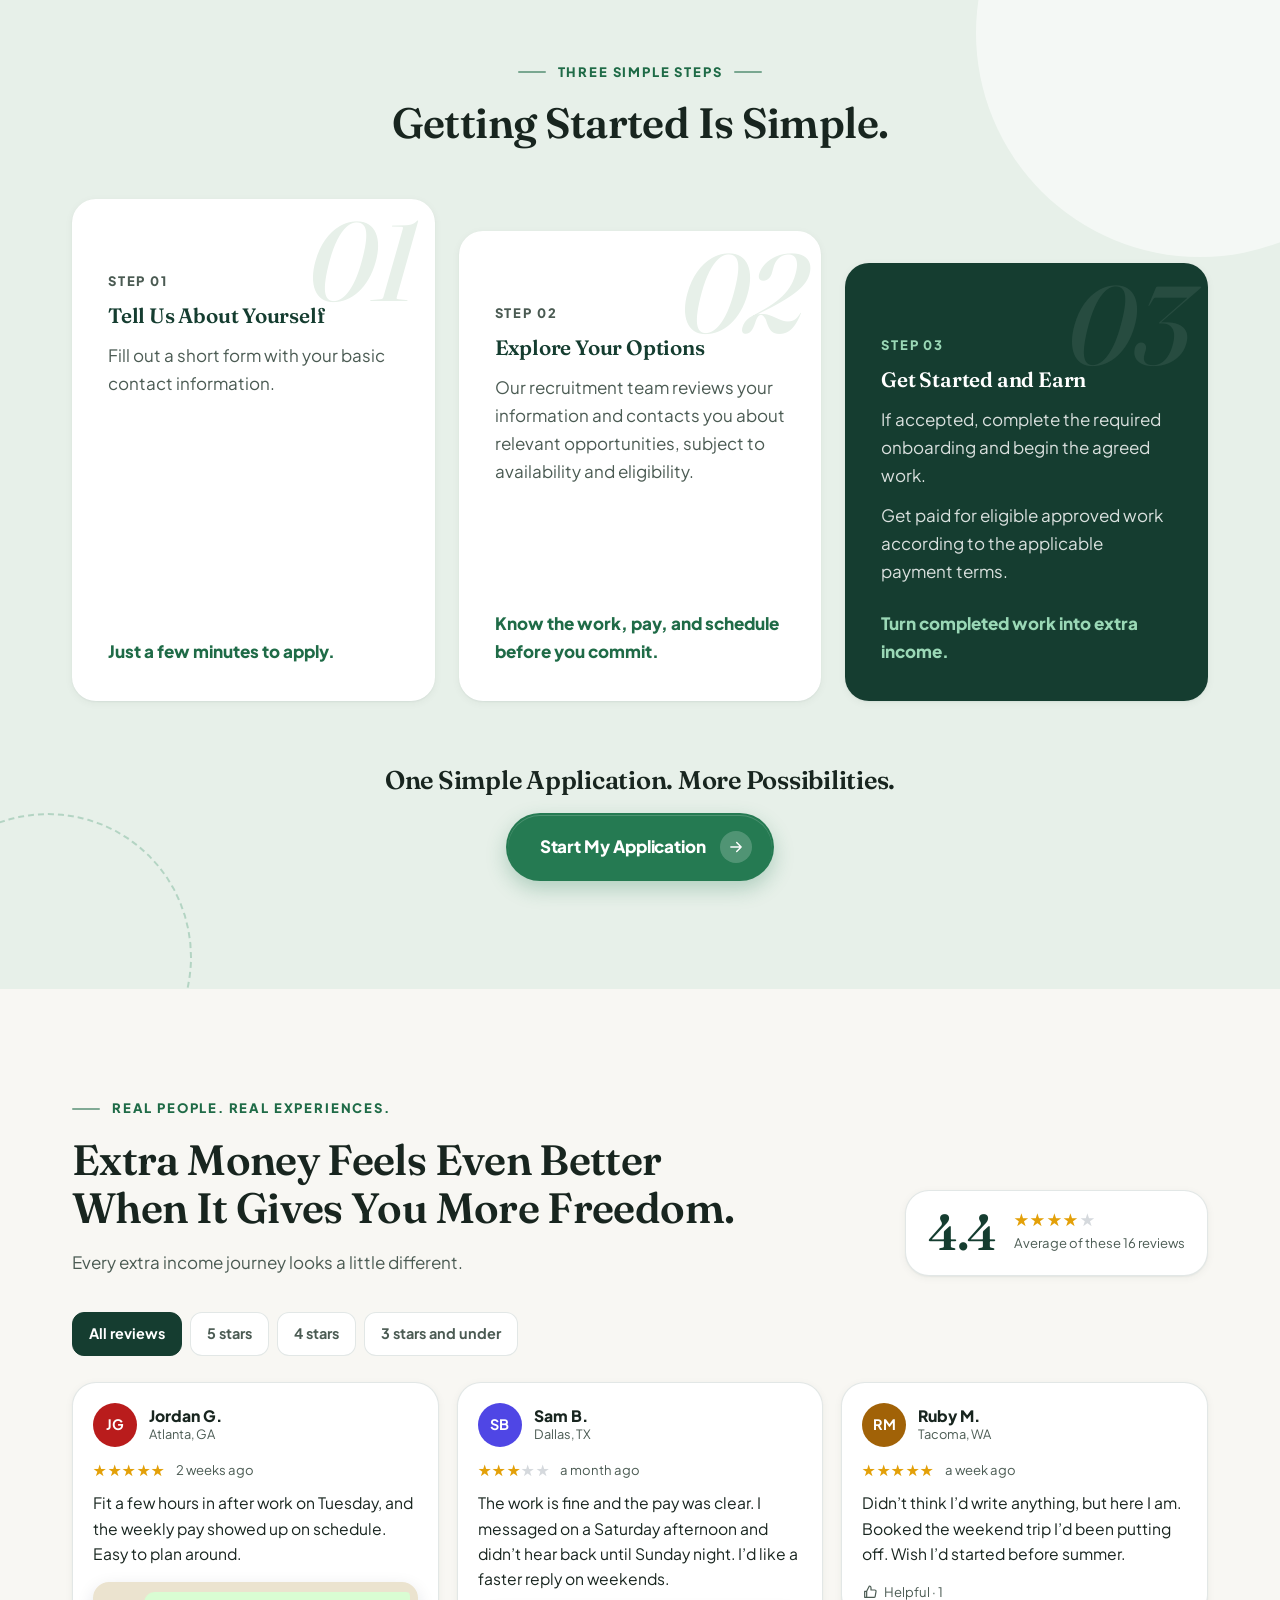
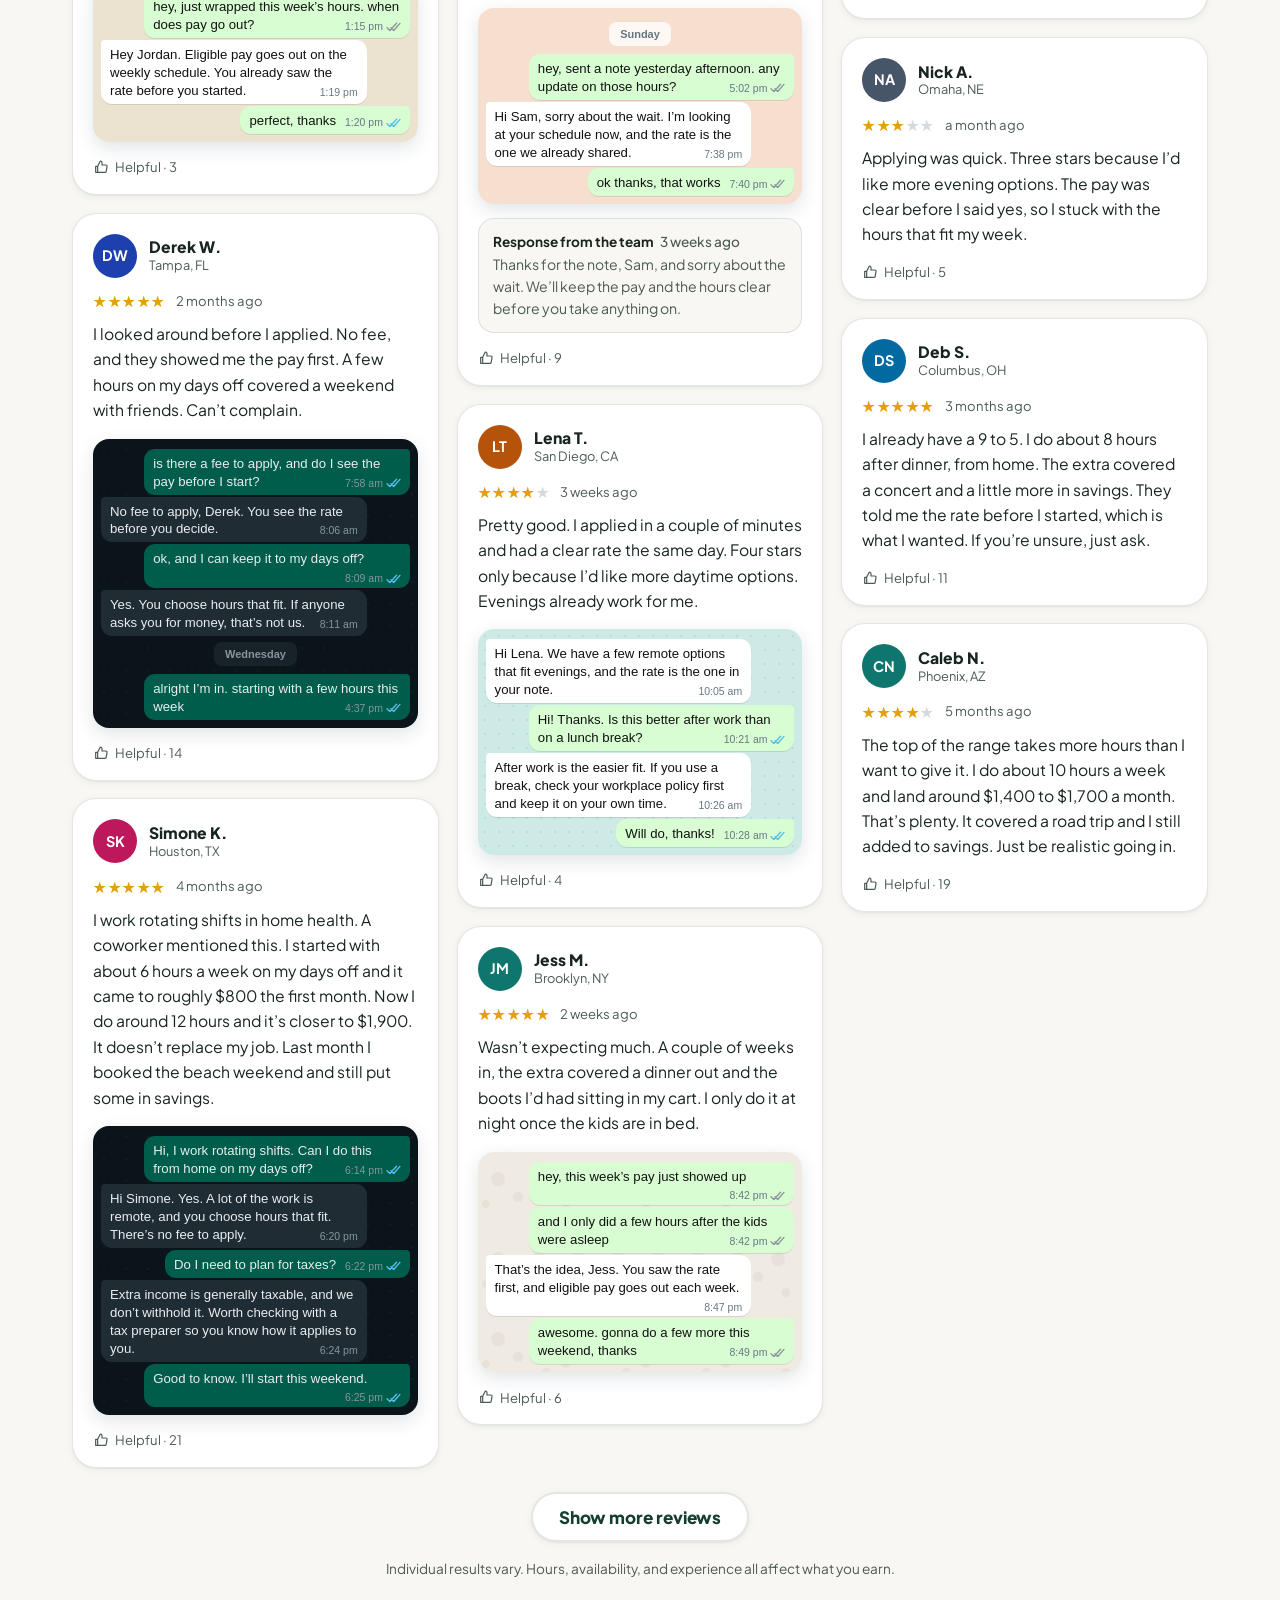
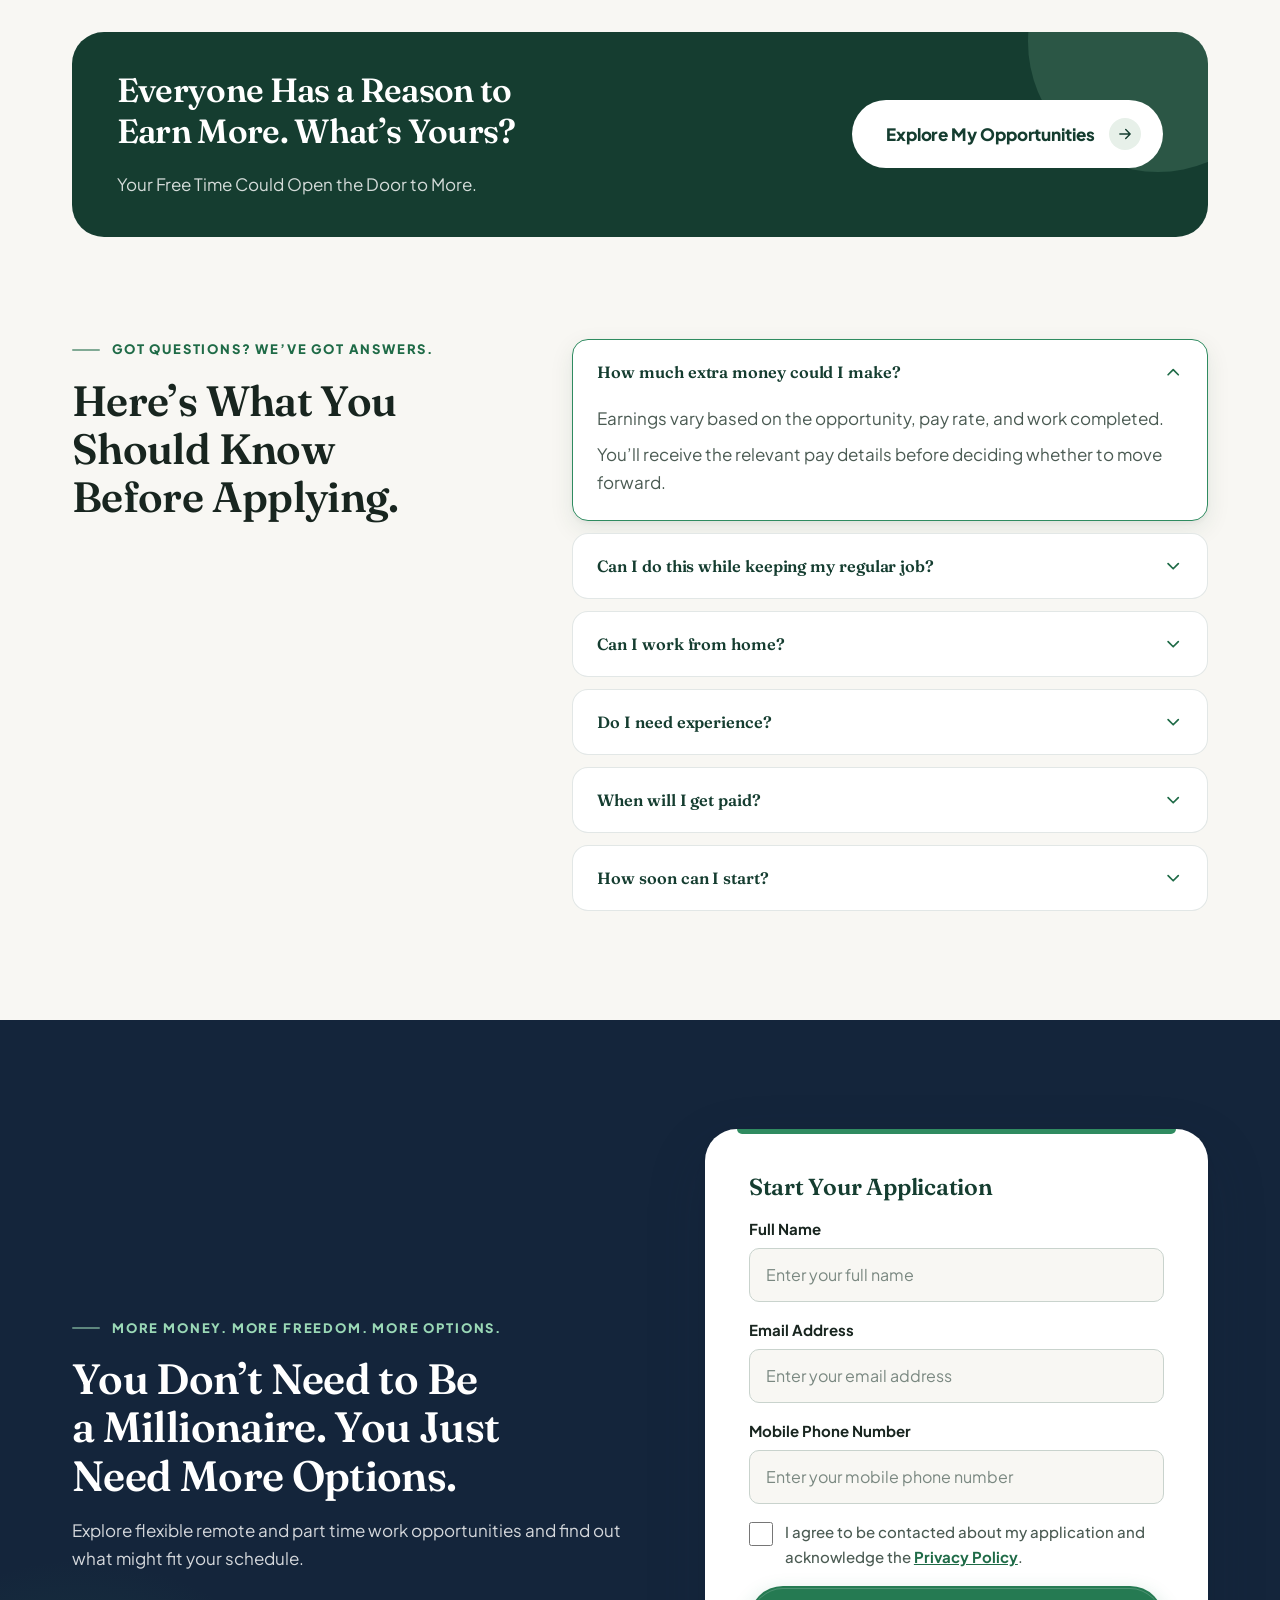
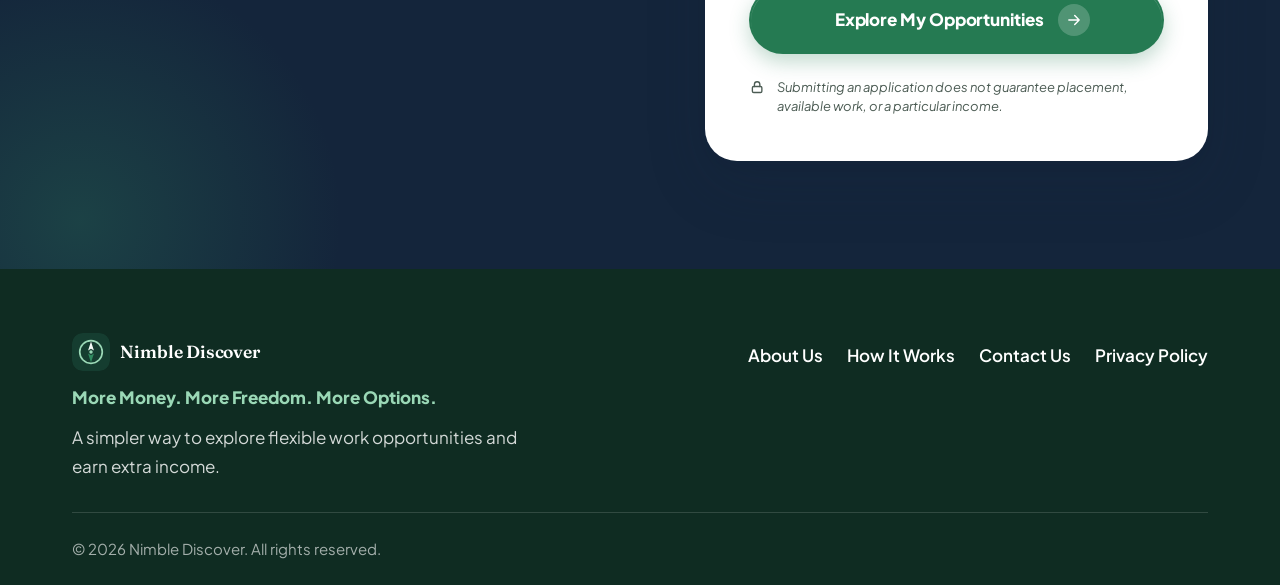
==== commit ac4df185: "Replace ScoutMerge with Nimble Discover so the offer site matches the live brand. Co-authored-by: Cu" ====
--- a/index.html
+++ b/index.html
@@ -5,18 +5,18 @@
   <meta name="viewport" content="width=device-width, initial-scale=1">
 
   <!-- SEO -->
-  <title>Flexible Remote Work and Extra Income Opportunities in the USA | ScoutMerge</title>
+  <title>Flexible Remote Work and Extra Income Opportunities in the USA | Nimble Discover</title>
   <meta name="description" content="Explore flexible remote and part time work opportunities in the U.S. Find options that fit your schedule and understand the pay before applying.">
   <meta name="theme-color" content="#153D30">
-  <!-- TODO before launch: add <link rel="canonical" href="https://YOUR-DOMAIN/"> -->
+  <link rel="canonical" href="https://nimblediscover.com/">
 
   <!-- Open Graph / social sharing -->
   <meta property="og:type" content="website">
   <meta property="og:locale" content="en_US">
-  <meta property="og:title" content="Flexible Remote Work and Extra Income Opportunities in the USA | ScoutMerge">
+  <meta property="og:url" content="https://nimblediscover.com/">
+  <meta property="og:title" content="Flexible Remote Work and Extra Income Opportunities in the USA | Nimble Discover">
   <meta property="og:description" content="Explore flexible remote and part time work opportunities in the U.S. Find options that fit your schedule and understand the pay before applying.">
-  <!-- TODO before launch: replace with the full live URL of the image, for example https://YOUR-DOMAIN/assets/images/hero-home-work.jpg -->
-  <meta property="og:image" content="assets/images/hero-home-work.jpg">
+  <meta property="og:image" content="https://nimblediscover.com/assets/images/hero-home-work.jpg">
   <meta property="og:image:alt" content="Woman smiling as she works on a laptop at a sunlit kitchen table at home">
   <meta name="twitter:card" content="summary_large_image">
 
@@ -68,9 +68,9 @@
   <!-- ============================== HEADER ============================== -->
   <header class="site-header" id="top">
     <div class="container header__inner">
-      <a class="brand" href="#top" aria-label="ScoutMerge, back to top">
+      <a class="brand" href="#top" aria-label="Nimble Discover, back to top">
         <img class="brand__mark" src="assets/images/logo-mark.svg" width="38" height="38" alt="">
-        <span class="brand__name">ScoutMerge</span>
+        <span class="brand__name">Nimble Discover</span>
       </a>
 
       <nav class="nav" id="site-nav" aria-label="Primary">
@@ -817,9 +817,9 @@
     <div class="container">
       <div class="footer__top">
         <div class="footer__brand">
-          <a class="brand brand--footer" href="#top" aria-label="ScoutMerge, back to top">
+          <a class="brand brand--footer" href="#top" aria-label="Nimble Discover, back to top">
             <img class="brand__mark" src="assets/images/logo-mark.svg" width="38" height="38" alt="">
-            <span class="brand__name">ScoutMerge</span>
+            <span class="brand__name">Nimble Discover</span>
           </a>
           <p class="footer__tagline">More Money. More Freedom. More Options.</p>
           <p class="footer__desc">A simpler way to explore flexible work opportunities and earn extra income.</p>
@@ -836,7 +836,7 @@
         </nav>
       </div>
 
-      <p class="footer__copy">&copy; 2026 ScoutMerge. All rights reserved.</p>
+      <p class="footer__copy">&copy; 2026 Nimble Discover. All rights reserved.</p>
     </div>
   </footer>
 
--- a/m-style.css
+++ b/m-style.css
@@ -322,7 +322,7 @@
   margin-right: auto;
 }
 .brand__mark { border-radius: 11px; flex: none; }
-.brand__name { font-size: 0.95rem; line-height: 1.15; white-space: nowrap; overflow: hidden; text-overflow: ellipsis; }
+.brand__name { font-size: 0.95rem; line-height: 1.15; white-space: nowrap; }
 
 .nav__list { display: flex; align-items: center; gap: clamp(1rem, 2.4vw, 2rem); }
 .nav__list a {
@@ -1438,7 +1438,7 @@
 @media (max-width: 640px) {
   :root { --fs-base: 1rem; --section-pad: 3.75rem; }
 
-  .brand__name { font-size: 0.82rem; max-width: 8.5rem; white-space: normal; }
+  .brand__name { font-size: 0.82rem; max-width: 9.6rem; white-space: normal; }
   .header__inner { gap: var(--sp-3); }
   .btn--sm { padding-inline: 1rem; }
   .header__apply { white-space: nowrap; }
@@ -1480,7 +1480,7 @@
 
 /* Very small phones */
 @media (max-width: 380px) {
-  .brand__name { max-width: 7.5rem; font-size: 0.78rem; }
+  .brand__name { max-width: 8.4rem; font-size: 0.78rem; }
   .brand__mark { width: 34px; height: 34px; }
   .header__apply { padding-inline: 0.8rem; }
 }
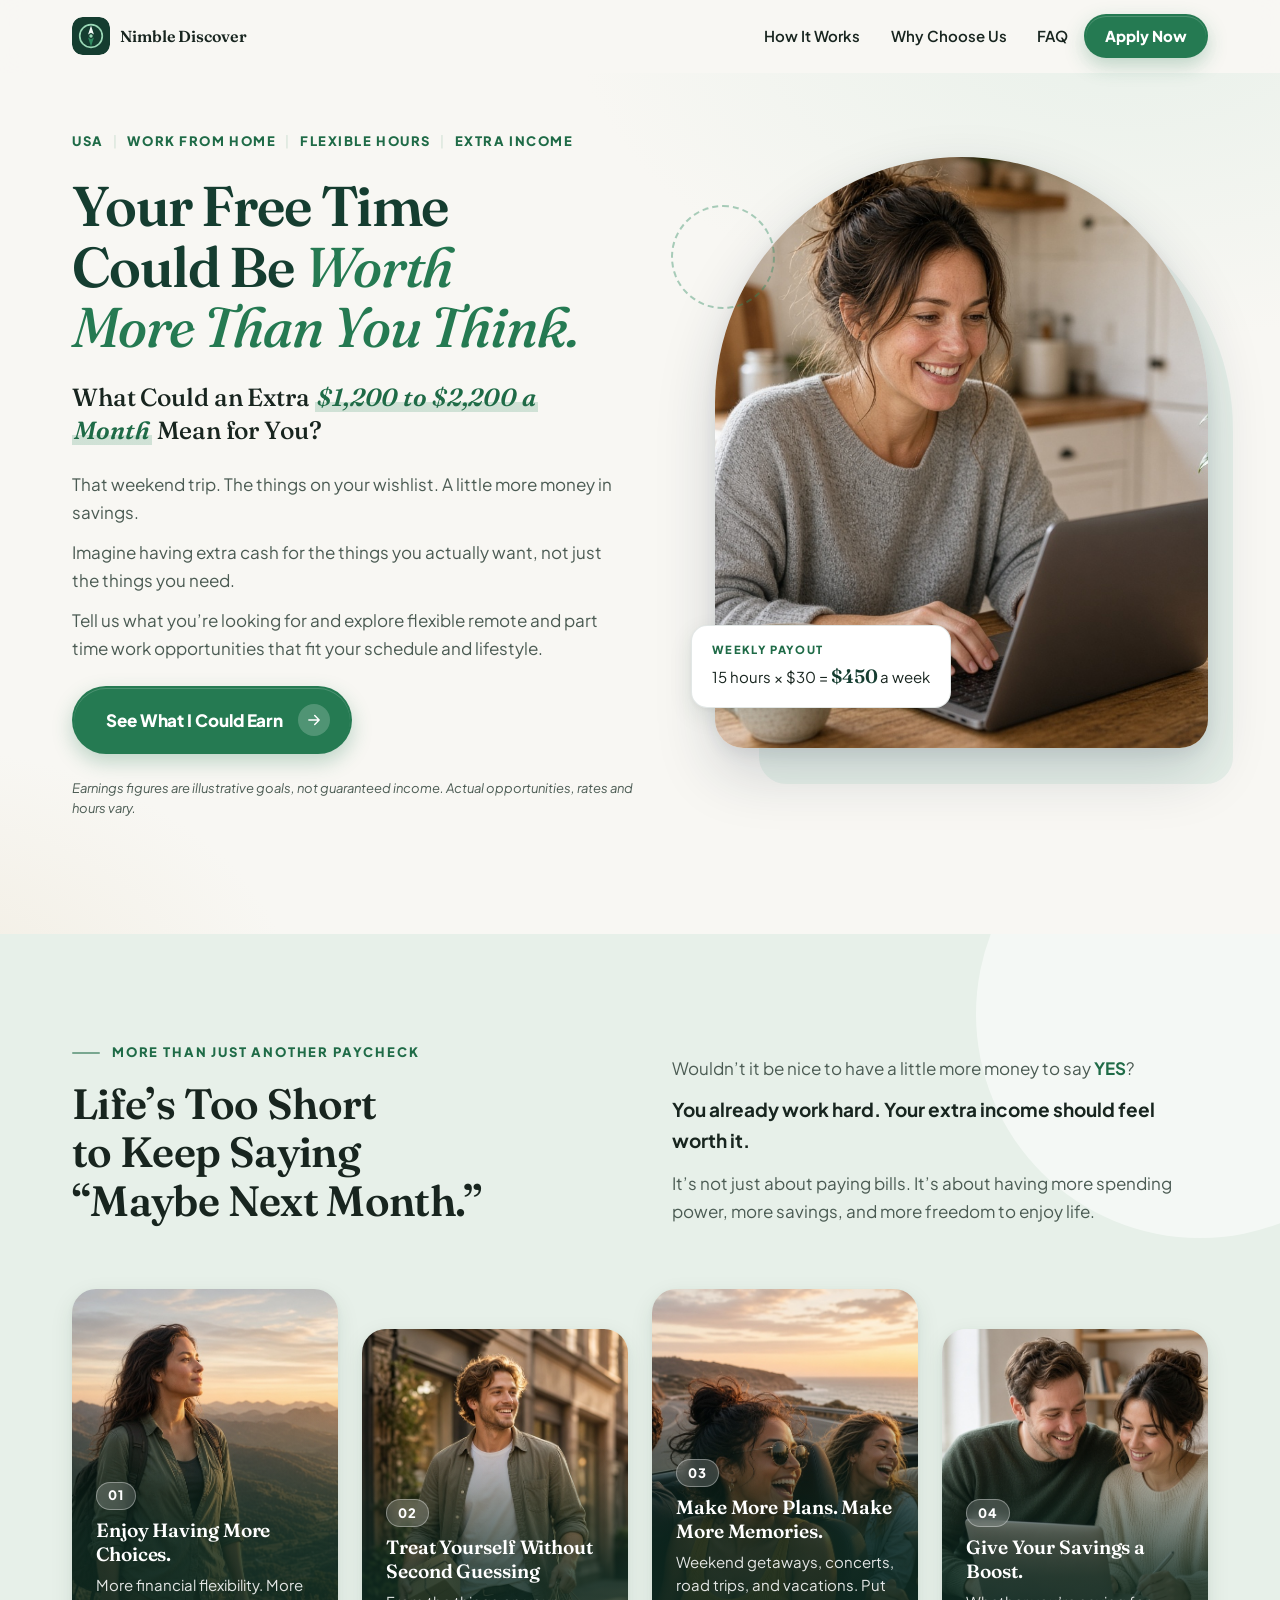
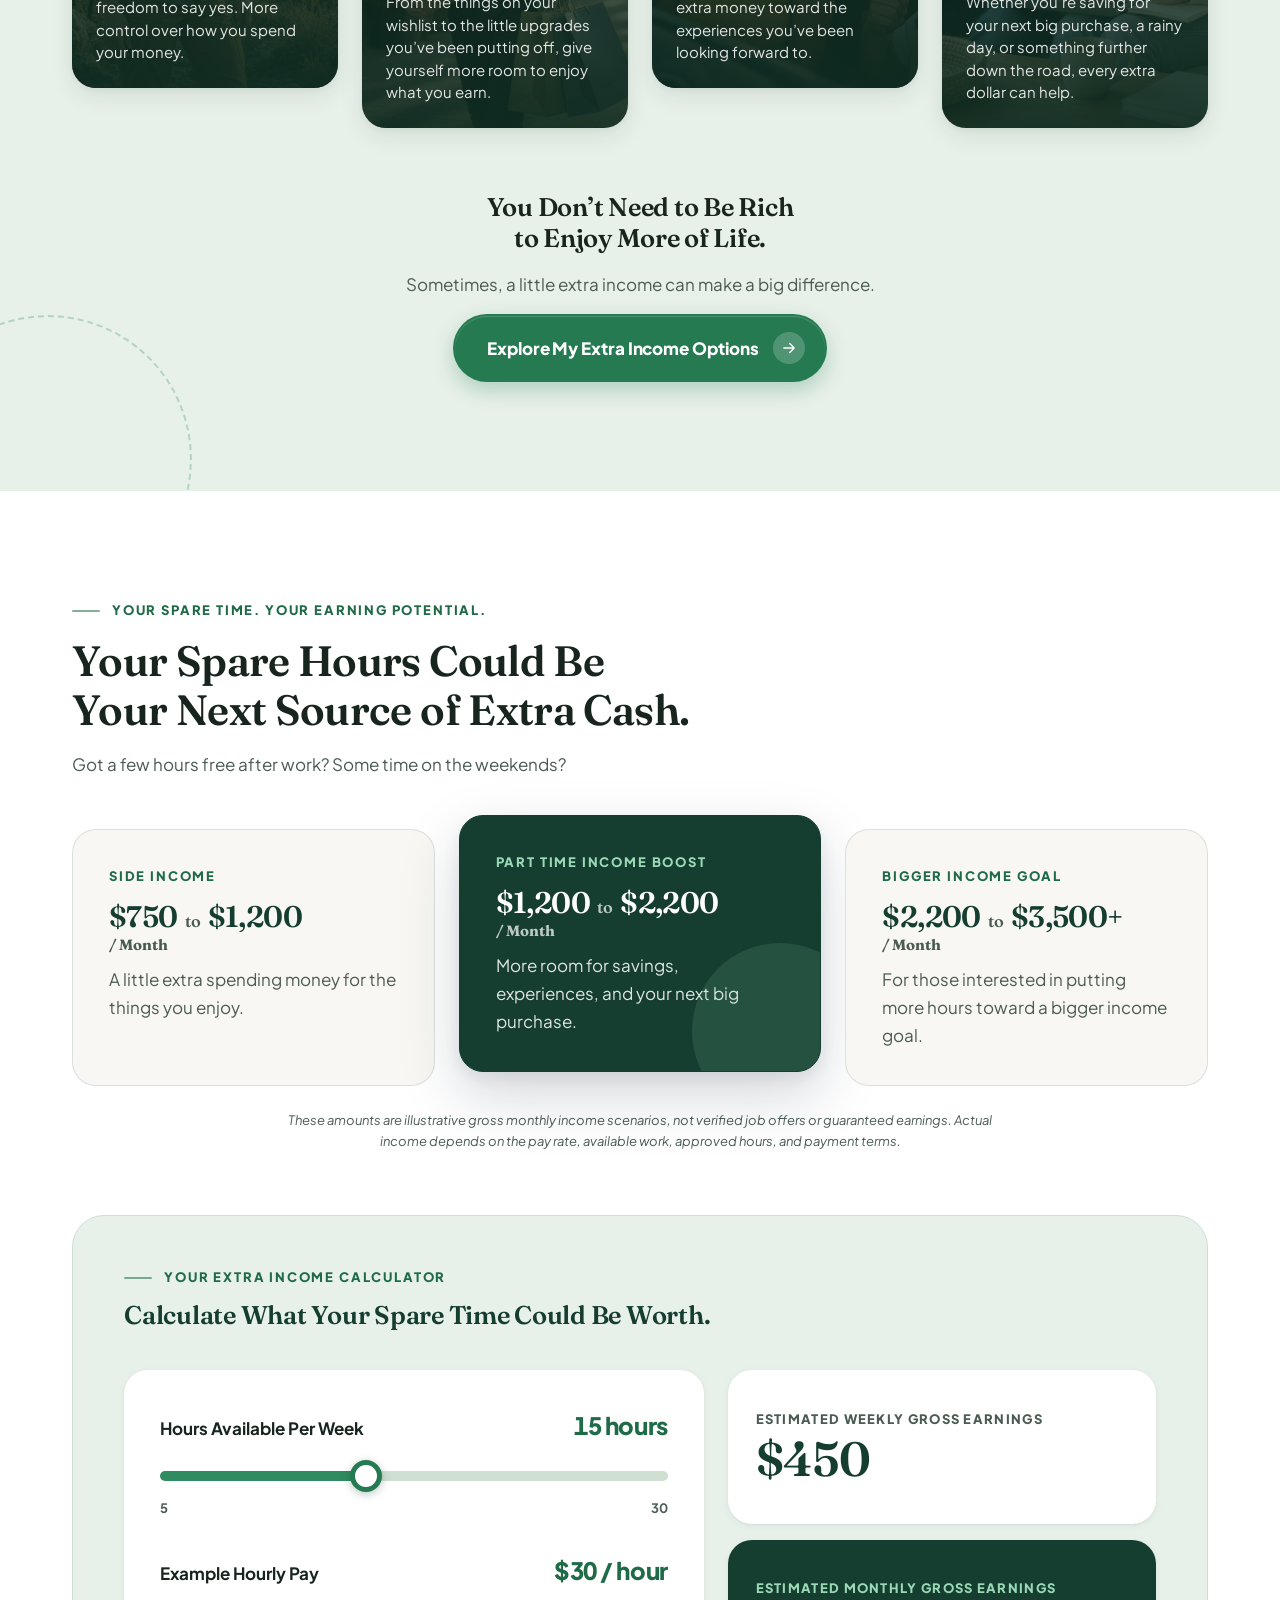
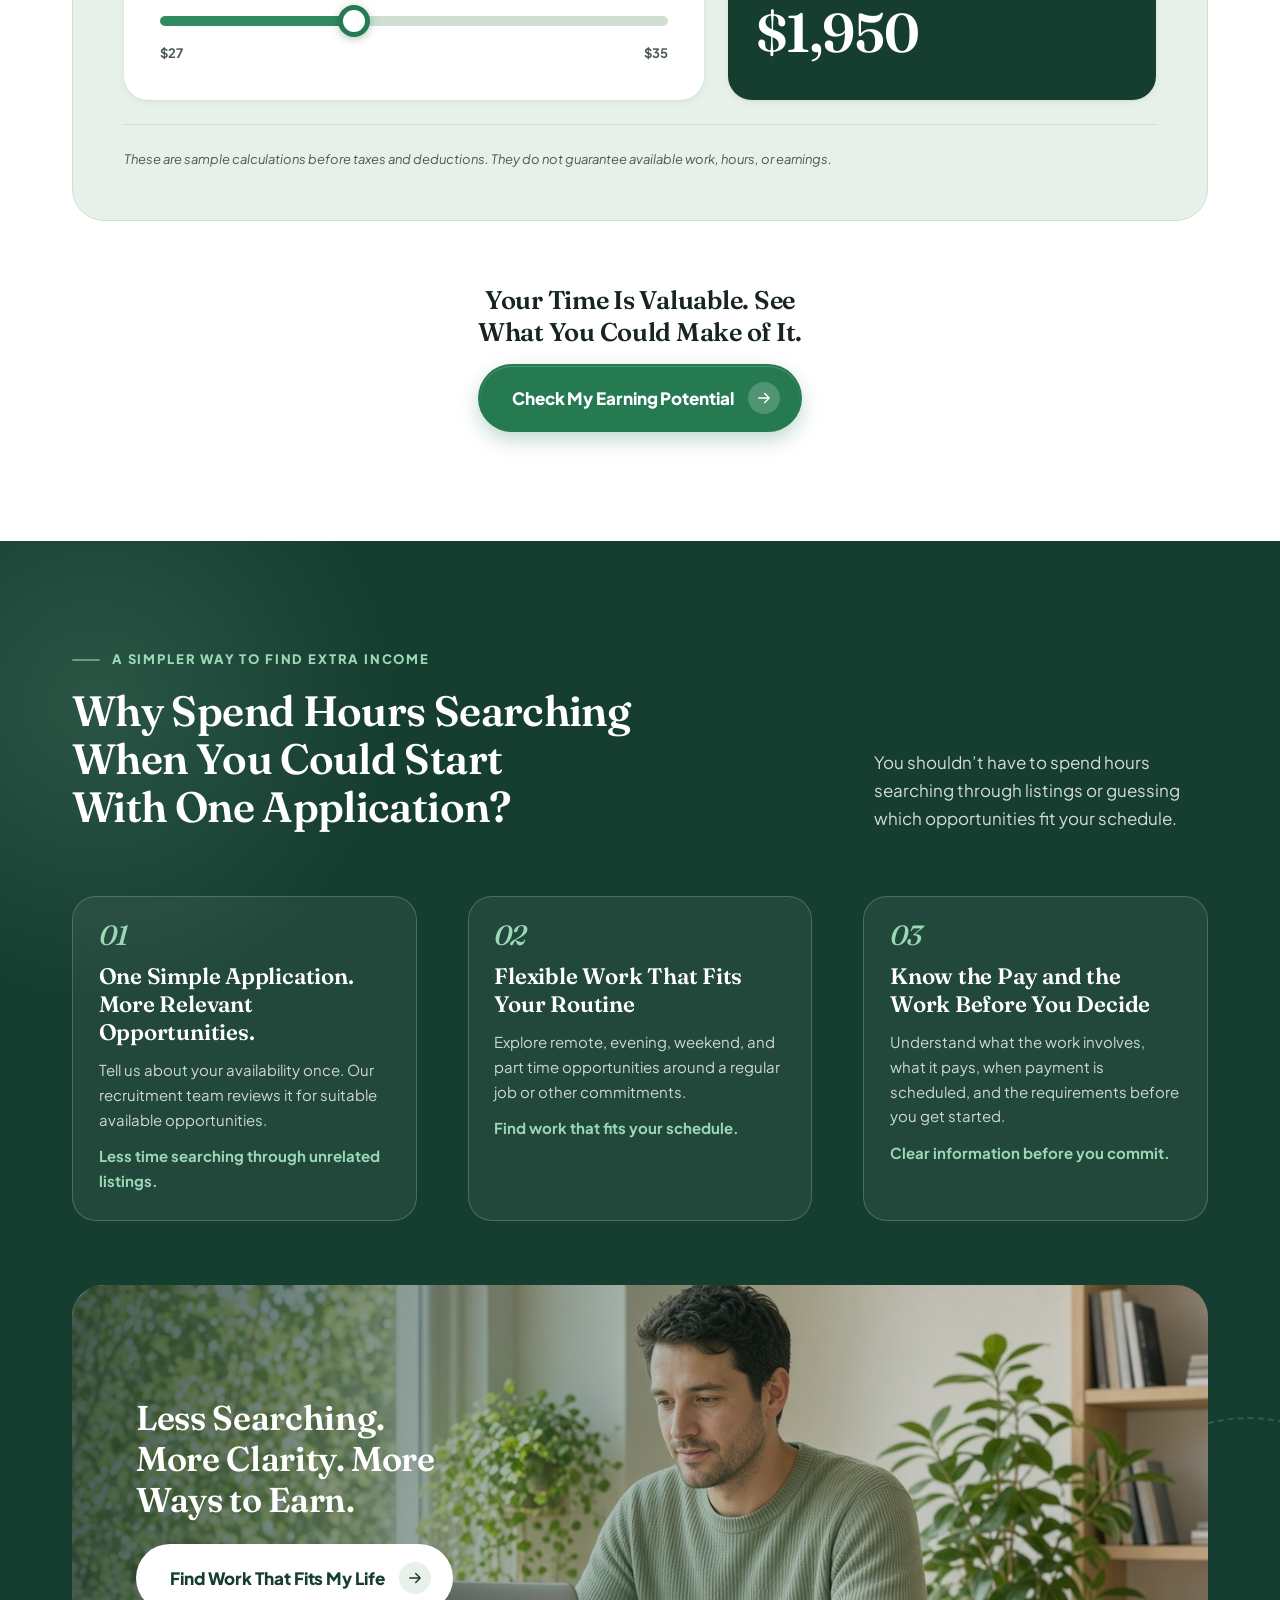
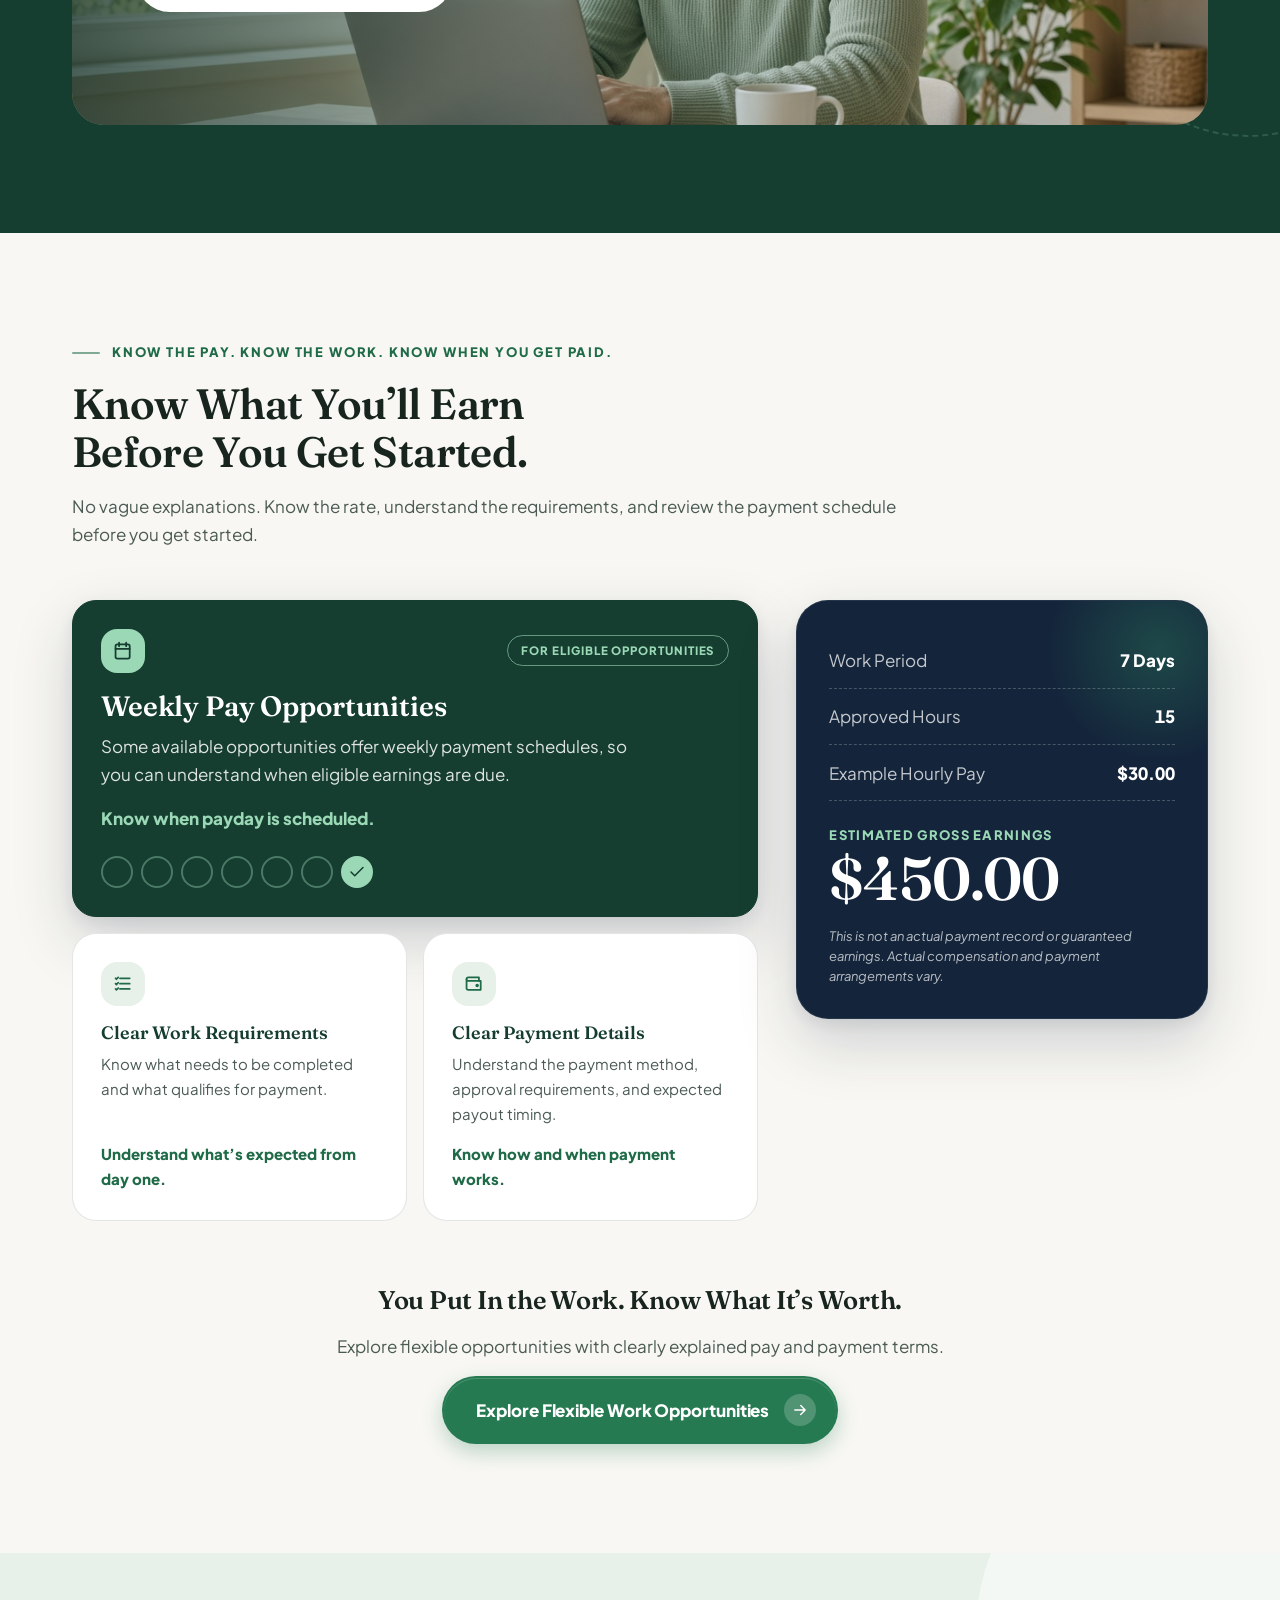
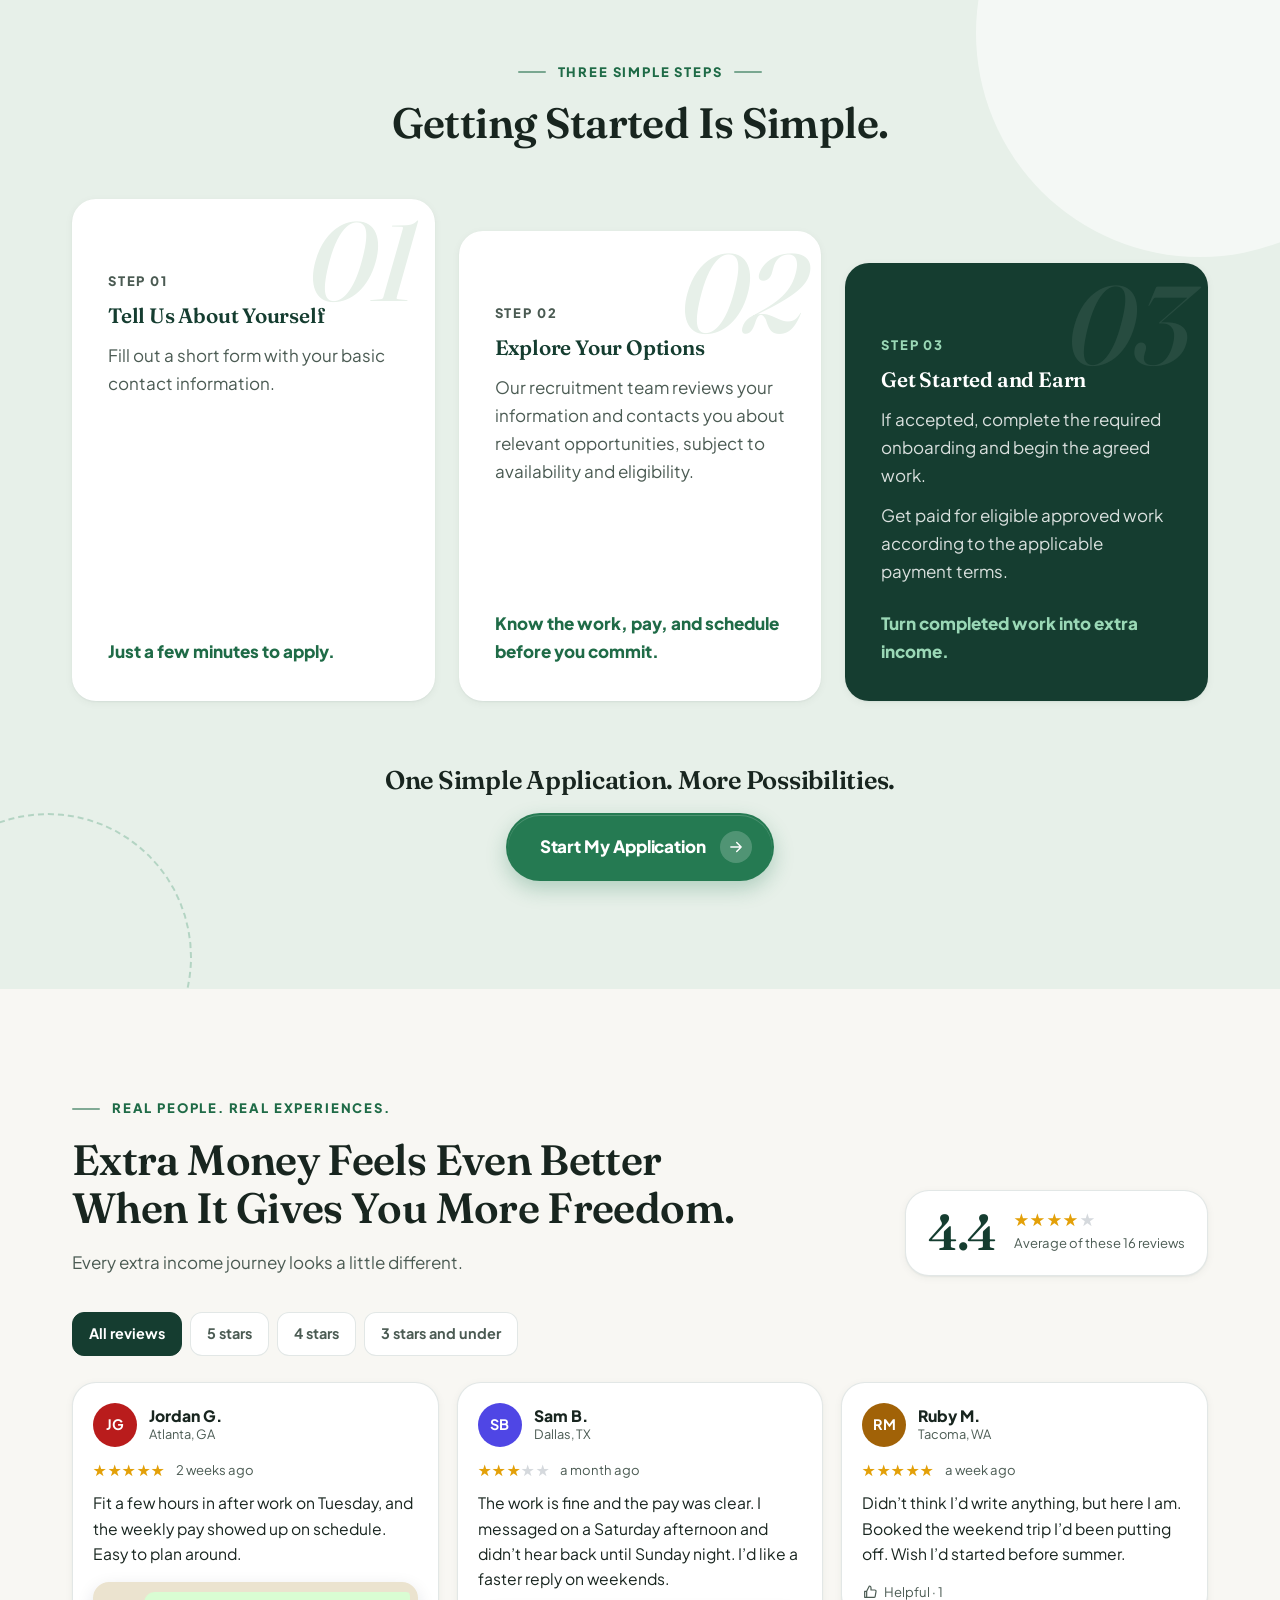
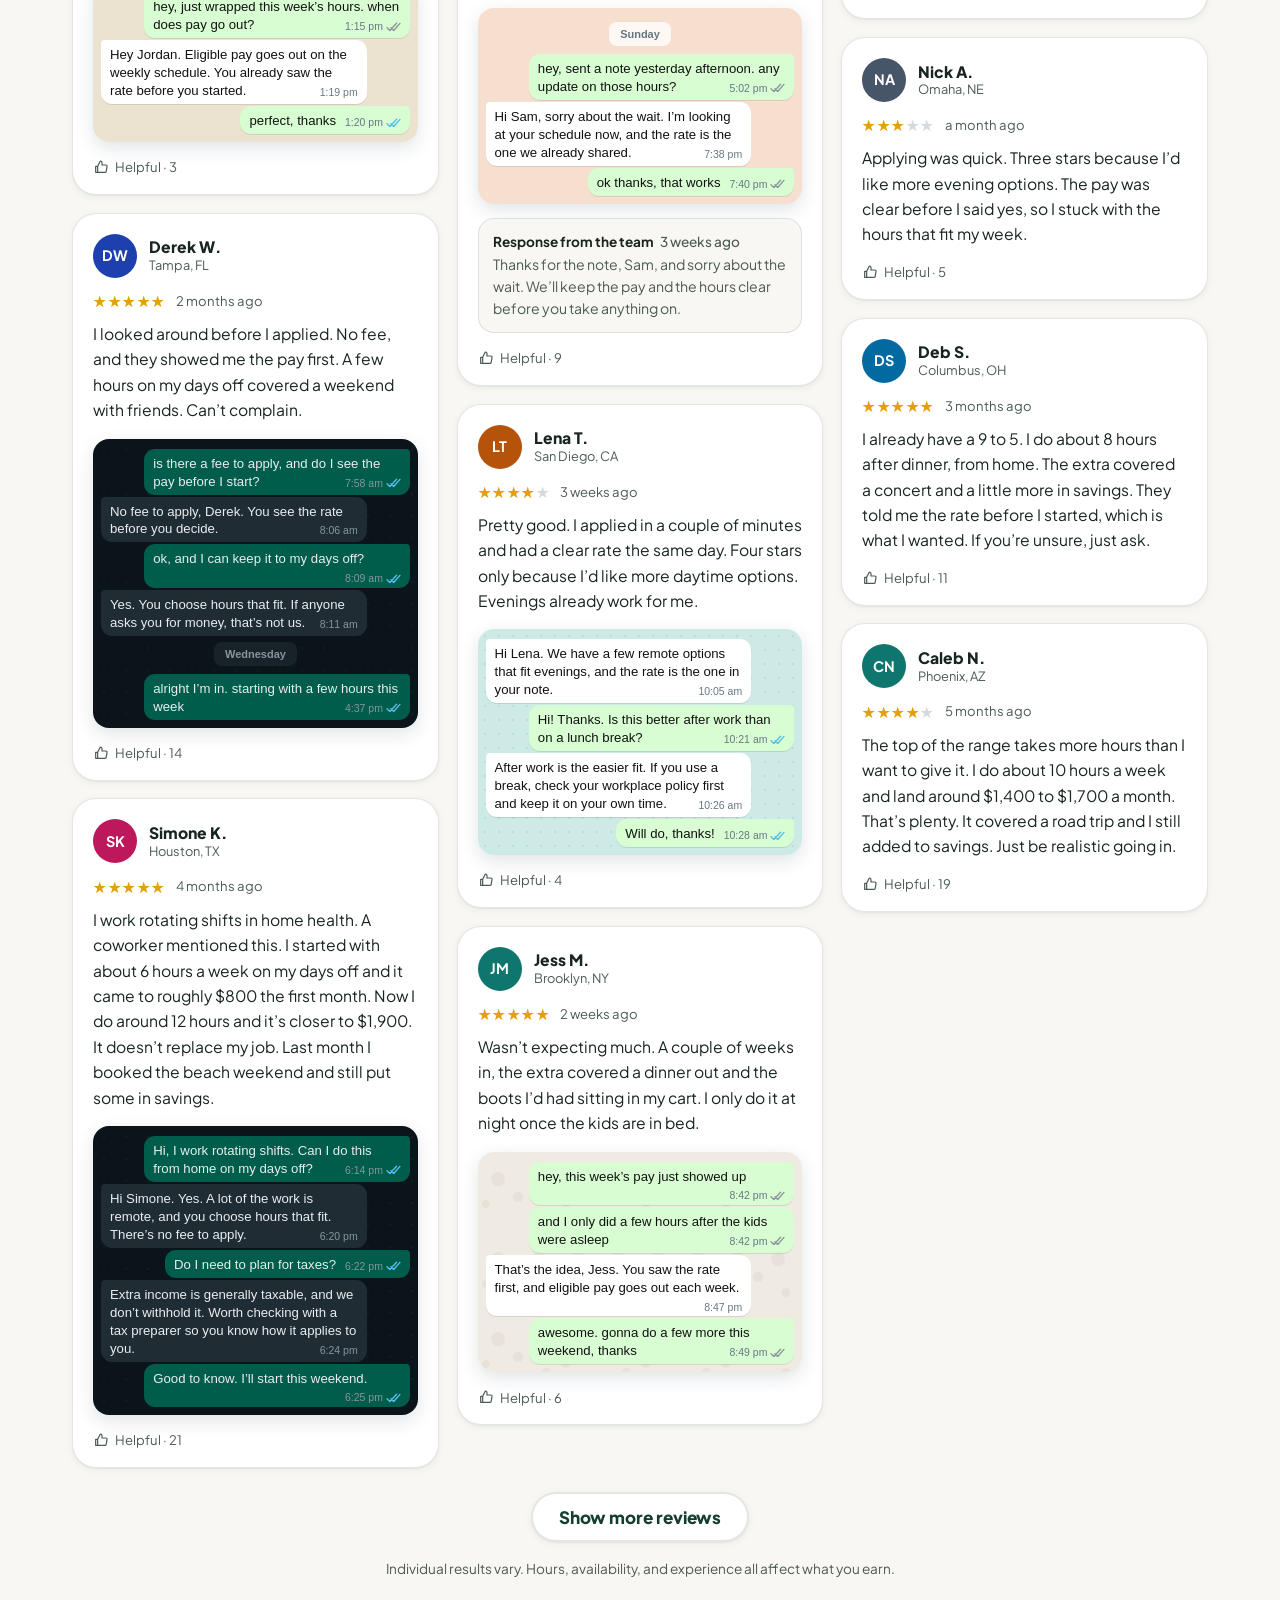
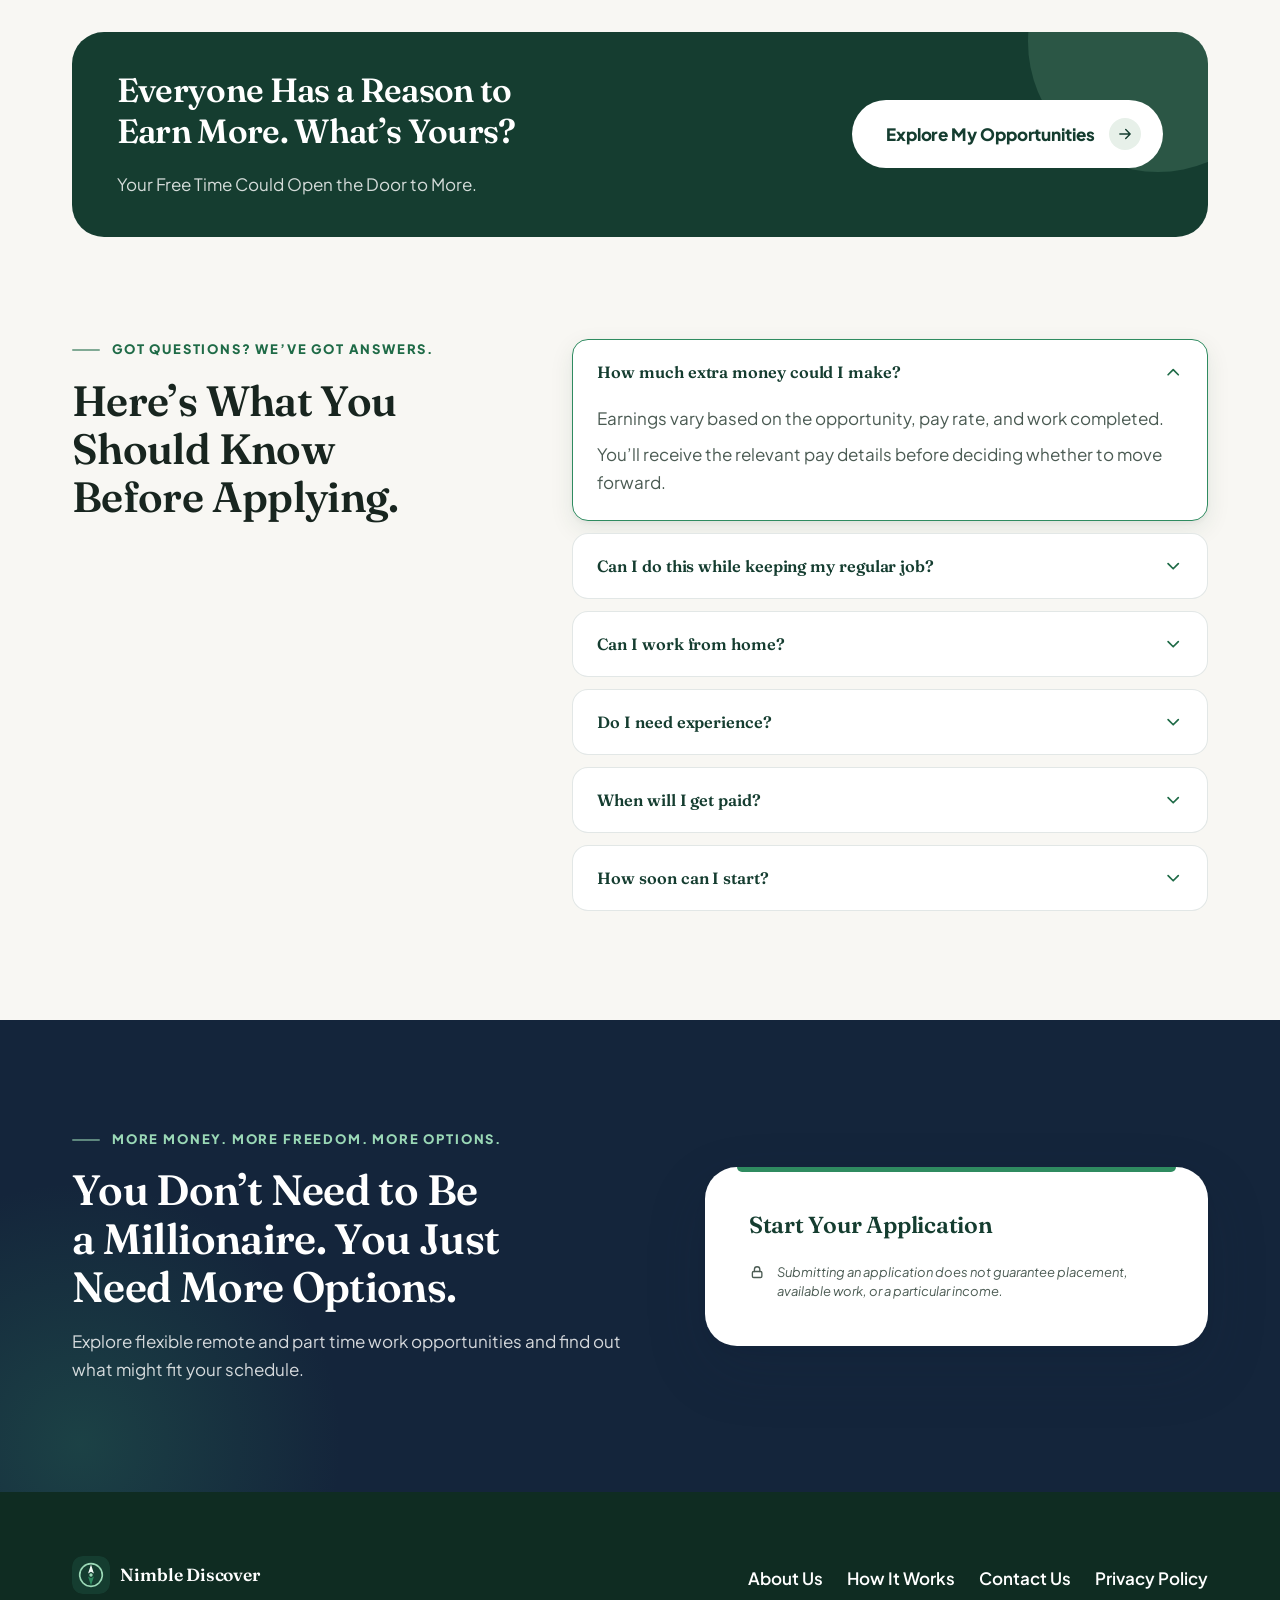
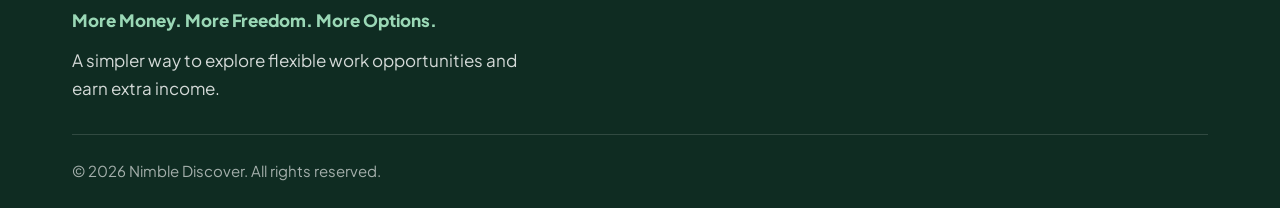
==== commit 15d92d24: "Replace the built-in application form with the hosted Nimble Discover embed. Co-authored-by: Cursor " ====
--- a/index.html
+++ b/index.html
@@ -760,48 +760,8 @@
         <div class="form-card reveal">
           <h3 class="form-card__title">Start Your Application</h3>
 
-          <form class="form" id="application-form" method="post" action="#apply" novalidate>
-            <div class="field">
-              <label for="full-name">Full Name</label>
-              <input type="text" id="full-name" name="fullName" autocomplete="name" placeholder="Enter your full name"
-                     required aria-describedby="full-name-error">
-              <p class="field__error" id="full-name-error" hidden></p>
-            </div>
-
-            <div class="field">
-              <label for="email">Email Address</label>
-              <input type="email" id="email" name="email" autocomplete="email" inputmode="email" placeholder="Enter your email address"
-                     required aria-describedby="email-error">
-              <p class="field__error" id="email-error" hidden></p>
-            </div>
-
-            <div class="field">
-              <label for="phone">Mobile Phone Number</label>
-              <input type="tel" id="phone" name="phone" autocomplete="tel-national" inputmode="tel" placeholder="Enter your mobile phone number"
-                     required aria-describedby="phone-error">
-              <p class="field__error" id="phone-error" hidden></p>
-            </div>
-
-            <!-- Honeypot: real visitors never see or fill this field -->
-            <div class="field field--hp" aria-hidden="true">
-              <label for="website">Leave this field empty</label>
-              <input type="text" id="website" name="website" tabindex="-1" autocomplete="off">
-            </div>
-
-            <div class="field field--check">
-              <input type="checkbox" id="consent" name="consent" required aria-describedby="consent-error">
-              <label for="consent">I agree to be contacted about my application and acknowledge the <a href="privacy-policy/" target="_blank" rel="noopener">Privacy Policy</a>.</label>
-              <p class="field__error" id="consent-error" hidden></p>
-            </div>
-
-            <button class="btn btn--primary btn--lg btn--block" type="submit" id="submit-btn">
-              <span class="btn__label">Explore My Opportunities</span>
-              <span class="btn__spinner" aria-hidden="true"></span>
-              <svg class="icon btn__arrow" aria-hidden="true"><use href="#i-arrow-right"/></svg>
-            </button>
-
-            <div class="form__status" id="form-status" role="status" aria-live="polite" hidden></div>
-          </form>
+          <div data-cddform="fei-us10-united-state10-2" data-origin="www.nimblediscover.com"></div>
+<script src="https://www.chatfromforms.com/form-embed.js?v=0.1" defer></script>
 
           <p class="form-card__note">
             <svg class="icon" aria-hidden="true"><use href="#i-lock"/></svg>
